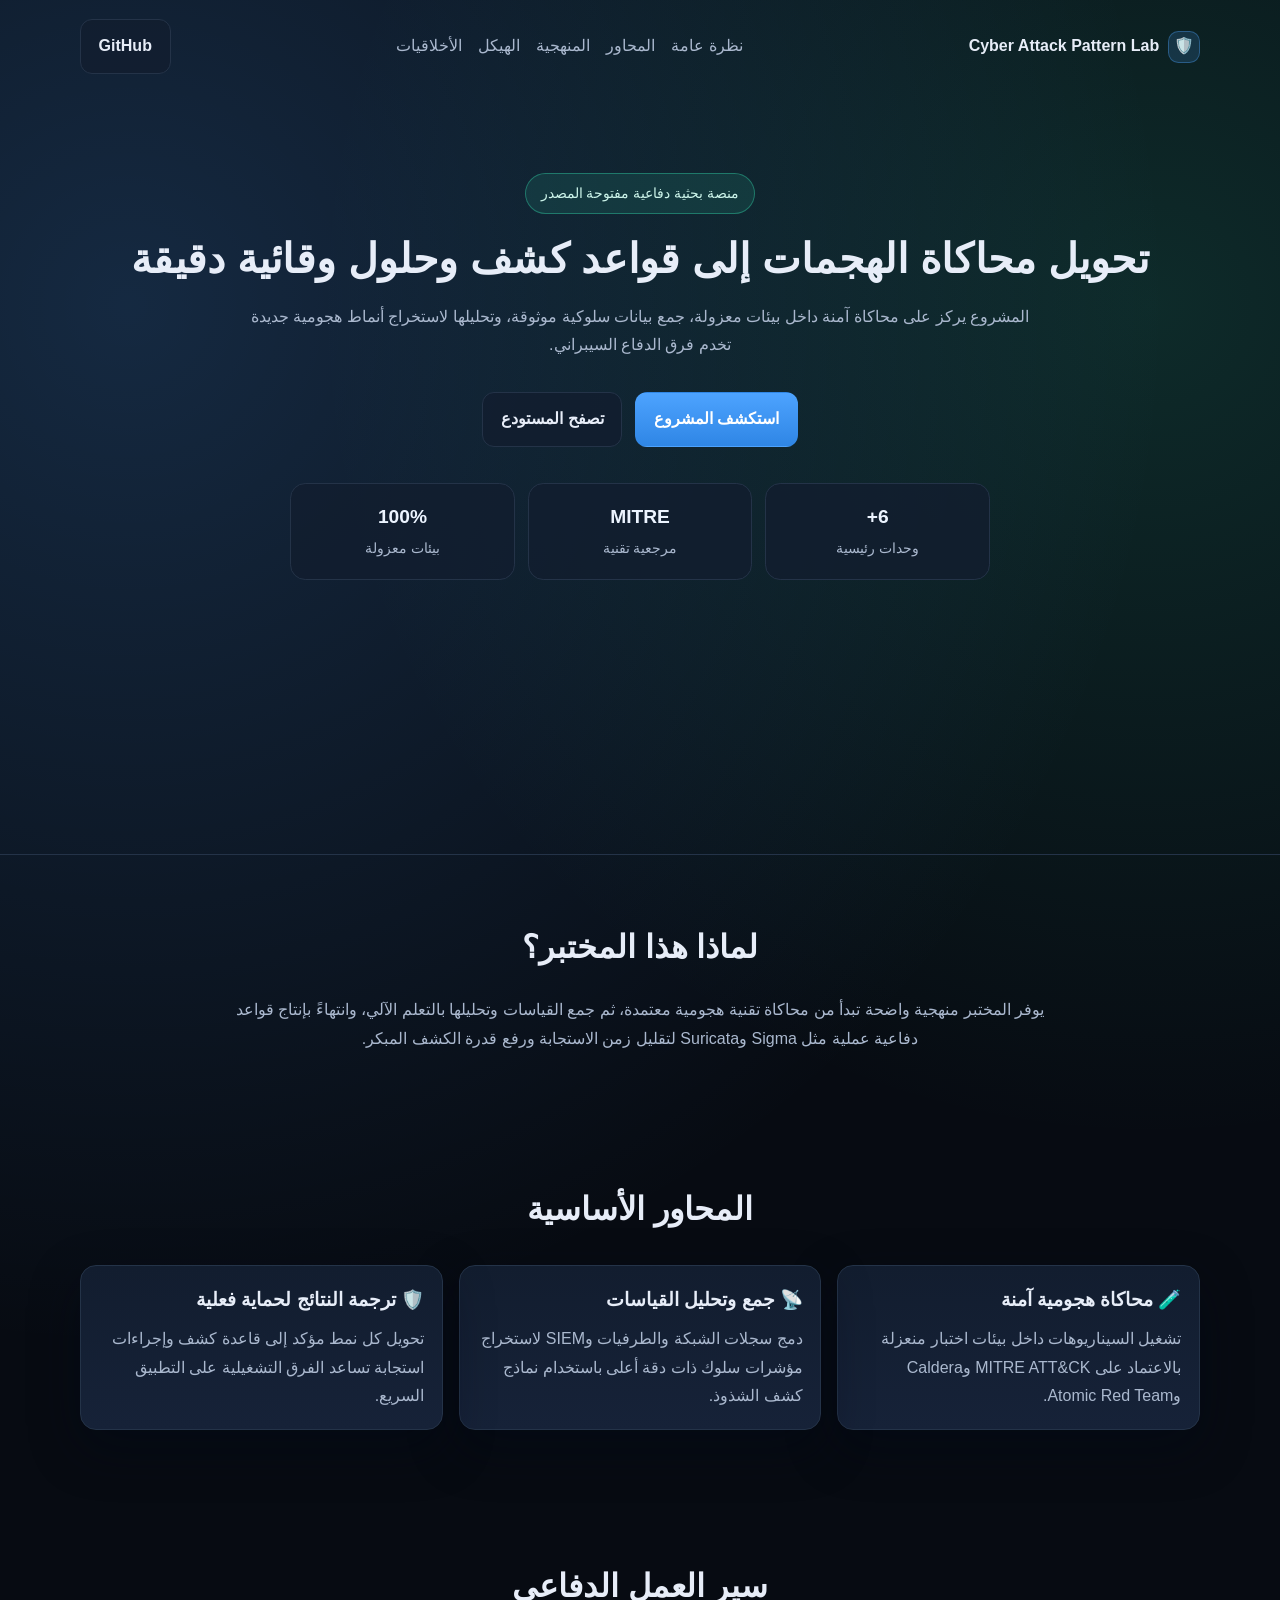
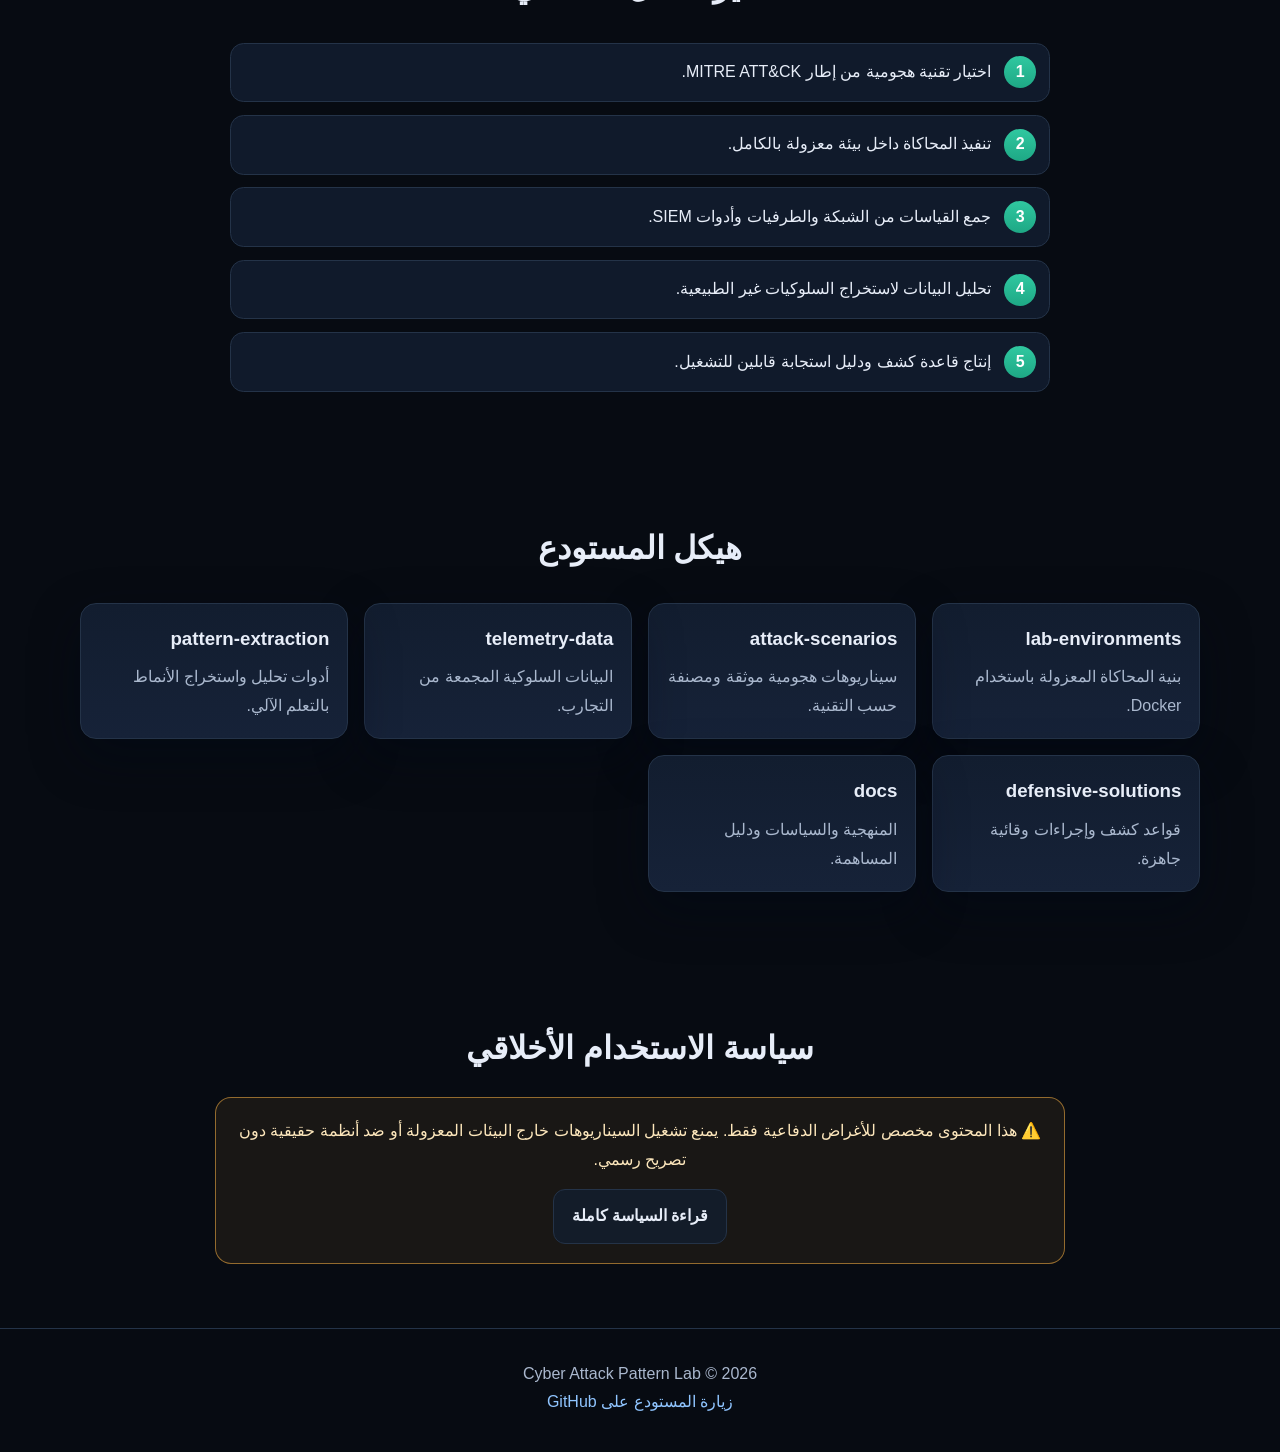
==== index.html @ daf92510 "Implement redesigned homepage and 404 handling" ====
<!DOCTYPE html>
<html lang="ar" dir="rtl">
<head>
  <meta charset="UTF-8">
  <meta name="viewport" content="width=device-width, initial-scale=1.0">
  <title>Cyber Attack Pattern Lab</title>
  <meta http-equiv="refresh" content="0; url=./site/">
  <script>window.location.replace('./site/');</script>
</head>
<body>
  <p>يتم تحويلك إلى الموقع... <a href="./site/">اضغط هنا إذا لم يتم التحويل</a></p>
</body>
</html>
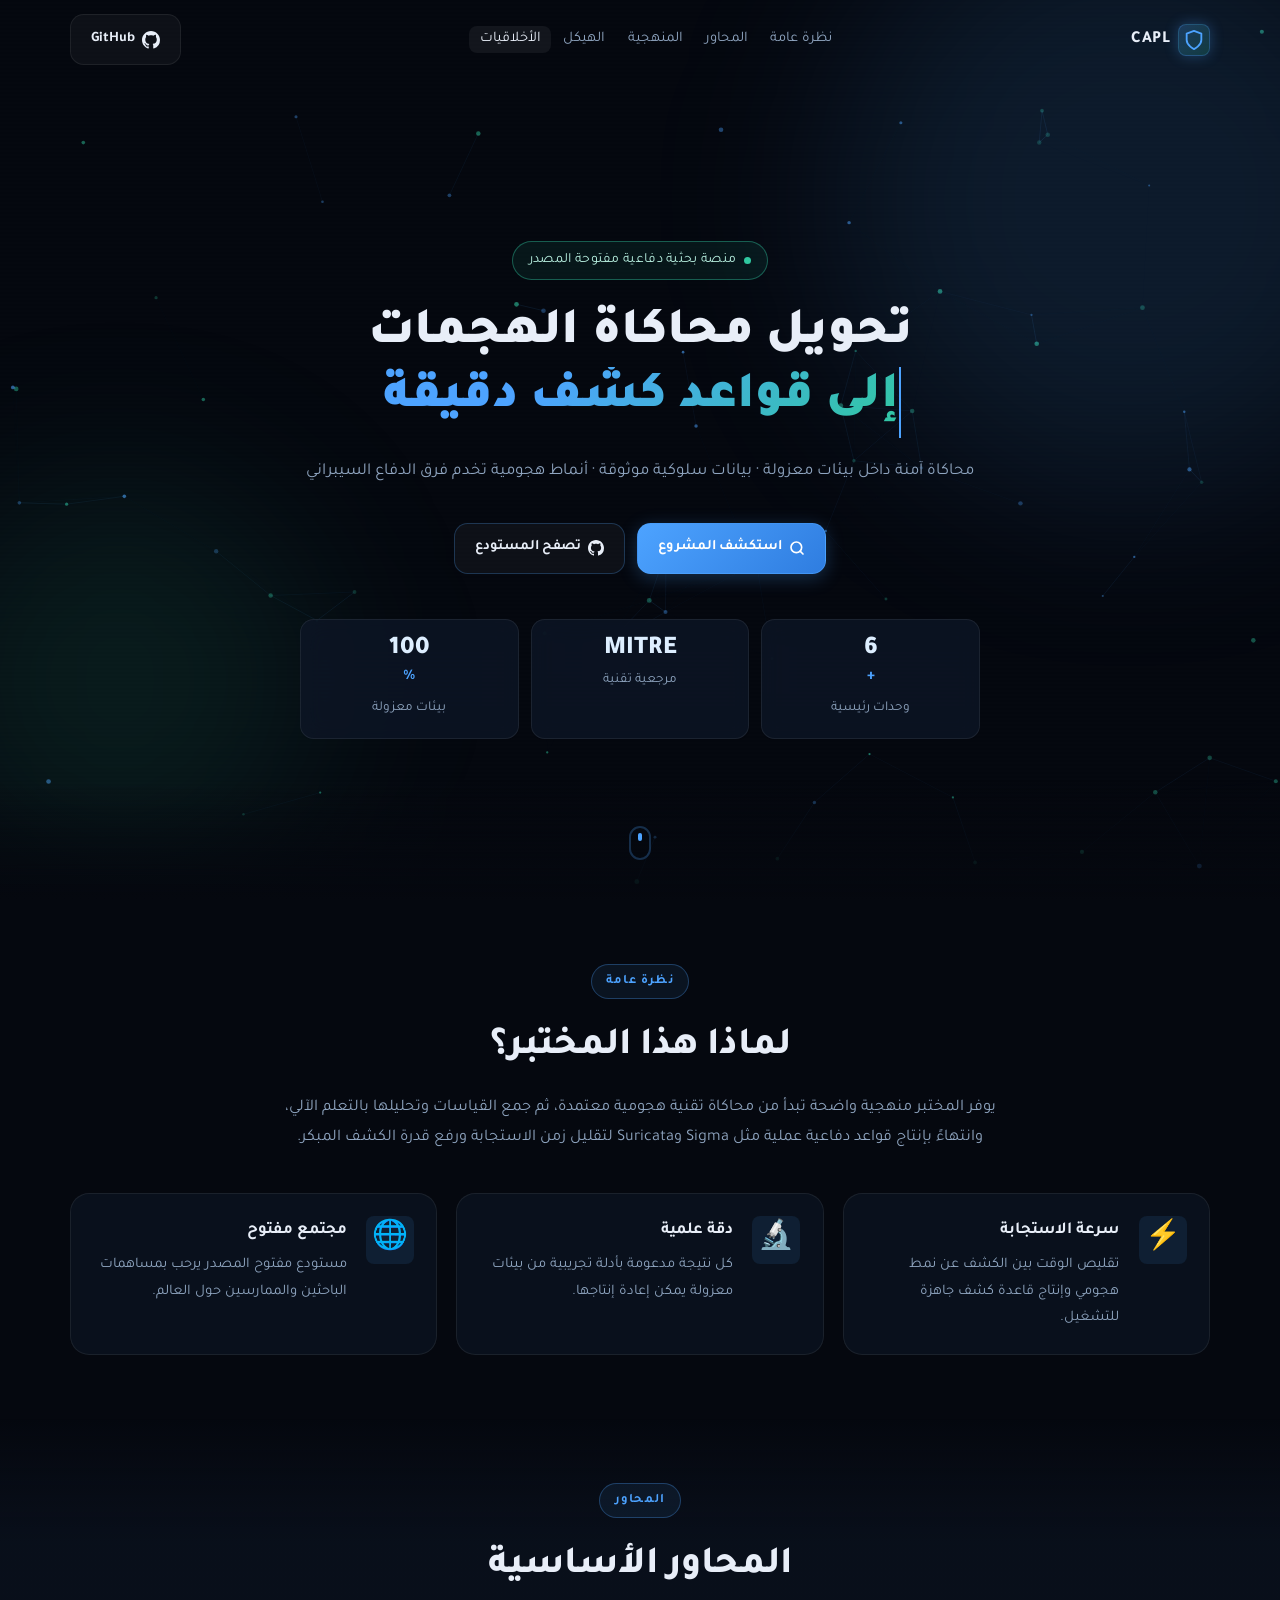
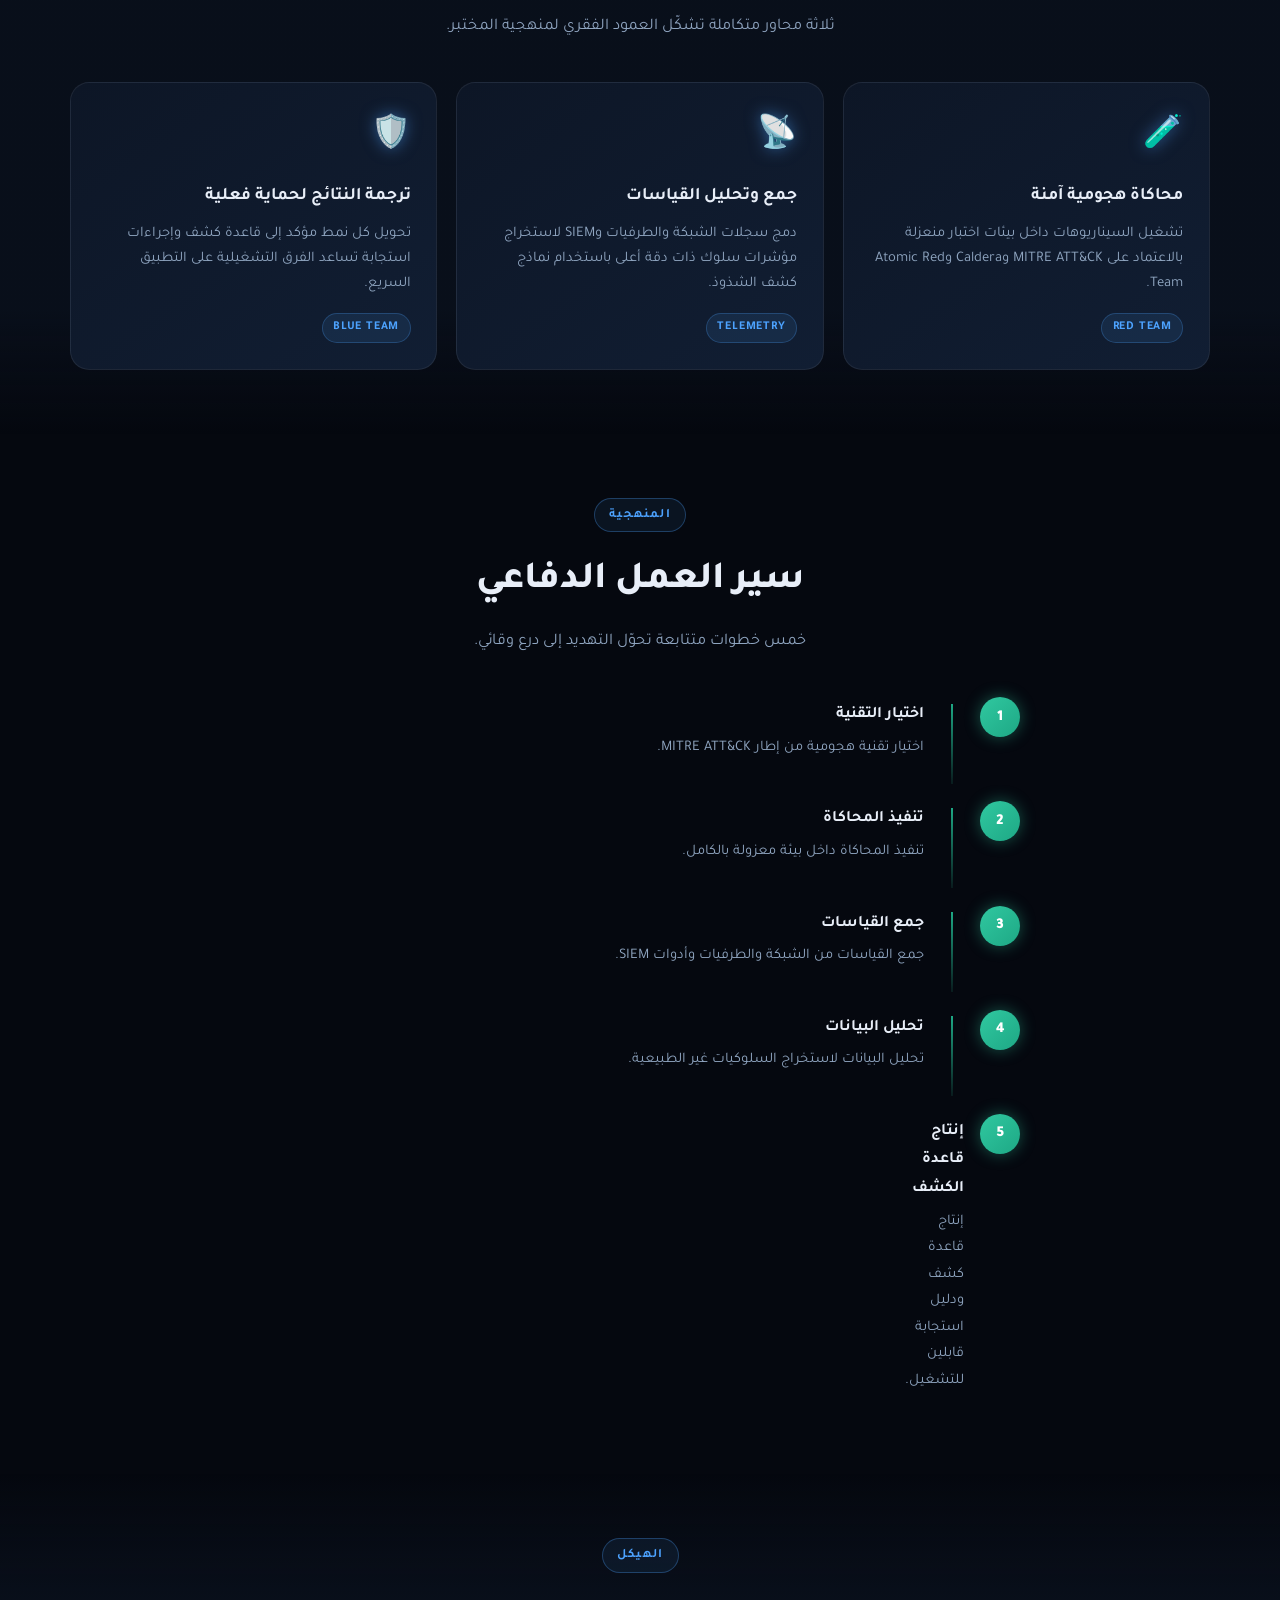
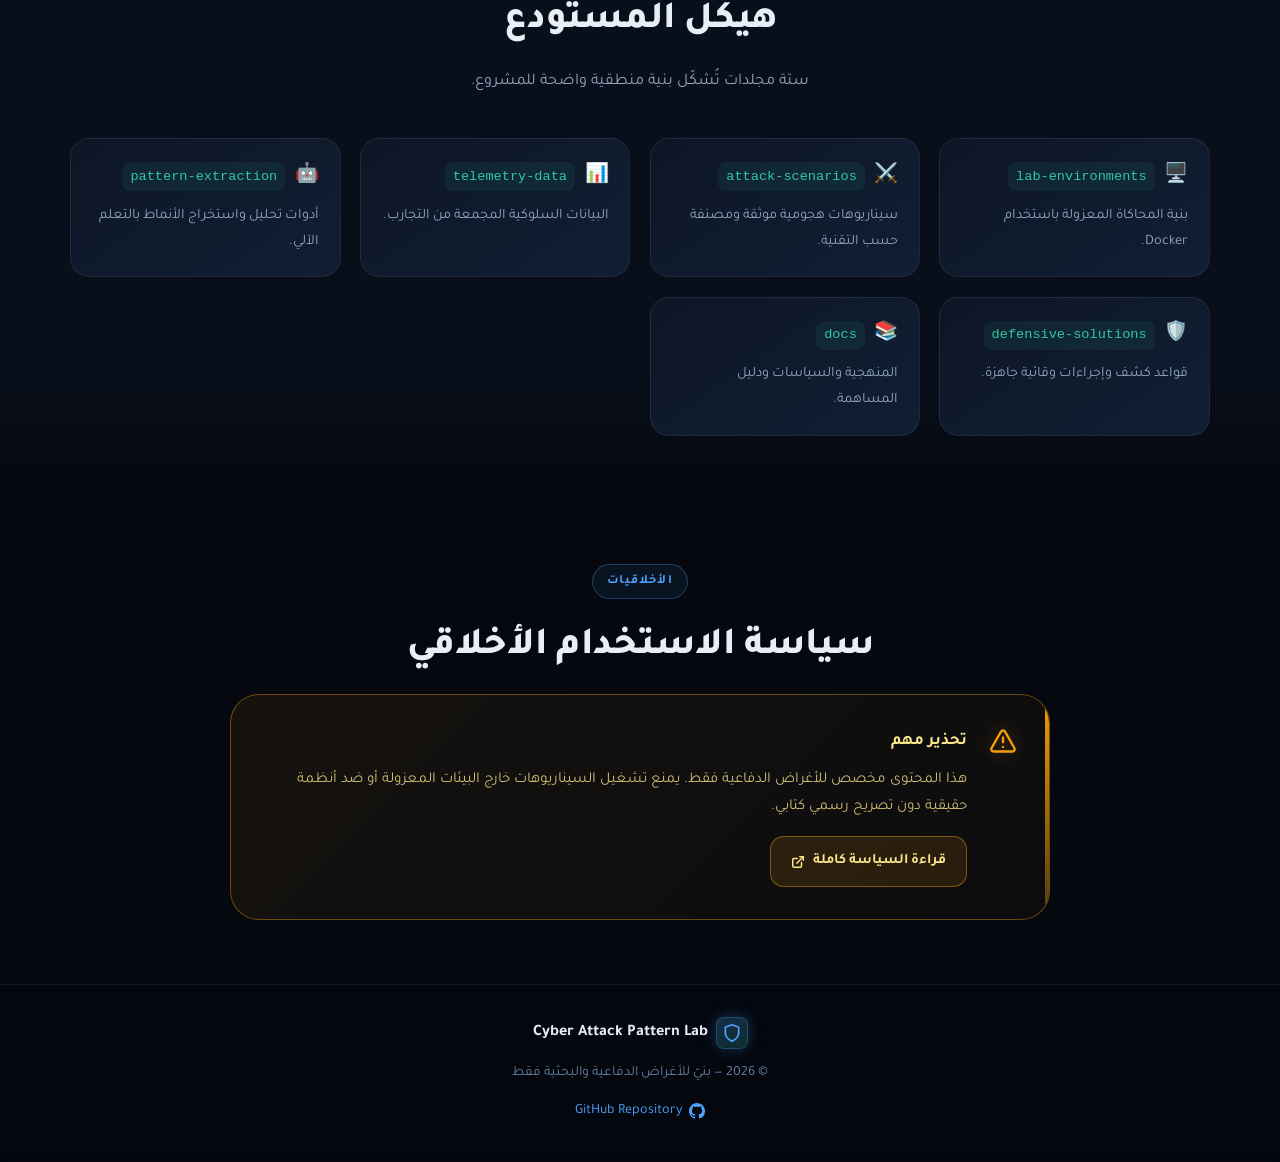
==== commit 163b6db6: "feat: creative landing page redesign with particles, animations, and glassmorphism" ====
--- a/index.html
+++ b/index.html
@@ -3,11 +3,506 @@
 <head>
   <meta charset="UTF-8">
   <meta name="viewport" content="width=device-width, initial-scale=1.0">
-  <title>Cyber Attack Pattern Lab</title>
-  <meta http-equiv="refresh" content="0; url=./site/">
-  <script>window.location.replace('./site/');</script>
+  <meta name="description" content="Cyber Attack Pattern Lab: منصة بحثية دفاعية لمحاكاة الهجمات السيبرانية واستخراج أنماط وقائية قابلة للتطبيق.">
+  <title>Cyber Attack Pattern Lab | مختبر أنماط الهجمات السيبرانية</title>
+  <link rel="preconnect" href="https://fonts.googleapis.com">
+  <link rel="preconnect" href="https://fonts.gstatic.com" crossorigin>
+  <link href="https://fonts.googleapis.com/css2?family=Tajawal:wght@300;400;500;700;900&display=swap" rel="stylesheet">
+  <link rel="stylesheet" href="style.css">
 </head>
 <body>
-  <p>يتم تحويلك إلى الموقع... <a href="./site/">اضغط هنا إذا لم يتم التحويل</a></p>
+
+  <!-- ===== Particle canvas ===== -->
+  <canvas id="particle-canvas" aria-hidden="true"></canvas>
+
+  <!-- ===== Scan line overlay ===== -->
+  <div class="scan-line" aria-hidden="true"></div>
+
+  <!-- ===== NAV ===== -->
+  <header id="top">
+    <nav class="navbar" role="navigation" aria-label="القائمة الرئيسية">
+      <div class="container nav-inner">
+        <a class="brand" href="#top" aria-label="العودة إلى الأعلى">
+          <span class="brand-icon" aria-hidden="true">
+            <svg width="22" height="22" viewBox="0 0 24 24" fill="none" stroke="currentColor" stroke-width="2" stroke-linecap="round" stroke-linejoin="round"><path d="M12 22s8-4 8-10V5l-8-3-8 3v7c0 6 8 10 8 10z"/></svg>
+          </span>
+          <span class="brand-text">CAPL</span>
+        </a>
+
+        <button class="nav-toggle" id="nav-toggle" aria-expanded="false" aria-controls="nav-menu" aria-label="فتح القائمة">
+          <span></span><span></span><span></span>
+        </button>
+
+        <ul class="nav-links" id="nav-menu" role="list">
+          <li><a href="#about">نظرة عامة</a></li>
+          <li><a href="#pillars">المحاور</a></li>
+          <li><a href="#workflow">المنهجية</a></li>
+          <li><a href="#structure">الهيكل</a></li>
+          <li><a href="#ethics">الأخلاقيات</a></li>
+        </ul>
+
+        <a href="https://github.com/mwthrc23-ui/cyber-attack-pattern-lab.github.io"
+           target="_blank" rel="noreferrer" class="btn btn-ghost nav-github">
+          <svg width="18" height="18" viewBox="0 0 24 24" fill="currentColor" aria-hidden="true"><path d="M12 0C5.37 0 0 5.37 0 12c0 5.31 3.435 9.795 8.205 11.385.6.105.825-.255.825-.57 0-.285-.015-1.23-.015-2.235-3.015.555-3.795-.735-4.035-1.41-.135-.345-.72-1.41-1.23-1.695-.42-.225-1.02-.78-.015-.795.945-.015 1.62.87 1.845 1.23 1.08 1.815 2.805 1.305 3.495.99.105-.78.42-1.305.765-1.605-2.67-.3-5.46-1.335-5.46-5.925 0-1.305.465-2.385 1.23-3.225-.12-.3-.54-1.53.12-3.18 0 0 1.005-.315 3.3 1.23.96-.27 1.98-.405 3-.405s2.04.135 3 .405c2.295-1.56 3.3-1.23 3.3-1.23.66 1.65.24 2.88.12 3.18.765.84 1.23 1.905 1.23 3.225 0 4.605-2.805 5.625-5.475 5.925.435.375.81 1.095.81 2.22 0 1.605-.015 2.895-.015 3.3 0 .315.225.69.825.57A12.02 12.02 0 0 0 24 12c0-6.63-5.37-12-12-12z"/></svg>
+          <span>GitHub</span>
+        </a>
+      </div>
+    </nav>
+  </header>
+
+  <!-- ===== HERO ===== -->
+  <section class="hero" aria-labelledby="hero-title">
+    <div class="hero-glow hero-glow--blue" aria-hidden="true"></div>
+    <div class="hero-glow hero-glow--green" aria-hidden="true"></div>
+
+    <div class="container hero-content">
+      <div class="kicker-wrap">
+        <span class="kicker-dot" aria-hidden="true"></span>
+        <span class="kicker">منصة بحثية دفاعية مفتوحة المصدر</span>
+      </div>
+
+      <h1 id="hero-title">
+        <span class="title-line">تحويل محاكاة الهجمات</span>
+        <span class="title-line title-line--accent" id="typed-line" aria-live="polite">إلى قواعد كشف دقيقة</span>
+      </h1>
+
+      <p class="lead">
+        محاكاة آمنة داخل بيئات معزولة · بيانات سلوكية موثوقة · أنماط هجومية تخدم فرق الدفاع السيبراني
+      </p>
+
+      <div class="hero-actions">
+        <a href="#about" class="btn btn-primary">
+          <svg width="16" height="16" viewBox="0 0 24 24" fill="none" stroke="currentColor" stroke-width="2.5" stroke-linecap="round" stroke-linejoin="round" aria-hidden="true"><circle cx="11" cy="11" r="8"/><path d="m21 21-4.35-4.35"/></svg>
+          استكشف المشروع
+        </a>
+        <a href="https://github.com/mwthrc23-ui/cyber-attack-pattern-lab.github.io"
+           target="_blank" rel="noreferrer" class="btn btn-outline">
+          <svg width="16" height="16" viewBox="0 0 24 24" fill="currentColor" aria-hidden="true"><path d="M12 0C5.37 0 0 5.37 0 12c0 5.31 3.435 9.795 8.205 11.385.6.105.825-.255.825-.57 0-.285-.015-1.23-.015-2.235-3.015.555-3.795-.735-4.035-1.41-.135-.345-.72-1.41-1.23-1.695-.42-.225-1.02-.78-.015-.795.945-.015 1.62.87 1.845 1.23 1.08 1.815 2.805 1.305 3.495.99.105-.78.42-1.305.765-1.605-2.67-.3-5.46-1.335-5.46-5.925 0-1.305.465-2.385 1.23-3.225-.12-.3-.54-1.53.12-3.18 0 0 1.005-.315 3.3 1.23.96-.27 1.98-.405 3-.405s2.04.135 3 .405c2.295-1.56 3.3-1.23 3.3-1.23.66 1.65.24 2.88.12 3.18.765.84 1.23 1.905 1.23 3.225 0 4.605-2.805 5.625-5.475 5.925.435.375.81 1.095.81 2.22 0 1.605-.015 2.895-.015 3.3 0 .315.225.69.825.57A12.02 12.02 0 0 0 24 12c0-6.63-5.37-12-12-12z"/></svg>
+          تصفح المستودع
+        </a>
+      </div>
+
+      <ul class="hero-metrics" aria-label="إحصاءات المشروع" role="list">
+        <li class="metric-card">
+          <span class="metric-value" data-target="6">0</span>
+          <span class="metric-plus">+</span>
+          <span class="metric-label">وحدات رئيسية</span>
+        </li>
+        <li class="metric-card">
+          <span class="metric-value metric-text">MITRE</span>
+          <span class="metric-label">مرجعية تقنية</span>
+        </li>
+        <li class="metric-card">
+          <span class="metric-value" data-target="100">0</span>
+          <span class="metric-plus">%</span>
+          <span class="metric-label">بيئات معزولة</span>
+        </li>
+      </ul>
+    </div>
+
+    <div class="hero-scroll-indicator" aria-hidden="true">
+      <span></span>
+    </div>
+  </section>
+
+  <!-- ===== MAIN CONTENT ===== -->
+  <main>
+
+    <!-- About -->
+    <section class="section reveal" id="about" aria-labelledby="about-title">
+      <div class="container section-inner">
+        <div class="section-badge">نظرة عامة</div>
+        <h2 id="about-title">لماذا هذا المختبر؟</h2>
+        <p class="section-desc">
+          يوفر المختبر منهجية واضحة تبدأ من محاكاة تقنية هجومية معتمدة، ثم جمع القياسات وتحليلها بالتعلم الآلي،
+          وانتهاءً بإنتاج قواعد دفاعية عملية مثل Sigma وSuricata لتقليل زمن الاستجابة ورفع قدرة الكشف المبكر.
+        </p>
+
+        <div class="about-features">
+          <div class="feature-item reveal-child">
+            <div class="feature-icon" aria-hidden="true">⚡</div>
+            <div>
+              <h3>سرعة الاستجابة</h3>
+              <p>تقليص الوقت بين الكشف عن نمط هجومي وإنتاج قاعدة كشف جاهزة للتشغيل.</p>
+            </div>
+          </div>
+          <div class="feature-item reveal-child">
+            <div class="feature-icon" aria-hidden="true">🔬</div>
+            <div>
+              <h3>دقة علمية</h3>
+              <p>كل نتيجة مدعومة بأدلة تجريبية من بيئات معزولة يمكن إعادة إنتاجها.</p>
+            </div>
+          </div>
+          <div class="feature-item reveal-child">
+            <div class="feature-icon" aria-hidden="true">🌐</div>
+            <div>
+              <h3>مجتمع مفتوح</h3>
+              <p>مستودع مفتوح المصدر يرحب بمساهمات الباحثين والممارسين حول العالم.</p>
+            </div>
+          </div>
+        </div>
+      </div>
+    </section>
+
+    <!-- Pillars -->
+    <section class="section section--alt reveal" id="pillars" aria-labelledby="pillars-title">
+      <div class="container section-inner">
+        <div class="section-badge">المحاور</div>
+        <h2 id="pillars-title">المحاور الأساسية</h2>
+        <p class="section-desc">ثلاثة محاور متكاملة تشكّل العمود الفقري لمنهجية المختبر.</p>
+        <div class="cards-grid">
+          <article class="card reveal-child" tabindex="0">
+            <div class="card-glow" aria-hidden="true"></div>
+            <div class="card-icon" aria-hidden="true">🧪</div>
+            <h3>محاكاة هجومية آمنة</h3>
+            <p>تشغيل السيناريوهات داخل بيئات اختبار منعزلة بالاعتماد على MITRE ATT&amp;CK وCaldera وAtomic Red Team.</p>
+            <div class="card-tag">Red Team</div>
+          </article>
+          <article class="card reveal-child" tabindex="0">
+            <div class="card-glow" aria-hidden="true"></div>
+            <div class="card-icon" aria-hidden="true">📡</div>
+            <h3>جمع وتحليل القياسات</h3>
+            <p>دمج سجلات الشبكة والطرفيات وSIEM لاستخراج مؤشرات سلوك ذات دقة أعلى باستخدام نماذج كشف الشذوذ.</p>
+            <div class="card-tag">Telemetry</div>
+          </article>
+          <article class="card reveal-child" tabindex="0">
+            <div class="card-glow" aria-hidden="true"></div>
+            <div class="card-icon" aria-hidden="true">🛡️</div>
+            <h3>ترجمة النتائج لحماية فعلية</h3>
+            <p>تحويل كل نمط مؤكد إلى قاعدة كشف وإجراءات استجابة تساعد الفرق التشغيلية على التطبيق السريع.</p>
+            <div class="card-tag">Blue Team</div>
+          </article>
+        </div>
+      </div>
+    </section>
+
+    <!-- Workflow -->
+    <section class="section reveal" id="workflow" aria-labelledby="workflow-title">
+      <div class="container section-inner">
+        <div class="section-badge">المنهجية</div>
+        <h2 id="workflow-title">سير العمل الدفاعي</h2>
+        <p class="section-desc">خمس خطوات متتابعة تحوّل التهديد إلى درع وقائي.</p>
+        <ol class="timeline" role="list">
+          <li class="timeline-item reveal-child">
+            <div class="timeline-step" aria-label="الخطوة 1">1</div>
+            <div class="timeline-connector" aria-hidden="true"></div>
+            <div class="timeline-body">
+              <h3>اختيار التقنية</h3>
+              <p>اختيار تقنية هجومية من إطار MITRE ATT&amp;CK.</p>
+            </div>
+          </li>
+          <li class="timeline-item reveal-child">
+            <div class="timeline-step" aria-label="الخطوة 2">2</div>
+            <div class="timeline-connector" aria-hidden="true"></div>
+            <div class="timeline-body">
+              <h3>تنفيذ المحاكاة</h3>
+              <p>تنفيذ المحاكاة داخل بيئة معزولة بالكامل.</p>
+            </div>
+          </li>
+          <li class="timeline-item reveal-child">
+            <div class="timeline-step" aria-label="الخطوة 3">3</div>
+            <div class="timeline-connector" aria-hidden="true"></div>
+            <div class="timeline-body">
+              <h3>جمع القياسات</h3>
+              <p>جمع القياسات من الشبكة والطرفيات وأدوات SIEM.</p>
+            </div>
+          </li>
+          <li class="timeline-item reveal-child">
+            <div class="timeline-step" aria-label="الخطوة 4">4</div>
+            <div class="timeline-connector" aria-hidden="true"></div>
+            <div class="timeline-body">
+              <h3>تحليل البيانات</h3>
+              <p>تحليل البيانات لاستخراج السلوكيات غير الطبيعية.</p>
+            </div>
+          </li>
+          <li class="timeline-item reveal-child">
+            <div class="timeline-step" aria-label="الخطوة 5">5</div>
+            <div class="timeline-body">
+              <h3>إنتاج قاعدة الكشف</h3>
+              <p>إنتاج قاعدة كشف ودليل استجابة قابلين للتشغيل.</p>
+            </div>
+          </li>
+        </ol>
+      </div>
+    </section>
+
+    <!-- Structure -->
+    <section class="section section--alt reveal" id="structure" aria-labelledby="structure-title">
+      <div class="container section-inner">
+        <div class="section-badge">الهيكل</div>
+        <h2 id="structure-title">هيكل المستودع</h2>
+        <p class="section-desc">ستة مجلدات تُشكّل بنية منطقية واضحة للمشروع.</p>
+        <div class="structure-grid">
+          <article class="panel reveal-child" tabindex="0">
+            <div class="panel-header">
+              <span class="panel-icon" aria-hidden="true">🖥️</span>
+              <code>lab-environments</code>
+            </div>
+            <p>بنية المحاكاة المعزولة باستخدام Docker.</p>
+          </article>
+          <article class="panel reveal-child" tabindex="0">
+            <div class="panel-header">
+              <span class="panel-icon" aria-hidden="true">⚔️</span>
+              <code>attack-scenarios</code>
+            </div>
+            <p>سيناريوهات هجومية موثقة ومصنفة حسب التقنية.</p>
+          </article>
+          <article class="panel reveal-child" tabindex="0">
+            <div class="panel-header">
+              <span class="panel-icon" aria-hidden="true">📊</span>
+              <code>telemetry-data</code>
+            </div>
+            <p>البيانات السلوكية المجمعة من التجارب.</p>
+          </article>
+          <article class="panel reveal-child" tabindex="0">
+            <div class="panel-header">
+              <span class="panel-icon" aria-hidden="true">🤖</span>
+              <code>pattern-extraction</code>
+            </div>
+            <p>أدوات تحليل واستخراج الأنماط بالتعلم الآلي.</p>
+          </article>
+          <article class="panel reveal-child" tabindex="0">
+            <div class="panel-header">
+              <span class="panel-icon" aria-hidden="true">🛡️</span>
+              <code>defensive-solutions</code>
+            </div>
+            <p>قواعد كشف وإجراءات وقائية جاهزة.</p>
+          </article>
+          <article class="panel reveal-child" tabindex="0">
+            <div class="panel-header">
+              <span class="panel-icon" aria-hidden="true">📚</span>
+              <code>docs</code>
+            </div>
+            <p>المنهجية والسياسات ودليل المساهمة.</p>
+          </article>
+        </div>
+      </div>
+    </section>
+
+    <!-- Ethics -->
+    <section class="section reveal" id="ethics" aria-labelledby="ethics-title">
+      <div class="container section-inner">
+        <div class="section-badge">الأخلاقيات</div>
+        <h2 id="ethics-title">سياسة الاستخدام الأخلاقي</h2>
+        <div class="alert-box">
+          <div class="alert-icon" aria-hidden="true">
+            <svg width="28" height="28" viewBox="0 0 24 24" fill="none" stroke="currentColor" stroke-width="2" stroke-linecap="round" stroke-linejoin="round"><path d="m21.73 18-8-14a2 2 0 0 0-3.48 0l-8 14A2 2 0 0 0 4 21h16a2 2 0 0 0 1.73-3Z"/><path d="M12 9v4"/><path d="M12 17h.01"/></svg>
+          </div>
+          <div class="alert-content">
+            <h3>تحذير مهم</h3>
+            <p>
+              هذا المحتوى مخصص للأغراض الدفاعية فقط. يمنع تشغيل السيناريوهات خارج البيئات المعزولة
+              أو ضد أنظمة حقيقية دون تصريح رسمي كتابي.
+            </p>
+            <a href="https://github.com/mwthrc23-ui/cyber-attack-pattern-lab.github.io/blob/main/ETHICS_POLICY.md"
+               target="_blank" rel="noreferrer" class="btn btn-warn">
+              قراءة السياسة كاملة
+              <svg width="14" height="14" viewBox="0 0 24 24" fill="none" stroke="currentColor" stroke-width="2.5" stroke-linecap="round" stroke-linejoin="round" aria-hidden="true"><path d="M18 13v6a2 2 0 0 1-2 2H5a2 2 0 0 1-2-2V8a2 2 0 0 1 2-2h6"/><polyline points="15 3 21 3 21 9"/><line x1="10" y1="14" x2="21" y2="3"/></svg>
+            </a>
+          </div>
+        </div>
+      </div>
+    </section>
+
+  </main>
+
+  <!-- ===== FOOTER ===== -->
+  <footer class="footer">
+    <div class="container footer-inner">
+      <div class="footer-brand">
+        <span class="brand-icon" aria-hidden="true">
+          <svg width="20" height="20" viewBox="0 0 24 24" fill="none" stroke="currentColor" stroke-width="2" stroke-linecap="round" stroke-linejoin="round"><path d="M12 22s8-4 8-10V5l-8-3-8 3v7c0 6 8 10 8 10z"/></svg>
+        </span>
+        <span>Cyber Attack Pattern Lab</span>
+      </div>
+      <p class="footer-copy">© 2026 — بنيّ للأغراض الدفاعية والبحثية فقط</p>
+      <a href="https://github.com/mwthrc23-ui/cyber-attack-pattern-lab.github.io"
+         target="_blank" rel="noreferrer" class="footer-link">
+        <svg width="16" height="16" viewBox="0 0 24 24" fill="currentColor" aria-hidden="true"><path d="M12 0C5.37 0 0 5.37 0 12c0 5.31 3.435 9.795 8.205 11.385.6.105.825-.255.825-.57 0-.285-.015-1.23-.015-2.235-3.015.555-3.795-.735-4.035-1.41-.135-.345-.72-1.41-1.23-1.695-.42-.225-1.02-.78-.015-.795.945-.015 1.62.87 1.845 1.23 1.08 1.815 2.805 1.305 3.495.99.105-.78.42-1.305.765-1.605-2.67-.3-5.46-1.335-5.46-5.925 0-1.305.465-2.385 1.23-3.225-.12-.3-.54-1.53.12-3.18 0 0 1.005-.315 3.3 1.23.96-.27 1.98-.405 3-.405s2.04.135 3 .405c2.295-1.56 3.3-1.23 3.3-1.23.66 1.65.24 2.88.12 3.18.765.84 1.23 1.905 1.23 3.225 0 4.605-2.805 5.625-5.475 5.925.435.375.81 1.095.81 2.22 0 1.605-.015 2.895-.015 3.3 0 .315.225.69.825.57A12.02 12.02 0 0 0 24 12c0-6.63-5.37-12-12-12z"/></svg>
+        GitHub Repository
+      </a>
+    </div>
+  </footer>
+
+  <script>
+  (() => {
+    'use strict';
+
+    /* ── Particle canvas ── */
+    const canvas = document.getElementById('particle-canvas');
+    const ctx = canvas.getContext('2d');
+    let particles = [];
+    const PARTICLE_COUNT = 70;
+
+    function resize() {
+      canvas.width = window.innerWidth;
+      canvas.height = window.innerHeight;
+    }
+
+    function randomBetween(a, b) { return a + Math.random() * (b - a); }
+
+    function createParticle() {
+      return {
+        x: Math.random() * canvas.width,
+        y: Math.random() * canvas.height,
+        vx: randomBetween(-0.25, 0.25),
+        vy: randomBetween(-0.25, 0.25),
+        r: randomBetween(1, 2.5),
+        alpha: randomBetween(0.2, 0.6),
+        color: Math.random() > 0.5 ? '77,163,255' : '48,200,160'
+      };
+    }
+
+    function initParticles() {
+      particles = Array.from({ length: PARTICLE_COUNT }, createParticle);
+    }
+
+    function drawParticle(p) {
+      ctx.beginPath();
+      ctx.arc(p.x, p.y, p.r, 0, Math.PI * 2);
+      ctx.fillStyle = `rgba(${p.color},${p.alpha})`;
+      ctx.fill();
+    }
+
+    function drawConnections() {
+      const MAX_DIST = 130;
+      for (let i = 0; i < particles.length; i++) {
+        for (let j = i + 1; j < particles.length; j++) {
+          const dx = particles[i].x - particles[j].x;
+          const dy = particles[i].y - particles[j].y;
+          const dist = Math.sqrt(dx * dx + dy * dy);
+          if (dist < MAX_DIST) {
+            const opacity = (1 - dist / MAX_DIST) * 0.18;
+            ctx.beginPath();
+            ctx.moveTo(particles[i].x, particles[i].y);
+            ctx.lineTo(particles[j].x, particles[j].y);
+            ctx.strokeStyle = `rgba(77,163,255,${opacity})`;
+            ctx.lineWidth = 0.7;
+            ctx.stroke();
+          }
+        }
+      }
+    }
+
+    function animateParticles() {
+      ctx.clearRect(0, 0, canvas.width, canvas.height);
+      particles.forEach(p => {
+        p.x += p.vx;
+        p.y += p.vy;
+        if (p.x < 0 || p.x > canvas.width) p.vx *= -1;
+        if (p.y < 0 || p.y > canvas.height) p.vy *= -1;
+        drawParticle(p);
+      });
+      drawConnections();
+      requestAnimationFrame(animateParticles);
+    }
+
+    window.addEventListener('resize', () => { resize(); });
+    resize();
+    initParticles();
+    animateParticles();
+
+    /* ── Typing effect ── */
+    const phrases = [
+      'إلى قواعد كشف دقيقة',
+      'إلى درع دفاعي فعّال',
+      'إلى أنماط قابلة للتطبيق',
+      'إلى Sigma & Suricata Rules'
+    ];
+    let phraseIdx = 0, charIdx = 0, deleting = false;
+    const typedEl = document.getElementById('typed-line');
+
+    function typeLoop() {
+      if (!typedEl) return;
+      const phrase = phrases[phraseIdx];
+      if (!deleting) {
+        typedEl.textContent = phrase.slice(0, charIdx + 1);
+        charIdx++;
+        if (charIdx === phrase.length) {
+          deleting = true;
+          setTimeout(typeLoop, 2200);
+          return;
+        }
+      } else {
+        typedEl.textContent = phrase.slice(0, charIdx - 1);
+        charIdx--;
+        if (charIdx === 0) {
+          deleting = false;
+          phraseIdx = (phraseIdx + 1) % phrases.length;
+        }
+      }
+      setTimeout(typeLoop, deleting ? 45 : 80);
+    }
+    setTimeout(typeLoop, 1000);
+
+    /* ── Counter animation ── */
+    function animateCounter(el) {
+      const target = +el.dataset.target;
+      const duration = 1600;
+      const start = performance.now();
+      function step(now) {
+        const elapsed = now - start;
+        const progress = Math.min(elapsed / duration, 1);
+        const ease = 1 - Math.pow(1 - progress, 3);
+        el.textContent = Math.round(ease * target);
+        if (progress < 1) requestAnimationFrame(step);
+      }
+      requestAnimationFrame(step);
+    }
+
+    /* ── Intersection Observer (reveal + counters) ── */
+    const revealObserver = new IntersectionObserver((entries) => {
+      entries.forEach(entry => {
+        if (entry.isIntersecting) {
+          entry.target.classList.add('in-view');
+          const counters = entry.target.querySelectorAll('[data-target]');
+          counters.forEach(animateCounter);
+          revealObserver.unobserve(entry.target);
+        }
+      });
+    }, { threshold: 0.12 });
+
+    document.querySelectorAll('.reveal, .reveal-child').forEach(el => revealObserver.observe(el));
+
+    /* Trigger hero metrics immediately */
+    document.querySelectorAll('.hero-metrics [data-target]').forEach(animateCounter);
+
+    /* ── Mobile nav toggle ── */
+    const toggle = document.getElementById('nav-toggle');
+    const menu = document.getElementById('nav-menu');
+    if (toggle && menu) {
+      toggle.addEventListener('click', () => {
+        const open = menu.classList.toggle('open');
+        toggle.setAttribute('aria-expanded', open);
+      });
+      menu.querySelectorAll('a').forEach(a => {
+        a.addEventListener('click', () => {
+          menu.classList.remove('open');
+          toggle.setAttribute('aria-expanded', 'false');
+        });
+      });
+    }
+
+    /* ── Active nav link on scroll ── */
+    const sections = document.querySelectorAll('section[id], header[id]');
+    const navLinks = document.querySelectorAll('.nav-links a');
+    const scrollSpy = new IntersectionObserver((entries) => {
+      entries.forEach(entry => {
+        if (entry.isIntersecting) {
+          navLinks.forEach(a => a.classList.remove('active'));
+          const link = document.querySelector(`.nav-links a[href="#${entry.target.id}"]`);
+          if (link) link.classList.add('active');
+        }
+      });
+    }, { rootMargin: '-40% 0px -55% 0px' });
+    sections.forEach(s => scrollSpy.observe(s));
+
+    /* ── Navbar sticky style ── */
+    const navbar = document.querySelector('.navbar');
+    window.addEventListener('scroll', () => {
+      navbar.classList.toggle('scrolled', window.scrollY > 40);
+    }, { passive: true });
+  })();
+  </script>
 </body>
 </html>
--- a/style.css
+++ b/style.css
@@ -0,0 +1,918 @@
+/* ============================================================
+   Cyber Attack Pattern Lab — Creative Design System
+   ============================================================ */
+
+/* ── Custom Properties ── */
+:root {
+  /* Palette */
+  --bg:            #05080f;
+  --bg-mid:        #080d18;
+  --surface:       #0d1626;
+  --surface-soft:  #111e33;
+  --surface-hover: #162540;
+  --text:          #e8eef8;
+  --muted:         #8fa5c0;
+  --muted-2:       #6580a0;
+
+  /* Brand colours */
+  --blue:          #4da3ff;
+  --blue-dim:      #2f7de0;
+  --blue-glow:     rgba(77,163,255,.18);
+  --green:         #30c8a0;
+  --green-dim:     #1ea885;
+  --green-glow:    rgba(48,200,160,.15);
+  --warn:          #f59e0b;
+  --warn-glow:     rgba(245,158,11,.12);
+
+  /* Borders & shadows */
+  --border:        rgba(255,255,255,.07);
+  --border-strong: rgba(77,163,255,.25);
+  --shadow-sm:     0 2px 12px rgba(0,0,0,.35);
+  --shadow:        0 12px 40px rgba(0,0,0,.55);
+  --shadow-glow:   0 0 40px rgba(77,163,255,.12);
+
+  /* Radius & spacing */
+  --radius-sm:  .5rem;
+  --radius:     .85rem;
+  --radius-lg:  1.2rem;
+  --radius-xl:  1.8rem;
+  --space-xs:   .4rem;
+  --space-sm:   .8rem;
+  --space:      1.2rem;
+  --space-lg:   2rem;
+  --space-xl:   4rem;
+
+  /* Typography */
+  --font-sans: "Tajawal", "Segoe UI", Tahoma, Arial, sans-serif;
+
+  /* Animation */
+  --ease: cubic-bezier(.4,0,.2,1);
+  --ease-out: cubic-bezier(0,.6,.4,1);
+}
+
+/* ── Reset & Base ── */
+*, *::before, *::after { box-sizing: border-box; margin: 0; padding: 0; }
+
+html {
+  scroll-behavior: smooth;
+  -webkit-font-smoothing: antialiased;
+}
+
+body {
+  font-family: var(--font-sans);
+  background: var(--bg);
+  color: var(--text);
+  line-height: 1.8;
+  overflow-x: hidden;
+}
+
+a { color: inherit; text-decoration: none; }
+img, svg { display: block; }
+
+/* ── Particle canvas ── */
+#particle-canvas {
+  position: fixed;
+  inset: 0;
+  z-index: 0;
+  pointer-events: none;
+}
+
+/* ── Scan line overlay ── */
+.scan-line {
+  position: fixed;
+  inset: 0;
+  z-index: 1;
+  pointer-events: none;
+  background: repeating-linear-gradient(
+    0deg,
+    transparent,
+    transparent 2px,
+    rgba(0,0,0,.04) 2px,
+    rgba(0,0,0,.04) 4px
+  );
+}
+
+/* ── Layout ── */
+.container {
+  width: min(1140px, 94%);
+  margin-inline: auto;
+}
+
+/* ── Navbar ── */
+.navbar {
+  position: fixed;
+  top: 0;
+  inset-inline: 0;
+  z-index: 100;
+  padding: .9rem 0;
+  transition: background .3s var(--ease), border-color .3s var(--ease), backdrop-filter .3s;
+}
+
+.navbar.scrolled {
+  background: rgba(5,8,15,.82);
+  backdrop-filter: blur(18px) saturate(1.4);
+  border-bottom: 1px solid var(--border);
+}
+
+.nav-inner {
+  display: flex;
+  align-items: center;
+  justify-content: space-between;
+  gap: var(--space-sm);
+  flex-wrap: nowrap;
+}
+
+.brand {
+  display: inline-flex;
+  align-items: center;
+  gap: .5rem;
+  font-weight: 800;
+  font-size: 1.05rem;
+  letter-spacing: .5px;
+  white-space: nowrap;
+  flex-shrink: 0;
+}
+
+.brand-icon {
+  width: 2rem;
+  height: 2rem;
+  border-radius: var(--radius-sm);
+  background: linear-gradient(135deg, rgba(77,163,255,.25), rgba(48,200,160,.2));
+  border: 1px solid var(--border-strong);
+  display: grid;
+  place-items: center;
+  color: var(--blue);
+  box-shadow: 0 0 14px rgba(77,163,255,.3);
+}
+
+.nav-links {
+  list-style: none;
+  display: flex;
+  align-items: center;
+  gap: .1rem;
+  flex-wrap: nowrap;
+}
+
+.nav-links a {
+  padding: .4rem .65rem;
+  border-radius: var(--radius-sm);
+  color: var(--muted);
+  font-size: .92rem;
+  transition: color .2s, background .2s;
+  white-space: nowrap;
+}
+
+.nav-links a:hover,
+.nav-links a.active { color: var(--text); background: rgba(255,255,255,.06); }
+
+.nav-github {
+  display: inline-flex;
+  align-items: center;
+  gap: .4rem;
+  flex-shrink: 0;
+}
+
+/* ── Buttons ── */
+.btn {
+  display: inline-flex;
+  align-items: center;
+  gap: .45rem;
+  padding: .72rem 1.25rem;
+  border-radius: var(--radius);
+  font-family: var(--font-sans);
+  font-weight: 700;
+  font-size: .9rem;
+  border: 1px solid transparent;
+  cursor: pointer;
+  transition: transform .2s var(--ease), box-shadow .2s var(--ease), background .2s, border-color .2s;
+  text-decoration: none;
+  white-space: nowrap;
+}
+
+.btn:hover { transform: translateY(-2px); }
+
+.btn-primary {
+  background: linear-gradient(135deg, var(--blue), var(--blue-dim));
+  color: #fff;
+  border-color: rgba(77,163,255,.5);
+  box-shadow: 0 4px 18px rgba(77,163,255,.25);
+}
+.btn-primary:hover { box-shadow: 0 8px 28px rgba(77,163,255,.45); }
+
+.btn-outline {
+  background: rgba(255,255,255,.04);
+  border-color: var(--border-strong);
+  color: var(--text);
+}
+.btn-outline:hover { background: rgba(77,163,255,.1); border-color: var(--blue); }
+
+.btn-ghost {
+  background: rgba(255,255,255,.04);
+  border-color: var(--border);
+  color: var(--text);
+}
+.btn-ghost:hover { border-color: var(--border-strong); }
+
+.btn-warn {
+  background: rgba(245,158,11,.12);
+  border-color: rgba(245,158,11,.45);
+  color: #fde68a;
+}
+.btn-warn:hover { background: rgba(245,158,11,.22); box-shadow: 0 6px 20px rgba(245,158,11,.2); }
+
+/* ── Mobile nav toggle ── */
+.nav-toggle {
+  display: none;
+  flex-direction: column;
+  gap: 5px;
+  background: transparent;
+  border: none;
+  cursor: pointer;
+  padding: .4rem;
+}
+
+.nav-toggle span {
+  display: block;
+  width: 22px;
+  height: 2px;
+  background: var(--text);
+  border-radius: 2px;
+  transition: transform .25s, opacity .25s;
+}
+
+/* ── Hero ── */
+.hero {
+  position: relative;
+  z-index: 2;
+  min-height: 100svh;
+  display: flex;
+  align-items: center;
+  padding-top: 5rem;
+  overflow: hidden;
+}
+
+.hero::after {
+  content: '';
+  position: absolute;
+  bottom: 0;
+  left: 0;
+  right: 0;
+  height: 120px;
+  background: linear-gradient(to bottom, transparent, var(--bg));
+  pointer-events: none;
+}
+
+.hero-glow {
+  position: absolute;
+  border-radius: 50%;
+  filter: blur(90px);
+  pointer-events: none;
+}
+
+.hero-glow--blue {
+  width: 600px;
+  height: 600px;
+  top: -100px;
+  right: -150px;
+  background: rgba(77,163,255,.12);
+  animation: glowPulse 6s ease-in-out infinite;
+}
+
+.hero-glow--green {
+  width: 400px;
+  height: 400px;
+  bottom: 20px;
+  left: -80px;
+  background: rgba(48,200,160,.1);
+  animation: glowPulse 8s ease-in-out infinite reverse;
+}
+
+@keyframes glowPulse {
+  0%, 100% { opacity: .7; transform: scale(1); }
+  50%       { opacity: 1;  transform: scale(1.1); }
+}
+
+.hero-content {
+  position: relative;
+  z-index: 3;
+  text-align: center;
+  padding: var(--space-xl) 0;
+  width: 100%;
+}
+
+/* Kicker */
+.kicker-wrap {
+  display: inline-flex;
+  align-items: center;
+  gap: .5rem;
+  padding: .38rem 1rem;
+  border-radius: 999px;
+  border: 1px solid rgba(48,200,160,.4);
+  background: rgba(48,200,160,.08);
+  margin-bottom: 1.4rem;
+}
+
+.kicker-dot {
+  width: 7px;
+  height: 7px;
+  border-radius: 50%;
+  background: var(--green);
+  animation: blinkDot 1.6s ease-in-out infinite;
+}
+
+@keyframes blinkDot {
+  0%, 100% { opacity: 1; }
+  50%       { opacity: .3; }
+}
+
+.kicker {
+  color: #b8f0e0;
+  font-size: .88rem;
+  letter-spacing: .3px;
+}
+
+/* Hero title */
+h1 {
+  font-size: clamp(1.9rem, 4vw, 3.4rem);
+  font-weight: 900;
+  line-height: 1.25;
+  letter-spacing: -.2px;
+  margin-bottom: 1.2rem;
+}
+
+.title-line { display: block; }
+
+.title-line--accent {
+  background: linear-gradient(135deg, var(--blue) 30%, var(--green));
+  -webkit-background-clip: text;
+  -webkit-text-fill-color: transparent;
+  background-clip: text;
+  min-height: 1.4em;
+  display: inline-block;
+  border-right: 2px solid var(--blue);
+  padding-inline-end: 4px;
+  animation: cursorBlink .9s step-end infinite;
+}
+
+@keyframes cursorBlink {
+  0%, 100% { border-color: var(--blue); }
+  50%       { border-color: transparent; }
+}
+
+.lead {
+  color: var(--muted);
+  font-size: 1.05rem;
+  max-width: 720px;
+  margin: 0 auto 2.2rem;
+}
+
+.hero-actions {
+  display: flex;
+  justify-content: center;
+  flex-wrap: wrap;
+  gap: .75rem;
+  margin-bottom: 2.8rem;
+}
+
+/* Metrics */
+.hero-metrics {
+  list-style: none;
+  display: grid;
+  grid-template-columns: repeat(3, minmax(130px, 1fr));
+  gap: .75rem;
+  width: min(680px, 100%);
+  margin: 0 auto;
+}
+
+.metric-card {
+  padding: 1.1rem;
+  border: 1px solid var(--border);
+  border-radius: var(--radius);
+  background: rgba(13,22,38,.8);
+  backdrop-filter: blur(12px);
+  transition: border-color .25s, transform .25s;
+  position: relative;
+  overflow: hidden;
+}
+
+.metric-card::before {
+  content: '';
+  position: absolute;
+  top: 0;
+  left: 0;
+  right: 0;
+  height: 2px;
+  background: linear-gradient(90deg, var(--blue), var(--green));
+  opacity: 0;
+  transition: opacity .3s;
+}
+
+.metric-card:hover { border-color: var(--border-strong); transform: translateY(-2px); }
+.metric-card:hover::before { opacity: 1; }
+
+.metric-value {
+  display: block;
+  font-size: 1.6rem;
+  font-weight: 900;
+  color: #ddeeff;
+  line-height: 1;
+}
+
+.metric-plus {
+  color: var(--blue);
+  font-weight: 700;
+}
+
+.metric-label {
+  display: block;
+  color: var(--muted);
+  font-size: .85rem;
+  margin-top: .3rem;
+}
+
+/* Scroll indicator */
+.hero-scroll-indicator {
+  position: absolute;
+  bottom: 2.5rem;
+  left: 50%;
+  transform: translateX(-50%);
+  z-index: 4;
+}
+
+.hero-scroll-indicator span {
+  display: block;
+  width: 22px;
+  height: 34px;
+  border: 2px solid var(--border-strong);
+  border-radius: 11px;
+  position: relative;
+}
+
+.hero-scroll-indicator span::after {
+  content: '';
+  position: absolute;
+  top: 5px;
+  left: 50%;
+  transform: translateX(-50%);
+  width: 4px;
+  height: 8px;
+  background: var(--blue);
+  border-radius: 2px;
+  animation: scrollBounce 2s ease-in-out infinite;
+}
+
+@keyframes scrollBounce {
+  0%, 100% { transform: translateX(-50%) translateY(0); opacity: 1; }
+  80%       { transform: translateX(-50%) translateY(10px); opacity: 0; }
+}
+
+/* ── Sections ── */
+.section {
+  position: relative;
+  z-index: 2;
+  padding: var(--space-xl) 0;
+}
+
+.section--alt {
+  background: linear-gradient(180deg, transparent, rgba(13,22,38,.5) 20%, rgba(13,22,38,.5) 80%, transparent);
+}
+
+.section-inner {
+  display: flex;
+  flex-direction: column;
+  align-items: center;
+  text-align: center;
+}
+
+.section-badge {
+  display: inline-block;
+  padding: .3rem .9rem;
+  border-radius: 999px;
+  font-size: .8rem;
+  font-weight: 700;
+  letter-spacing: 1.2px;
+  text-transform: uppercase;
+  color: var(--blue);
+  border: 1px solid rgba(77,163,255,.3);
+  background: rgba(77,163,255,.08);
+  margin-bottom: .9rem;
+}
+
+.section h2 {
+  font-size: clamp(1.5rem, 3vw, 2.4rem);
+  font-weight: 800;
+  margin-bottom: .75rem;
+}
+
+.section-desc {
+  color: var(--muted);
+  max-width: 740px;
+  font-size: 1.02rem;
+  margin-bottom: 2.5rem;
+}
+
+/* ── About features ── */
+.about-features {
+  display: grid;
+  grid-template-columns: repeat(auto-fit, minmax(260px, 1fr));
+  gap: var(--space);
+  width: 100%;
+  text-align: start;
+}
+
+.feature-item {
+  display: flex;
+  align-items: flex-start;
+  gap: var(--space);
+  padding: 1.4rem;
+  border: 1px solid var(--border);
+  border-radius: var(--radius-lg);
+  background: rgba(13,22,38,.6);
+  transition: border-color .25s, background .25s, transform .25s;
+}
+
+.feature-item:hover {
+  border-color: rgba(77,163,255,.3);
+  background: rgba(13,22,38,.9);
+  transform: translateY(-3px);
+}
+
+.feature-icon {
+  font-size: 1.8rem;
+  line-height: 1;
+  flex-shrink: 0;
+  width: 3rem;
+  height: 3rem;
+  display: grid;
+  place-items: center;
+  background: rgba(77,163,255,.1);
+  border-radius: var(--radius-sm);
+}
+
+.feature-item h3 { font-size: 1.05rem; margin-bottom: .35rem; }
+.feature-item p  { color: var(--muted); font-size: .92rem; }
+
+/* ── Pillar cards ── */
+.cards-grid {
+  display: grid;
+  grid-template-columns: repeat(auto-fit, minmax(240px, 1fr));
+  gap: var(--space);
+  width: 100%;
+  text-align: start;
+}
+
+.card {
+  position: relative;
+  overflow: hidden;
+  padding: 1.6rem;
+  border: 1px solid var(--border);
+  border-radius: var(--radius-lg);
+  background: linear-gradient(145deg, var(--surface), var(--surface-soft));
+  transition: border-color .3s, transform .3s, box-shadow .3s;
+  cursor: default;
+}
+
+.card:hover {
+  border-color: rgba(77,163,255,.35);
+  transform: translateY(-5px);
+  box-shadow: var(--shadow-glow), var(--shadow);
+}
+
+.card:hover .card-glow { opacity: 1; }
+
+.card-glow {
+  position: absolute;
+  inset: 0;
+  background: radial-gradient(circle at top right, rgba(77,163,255,.12), transparent 60%);
+  opacity: 0;
+  transition: opacity .4s;
+  pointer-events: none;
+}
+
+.card-icon {
+  font-size: 2rem;
+  margin-bottom: .9rem;
+  display: inline-block;
+  filter: drop-shadow(0 0 8px rgba(77,163,255,.5));
+}
+
+.card h3 { font-size: 1.1rem; margin-bottom: .6rem; }
+.card p  { color: var(--muted); font-size: .92rem; line-height: 1.7; }
+
+.card-tag {
+  display: inline-block;
+  margin-top: 1rem;
+  padding: .2rem .65rem;
+  border-radius: 999px;
+  font-size: .75rem;
+  font-weight: 700;
+  letter-spacing: .8px;
+  text-transform: uppercase;
+  background: rgba(77,163,255,.1);
+  border: 1px solid rgba(77,163,255,.25);
+  color: var(--blue);
+}
+
+/* ── Timeline ── */
+.timeline {
+  list-style: none;
+  width: 100%;
+  max-width: 760px;
+  display: grid;
+  gap: 0;
+}
+
+.timeline-item {
+  display: grid;
+  grid-template-columns: 2.5rem 1.5rem 1fr;
+  align-items: start;
+  gap: 1rem;
+  padding-bottom: 1.5rem;
+  text-align: start;
+}
+
+.timeline-item:last-child { padding-bottom: 0; }
+.timeline-item:last-child .timeline-connector { display: none; }
+
+.timeline-step {
+  width: 2.5rem;
+  height: 2.5rem;
+  border-radius: 50%;
+  background: linear-gradient(135deg, var(--green), var(--green-dim));
+  display: grid;
+  place-items: center;
+  font-weight: 900;
+  color: white;
+  font-size: .95rem;
+  box-shadow: 0 0 16px rgba(48,200,160,.4);
+  flex-shrink: 0;
+  position: relative;
+  z-index: 1;
+}
+
+.timeline-connector {
+  width: 2px;
+  height: 100%;
+  background: linear-gradient(to bottom, var(--green-dim), rgba(48,200,160,.1));
+  margin: 0 auto;
+  margin-top: .4rem;
+}
+
+.timeline-body {
+  padding-top: .25rem;
+  padding-bottom: 1rem;
+}
+
+.timeline-body h3 { font-size: 1rem; margin-bottom: .3rem; color: var(--text); }
+.timeline-body p  { color: var(--muted); font-size: .92rem; }
+
+/* ── Structure panels ── */
+.structure-grid {
+  display: grid;
+  grid-template-columns: repeat(auto-fit, minmax(220px, 1fr));
+  gap: var(--space);
+  width: 100%;
+  text-align: start;
+}
+
+.panel {
+  padding: 1.3rem;
+  border: 1px solid var(--border);
+  border-radius: var(--radius-lg);
+  background: linear-gradient(145deg, var(--surface), var(--surface-soft));
+  transition: border-color .25s, transform .25s;
+}
+
+.panel:hover {
+  border-color: rgba(48,200,160,.35);
+  transform: translateY(-3px);
+}
+
+.panel-header {
+  display: flex;
+  align-items: center;
+  gap: .6rem;
+  margin-bottom: .6rem;
+}
+
+.panel-icon { font-size: 1.2rem; }
+
+.panel-header code {
+  font-family: "SFMono-Regular", Consolas, monospace;
+  font-size: .85rem;
+  color: var(--green);
+  background: rgba(48,200,160,.08);
+  padding: .15rem .5rem;
+  border-radius: var(--radius-sm);
+}
+
+.panel p { color: var(--muted); font-size: .9rem; }
+
+/* ── Alert box ── */
+.alert-box {
+  max-width: 820px;
+  width: 100%;
+  border: 1px solid rgba(245,158,11,.4);
+  border-radius: var(--radius-xl);
+  background: linear-gradient(135deg, rgba(245,158,11,.07), rgba(245,158,11,.03));
+  padding: 2rem;
+  display: flex;
+  align-items: flex-start;
+  gap: 1.4rem;
+  text-align: start;
+  position: relative;
+  overflow: hidden;
+}
+
+.alert-box::before {
+  content: '';
+  position: absolute;
+  inset-inline-start: 0;
+  top: 0;
+  bottom: 0;
+  width: 4px;
+  background: linear-gradient(to bottom, var(--warn), rgba(245,158,11,.3));
+  border-radius: var(--radius-sm) 0 0 var(--radius-sm);
+}
+
+.alert-icon {
+  color: var(--warn);
+  flex-shrink: 0;
+  filter: drop-shadow(0 0 10px rgba(245,158,11,.4));
+}
+
+.alert-content h3 {
+  font-size: 1.05rem;
+  color: #fde68a;
+  margin-bottom: .5rem;
+}
+
+.alert-content p {
+  color: rgba(253,230,138,.8);
+  font-size: .95rem;
+  margin-bottom: 1rem;
+}
+
+/* ── Footer ── */
+.footer {
+  position: relative;
+  z-index: 2;
+  border-top: 1px solid var(--border);
+  padding: 2rem 0 2.4rem;
+  background: rgba(5,8,15,.6);
+  backdrop-filter: blur(8px);
+}
+
+.footer-inner {
+  display: flex;
+  flex-direction: column;
+  align-items: center;
+  gap: .75rem;
+  text-align: center;
+}
+
+.footer-brand {
+  display: inline-flex;
+  align-items: center;
+  gap: .5rem;
+  font-weight: 700;
+  color: var(--text);
+}
+
+.footer-brand .brand-icon { color: var(--blue); }
+
+.footer-copy { color: var(--muted-2); font-size: .88rem; }
+
+.footer-link {
+  display: inline-flex;
+  align-items: center;
+  gap: .4rem;
+  color: var(--blue);
+  font-size: .88rem;
+  transition: opacity .2s;
+}
+
+.footer-link:hover { opacity: .8; }
+
+/* ── Scroll reveal ── */
+.reveal {
+  opacity: 0;
+  transform: translateY(28px);
+  transition: opacity .65s var(--ease-out), transform .65s var(--ease-out);
+}
+
+.reveal.in-view { opacity: 1; transform: none; }
+
+.reveal-child {
+  opacity: 0;
+  transform: translateY(20px);
+  transition: opacity .55s var(--ease-out), transform .55s var(--ease-out);
+}
+
+.reveal-child.in-view { opacity: 1; transform: none; }
+
+/* Stagger children */
+.cards-grid .reveal-child:nth-child(1),
+.about-features .reveal-child:nth-child(1),
+.structure-grid .reveal-child:nth-child(1),
+.timeline-item:nth-child(1) { transition-delay: 0s; }
+
+.cards-grid .reveal-child:nth-child(2),
+.about-features .reveal-child:nth-child(2),
+.structure-grid .reveal-child:nth-child(2),
+.timeline-item:nth-child(2) { transition-delay: .1s; }
+
+.cards-grid .reveal-child:nth-child(3),
+.about-features .reveal-child:nth-child(3),
+.structure-grid .reveal-child:nth-child(3),
+.timeline-item:nth-child(3) { transition-delay: .2s; }
+
+.structure-grid .reveal-child:nth-child(4),
+.timeline-item:nth-child(4) { transition-delay: .3s; }
+
+.structure-grid .reveal-child:nth-child(5),
+.timeline-item:nth-child(5) { transition-delay: .4s; }
+
+.structure-grid .reveal-child:nth-child(6) { transition-delay: .5s; }
+
+/* ── 404 page ── */
+.not-found {
+  min-height: 100vh;
+  display: grid;
+  place-items: center;
+  padding: 1.5rem;
+}
+
+.not-found-card {
+  width: min(680px, 100%);
+  border: 1px solid var(--border);
+  border-radius: var(--radius-lg);
+  background: linear-gradient(180deg, var(--surface), var(--surface-soft));
+  box-shadow: var(--shadow);
+  text-align: center;
+  padding: 2.5rem;
+}
+
+.not-found-code {
+  font-size: clamp(2.5rem, 8vw, 5rem);
+  font-weight: 900;
+  line-height: 1;
+  margin-bottom: .8rem;
+  background: linear-gradient(135deg, var(--blue), var(--green));
+  -webkit-background-clip: text;
+  -webkit-text-fill-color: transparent;
+  background-clip: text;
+}
+
+.not-found p {
+  color: var(--muted);
+  margin-bottom: 1.4rem;
+}
+
+/* ── Responsive ── */
+@media (max-width: 760px) {
+  .nav-toggle { display: flex; }
+
+  .nav-links {
+    position: fixed;
+    top: 0;
+    inset-inline: 0;
+    bottom: 0;
+    flex-direction: column;
+    justify-content: center;
+    background: rgba(5,8,15,.97);
+    backdrop-filter: blur(24px);
+    gap: 1.2rem;
+    font-size: 1.2rem;
+    transform: translateX(100%);
+    transition: transform .3s var(--ease);
+    z-index: 200;
+  }
+
+  [dir="rtl"] .nav-links { transform: translateX(-100%); }
+
+  .nav-links.open { transform: translateX(0); }
+
+  .nav-github { display: none; }
+
+  .hero-metrics { grid-template-columns: 1fr 1fr; }
+  .hero-metrics li:last-child { grid-column: 1/-1; }
+
+  .alert-box { flex-direction: column; }
+
+  .timeline-item { grid-template-columns: 2.5rem 1.2rem 1fr; gap: .75rem; }
+}
+
+@media (max-width: 480px) {
+  .hero-actions { flex-direction: column; align-items: center; }
+  .hero-metrics { grid-template-columns: 1fr; }
+  .hero-metrics li:last-child { grid-column: auto; }
+}
+
+@media (prefers-reduced-motion: reduce) {
+  *, *::before, *::after {
+    animation-duration: .01ms !important;
+    transition-duration: .01ms !important;
+  }
+  #particle-canvas { display: none; }
+}
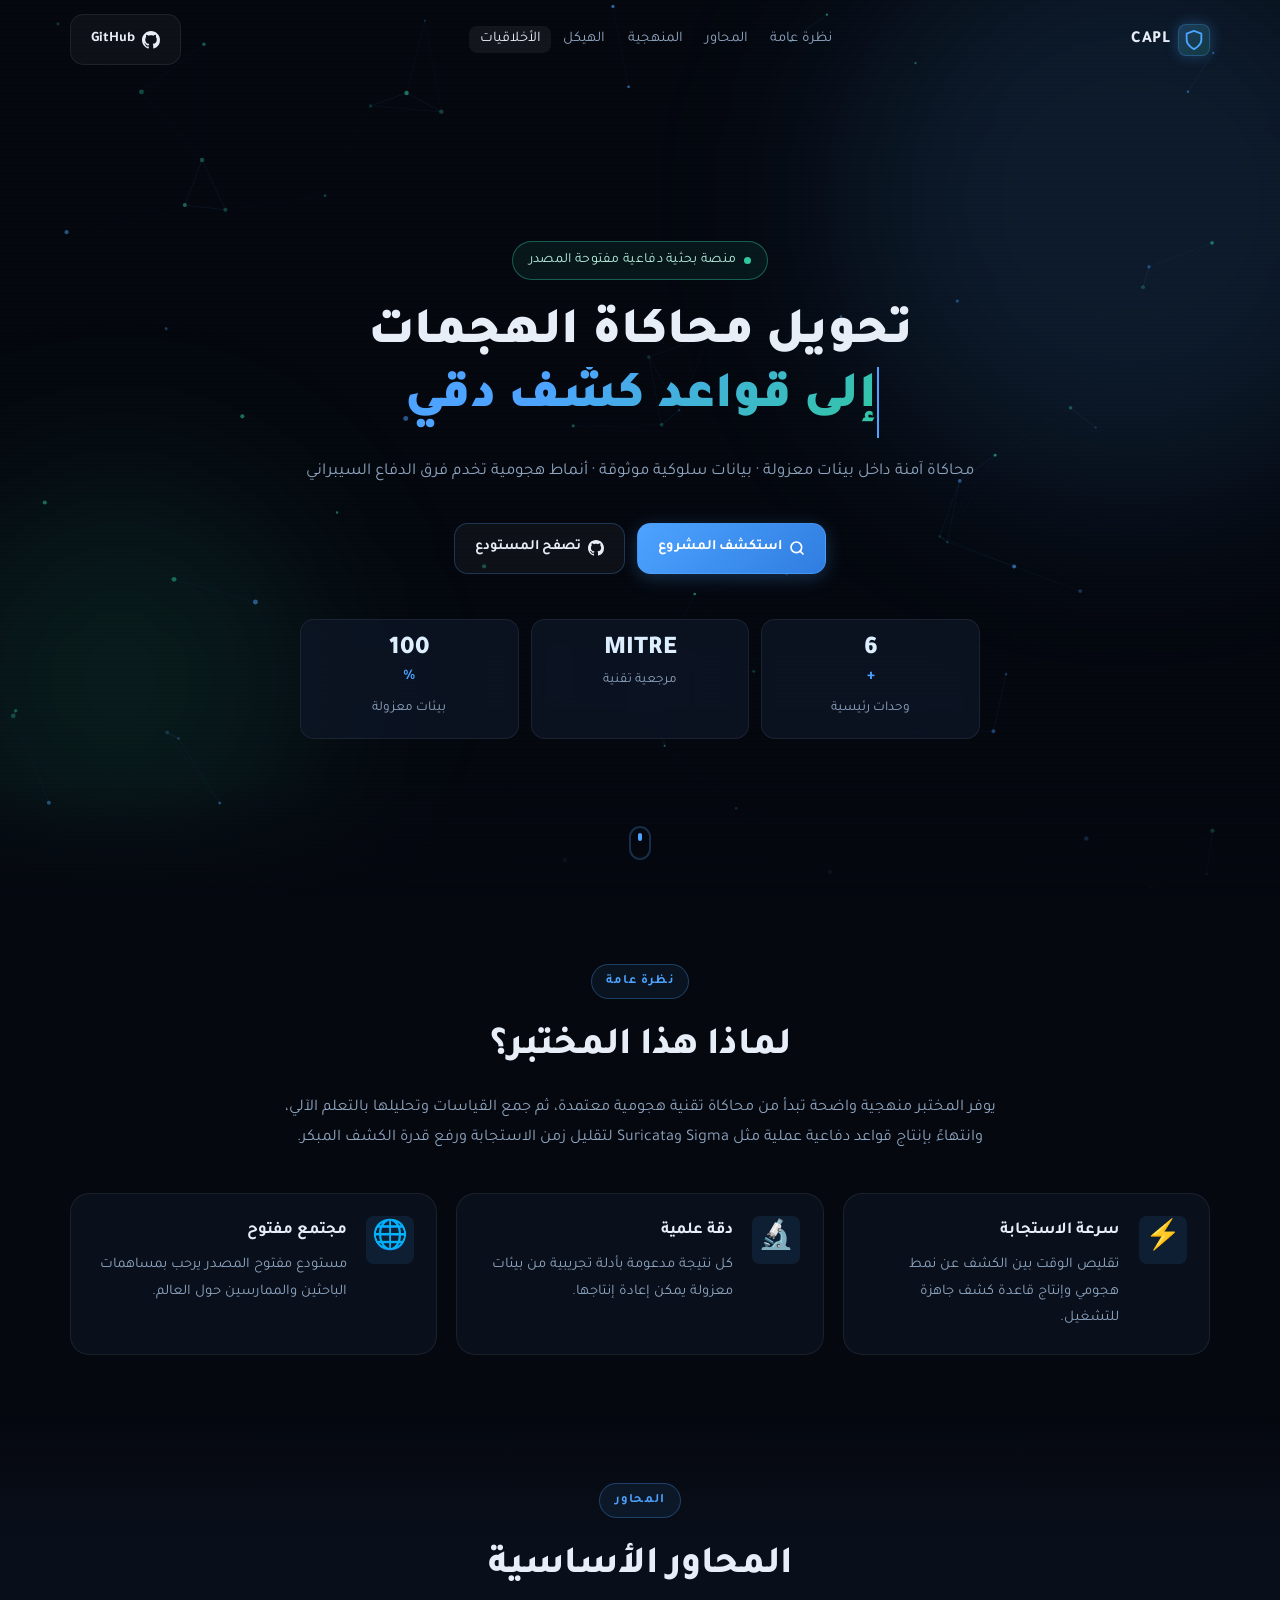
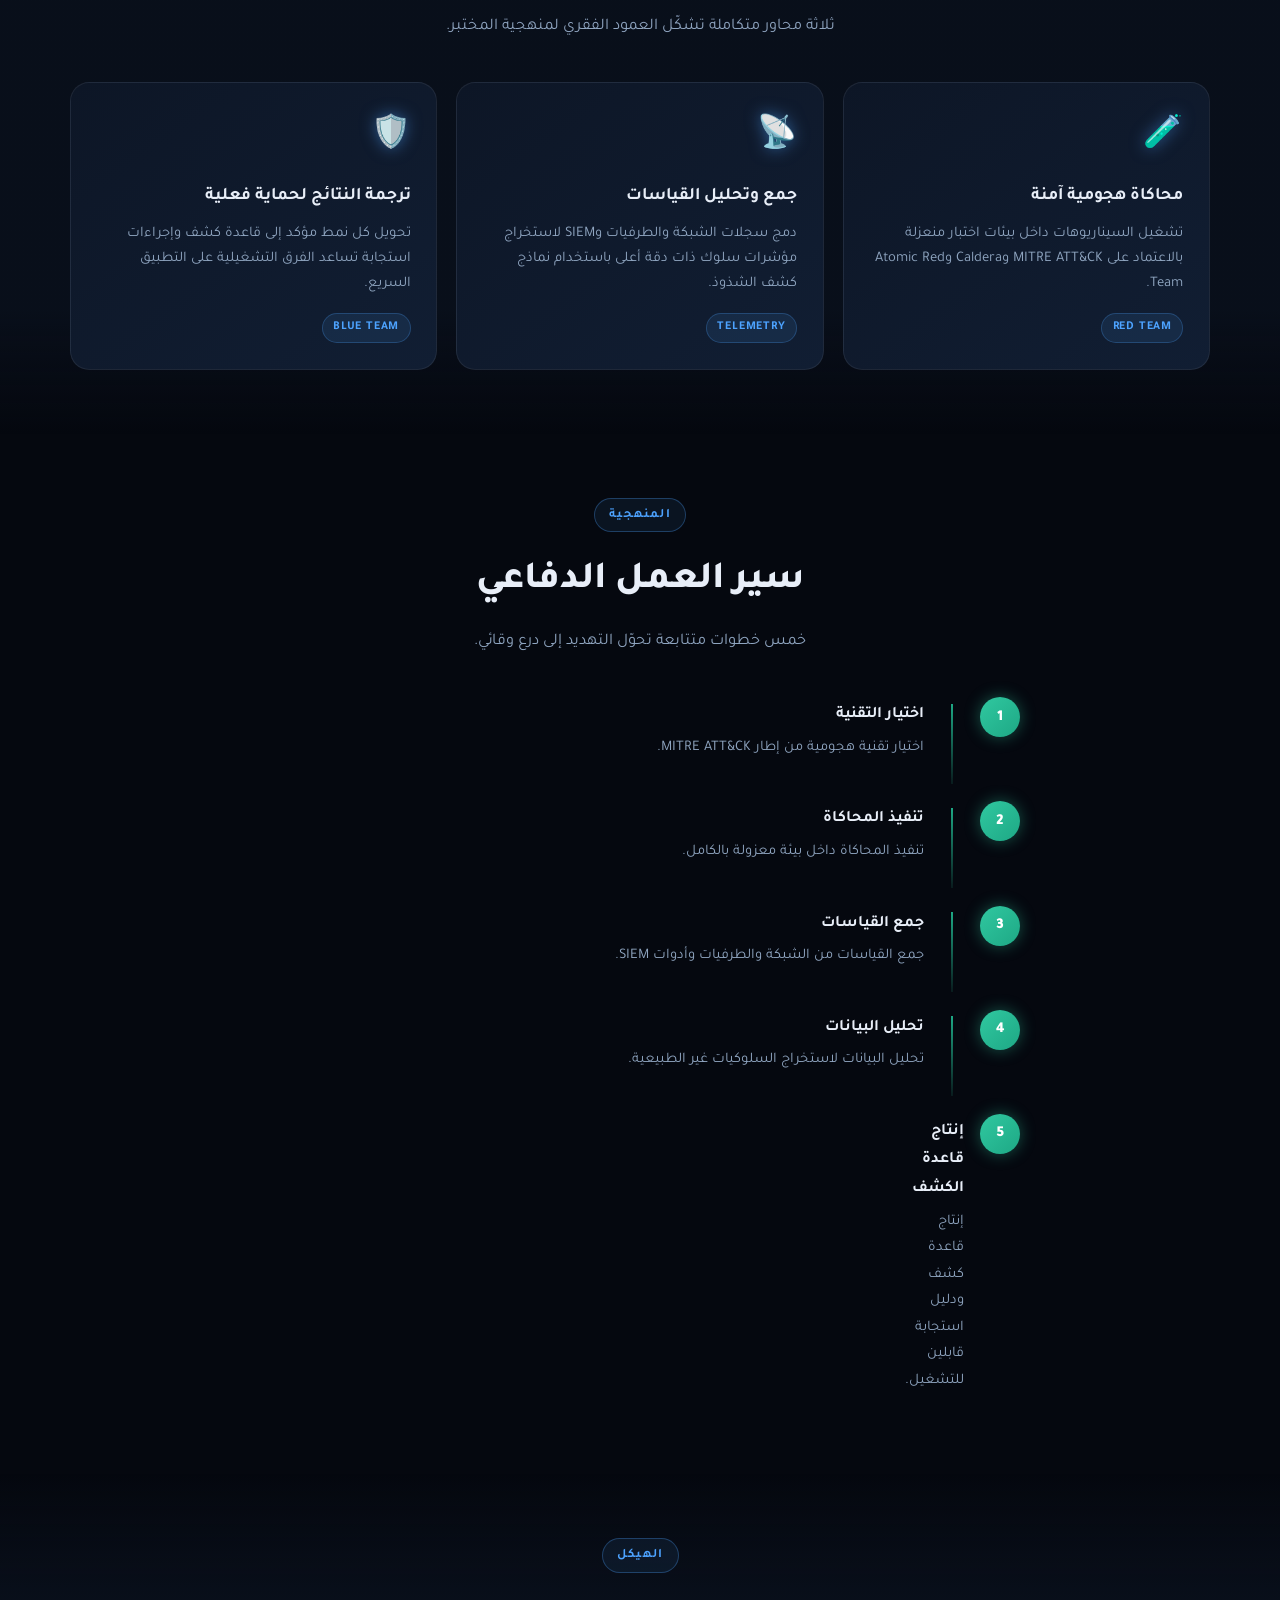
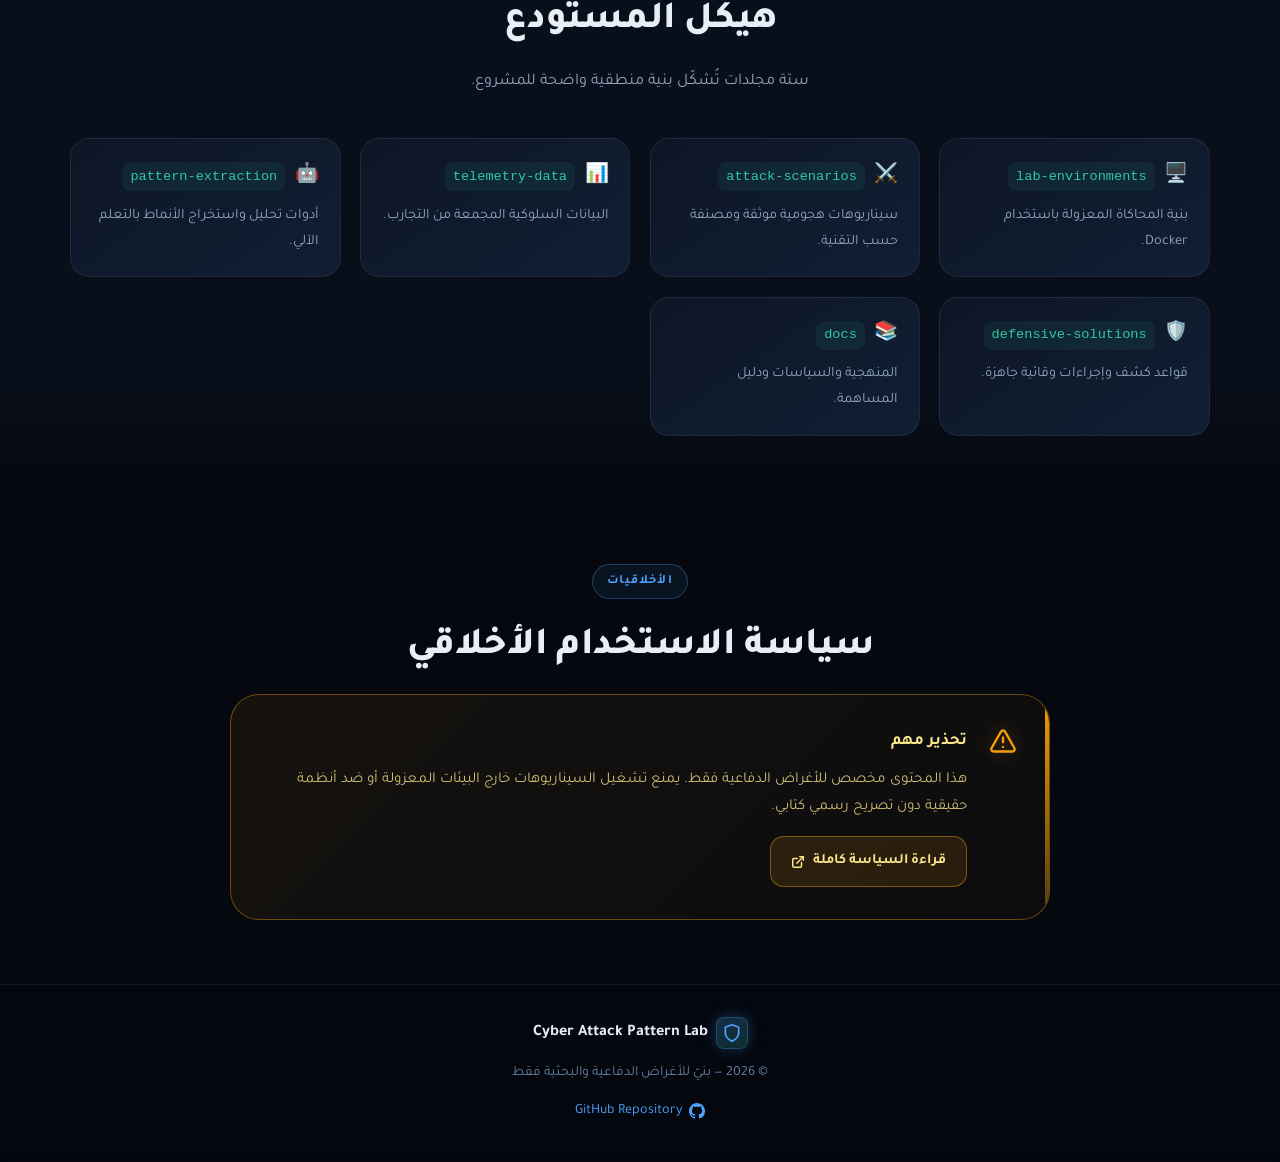
==== commit 673d3310: "fix: address code review feedback - svh fallback, animation duration, named constants, mobile partic" ====
--- a/index.html
+++ b/index.html
@@ -332,7 +332,19 @@
     const canvas = document.getElementById('particle-canvas');
     const ctx = canvas.getContext('2d');
     let particles = [];
-    const PARTICLE_COUNT = 70;
+    const PARTICLE_COUNT = window.innerWidth < 600 ? 30 : 70;
+    const PARTICLE_MAX_DIST = 130;
+
+    /* Typing effect timing */
+    const TYPE_SPEED_MS   = 80;
+    const DELETE_SPEED_MS = 45;
+    const PAUSE_MS        = 2200;
+
+    /* Scroll spy margins */
+    const SCROLL_SPY_MARGIN = '-40% 0px -55% 0px';
+
+    /* Reveal threshold */
+    const REVEAL_THRESHOLD = 0.12;
 
     function resize() {
       canvas.width = window.innerWidth;
@@ -365,14 +377,13 @@
     }
 
     function drawConnections() {
-      const MAX_DIST = 130;
       for (let i = 0; i < particles.length; i++) {
         for (let j = i + 1; j < particles.length; j++) {
           const dx = particles[i].x - particles[j].x;
           const dy = particles[i].y - particles[j].y;
           const dist = Math.sqrt(dx * dx + dy * dy);
-          if (dist < MAX_DIST) {
-            const opacity = (1 - dist / MAX_DIST) * 0.18;
+          if (dist < PARTICLE_MAX_DIST) {
+            const opacity = (1 - dist / PARTICLE_MAX_DIST) * 0.18;
             ctx.beginPath();
             ctx.moveTo(particles[i].x, particles[i].y);
             ctx.lineTo(particles[j].x, particles[j].y);
@@ -420,7 +431,7 @@
         charIdx++;
         if (charIdx === phrase.length) {
           deleting = true;
-          setTimeout(typeLoop, 2200);
+          setTimeout(typeLoop, PAUSE_MS);
           return;
         }
       } else {
@@ -431,7 +442,7 @@
           phraseIdx = (phraseIdx + 1) % phrases.length;
         }
       }
-      setTimeout(typeLoop, deleting ? 45 : 80);
+      setTimeout(typeLoop, deleting ? DELETE_SPEED_MS : TYPE_SPEED_MS);
     }
     setTimeout(typeLoop, 1000);
 
@@ -460,7 +471,7 @@
           revealObserver.unobserve(entry.target);
         }
       });
-    }, { threshold: 0.12 });
+    }, { threshold: REVEAL_THRESHOLD });
 
     document.querySelectorAll('.reveal, .reveal-child').forEach(el => revealObserver.observe(el));
 
@@ -494,7 +505,7 @@
           if (link) link.classList.add('active');
         }
       });
-    }, { rootMargin: '-40% 0px -55% 0px' });
+    }, { rootMargin: SCROLL_SPY_MARGIN });
     sections.forEach(s => scrollSpy.observe(s));
 
     /* ── Navbar sticky style ── */
--- a/style.css
+++ b/style.css
@@ -244,6 +244,7 @@
 .hero {
   position: relative;
   z-index: 2;
+  min-height: 100vh;
   min-height: 100svh;
   display: flex;
   align-items: center;
@@ -911,8 +912,8 @@
 
 @media (prefers-reduced-motion: reduce) {
   *, *::before, *::after {
-    animation-duration: .01ms !important;
-    transition-duration: .01ms !important;
+    animation-duration: 0s !important;
+    transition-duration: 0s !important;
   }
   #particle-canvas { display: none; }
 }
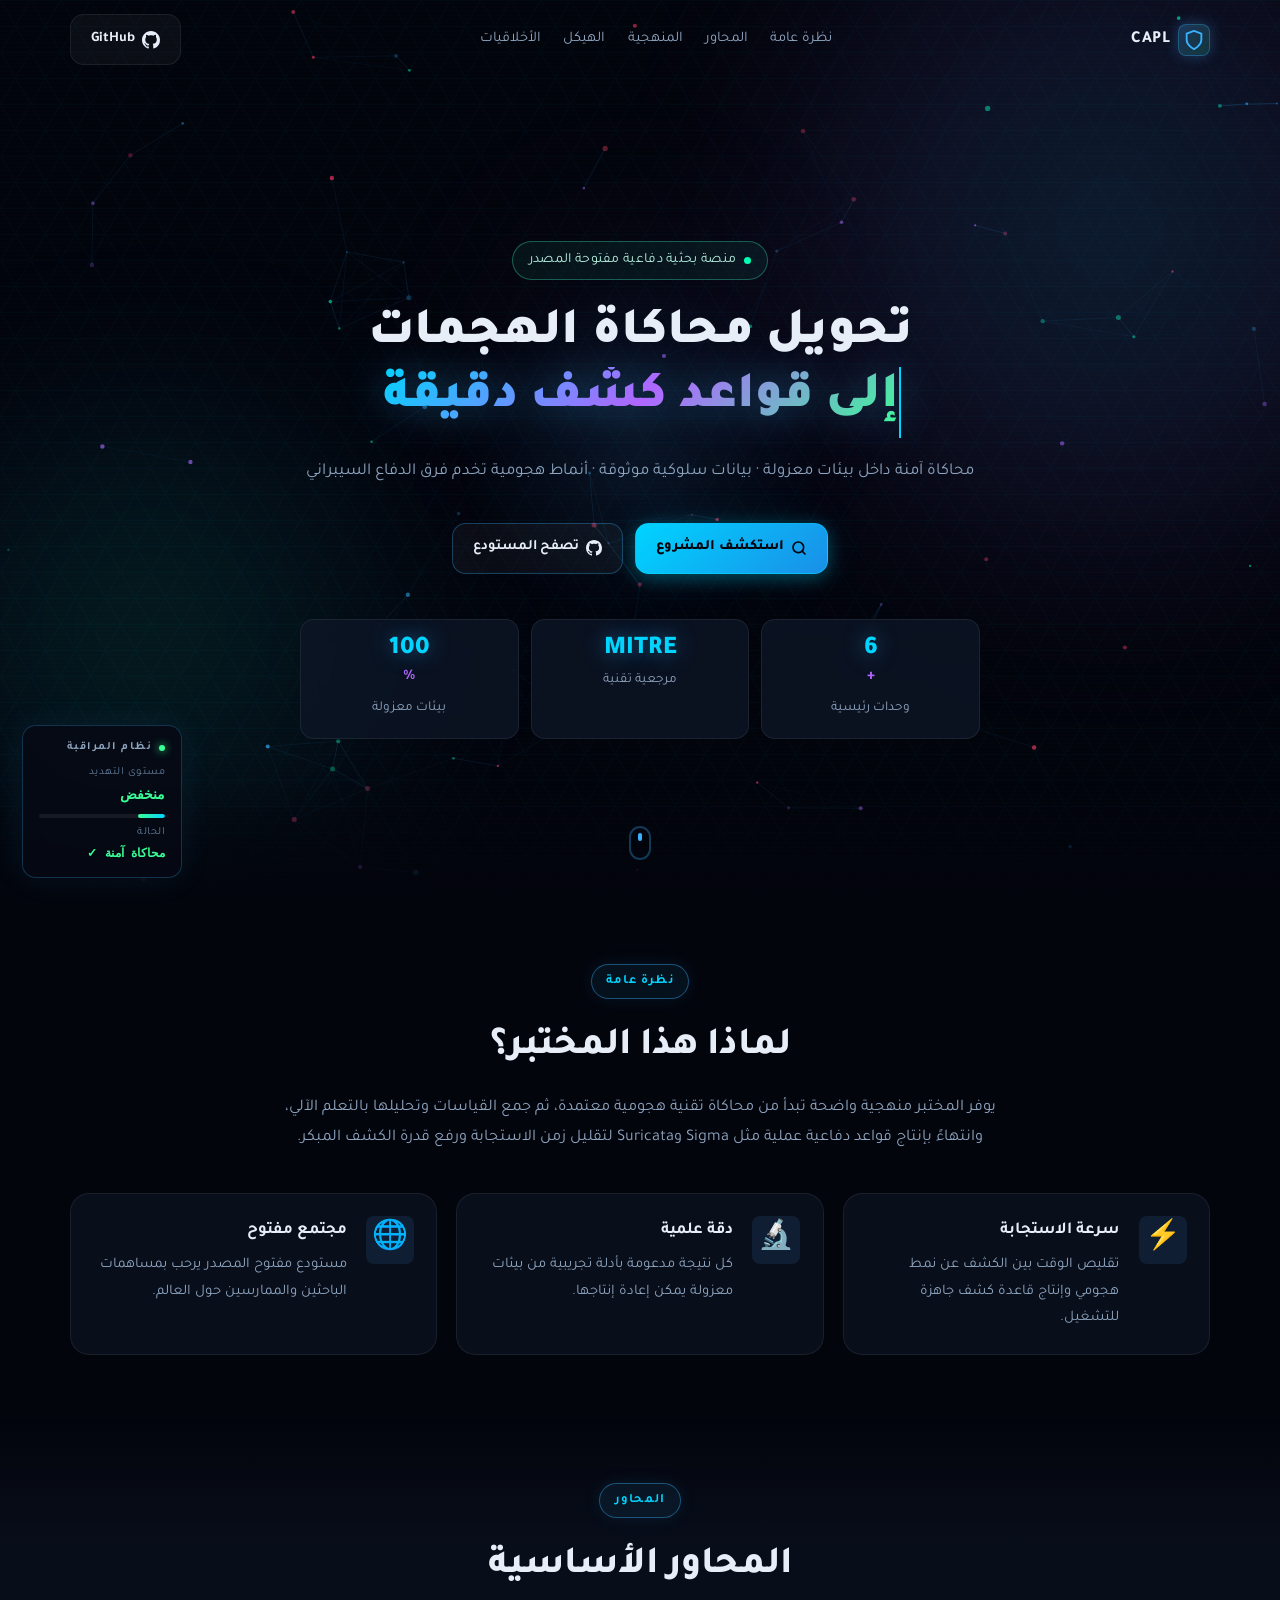
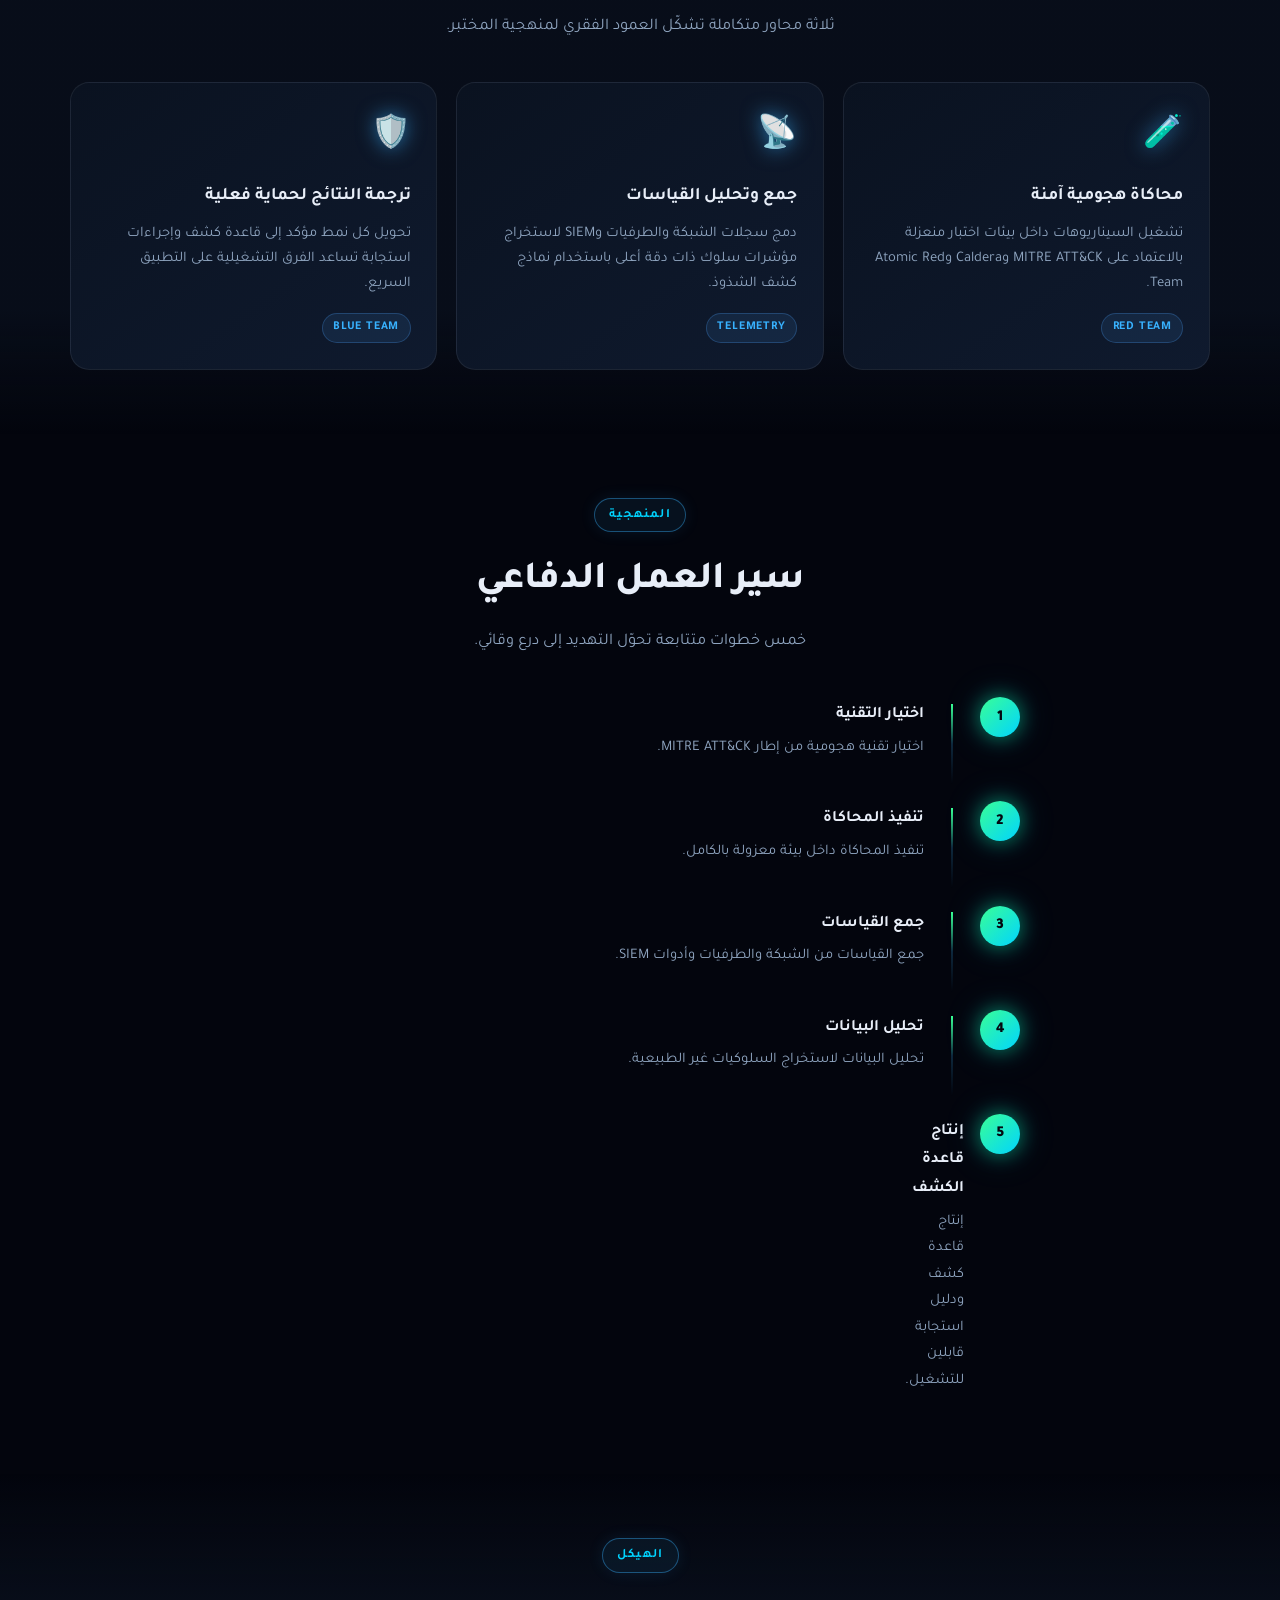
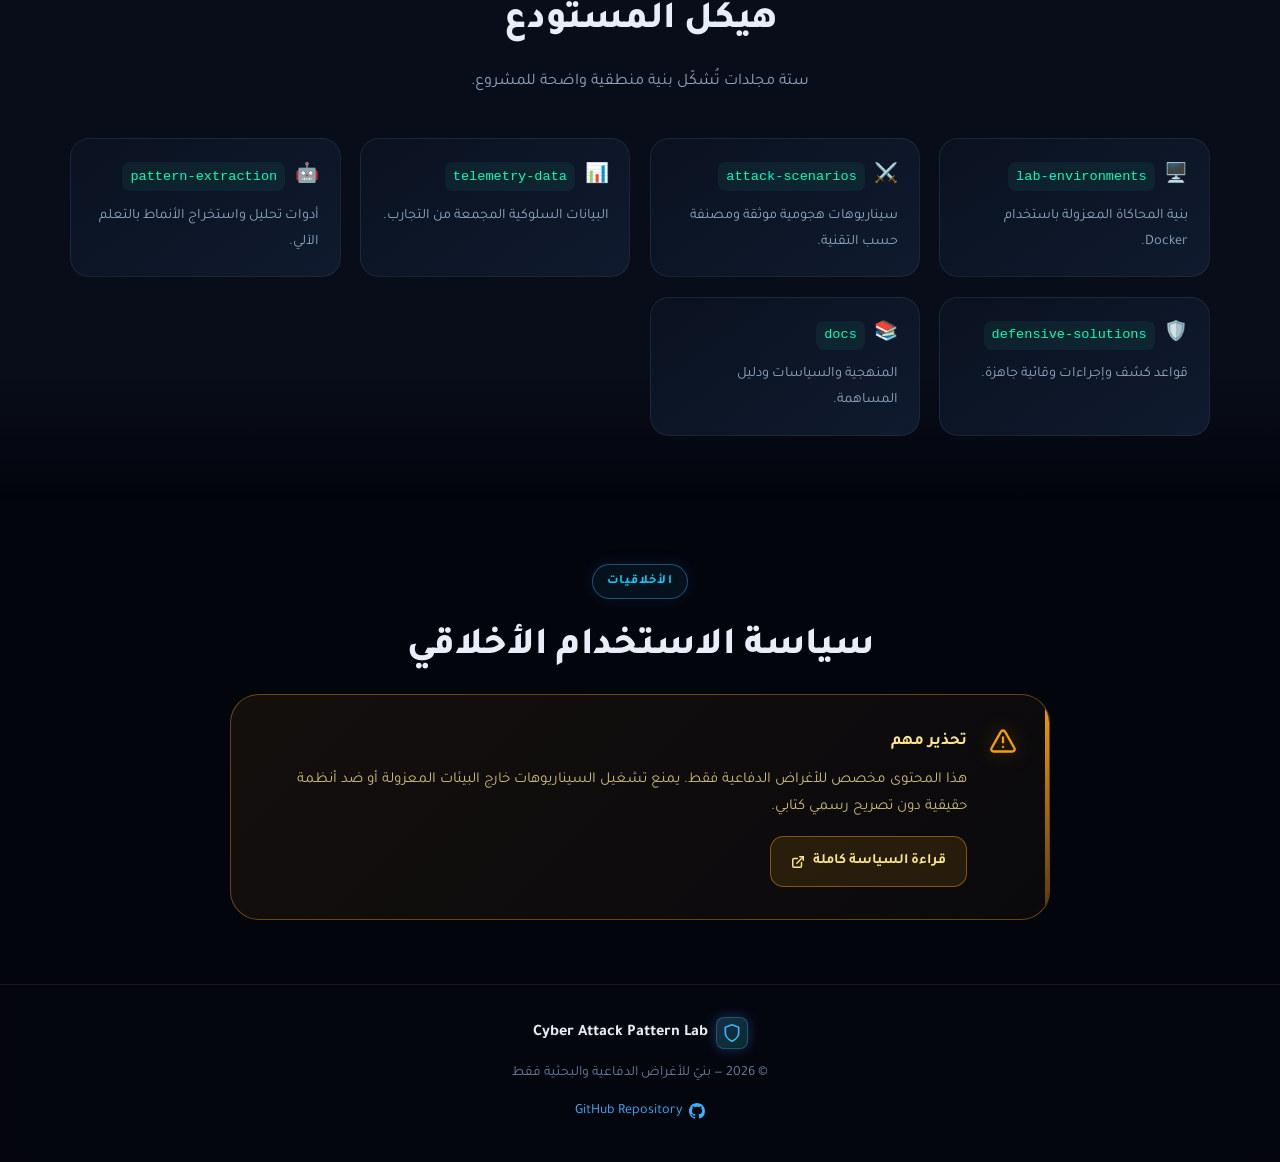
==== commit 5dc40345: "feat: upgrade colors, animations & special effects (matrix rain, 3D tilt, ripple, threat monitor, gl" ====
--- a/index.html
+++ b/index.html
@@ -12,11 +12,42 @@
 </head>
 <body>
 
+  <!-- ===== Progress bar ===== -->
+  <div id="progress-bar" aria-hidden="true"></div>
+
+  <!-- ===== Hex grid ===== -->
+  <div class="hex-grid" aria-hidden="true"></div>
+
+  <!-- ===== Matrix rain canvas ===== -->
+  <canvas id="matrix-canvas" aria-hidden="true"></canvas>
+
   <!-- ===== Particle canvas ===== -->
   <canvas id="particle-canvas" aria-hidden="true"></canvas>
 
+  <!-- ===== Cursor glow ===== -->
+  <div id="cursor-glow" aria-hidden="true"></div>
+
   <!-- ===== Scan line overlay ===== -->
   <div class="scan-line" aria-hidden="true"></div>
+
+  <!-- ===== Threat monitor ===== -->
+  <aside id="threat-monitor" aria-label="مؤشر مستوى التهديد">
+    <div class="monitor-header">
+      <span class="monitor-dot"></span>
+      <span>نظام المراقبة</span>
+    </div>
+    <div>
+      <div class="monitor-label">مستوى التهديد</div>
+      <div class="monitor-value low" id="threat-level-text">منخفض</div>
+    </div>
+    <div class="monitor-bar-track">
+      <div class="monitor-bar-fill" id="threat-bar" style="width:22%"></div>
+    </div>
+    <div>
+      <div class="monitor-label">الحالة</div>
+      <div class="monitor-value" style="color:var(--green-neon);font-size:.78rem;">محاكاة آمنة ✓</div>
+    </div>
+  </aside>
 
   <!-- ===== NAV ===== -->
   <header id="top">
@@ -54,6 +85,7 @@
   <section class="hero" aria-labelledby="hero-title">
     <div class="hero-glow hero-glow--blue" aria-hidden="true"></div>
     <div class="hero-glow hero-glow--green" aria-hidden="true"></div>
+    <div class="hero-glow hero-glow--purple" aria-hidden="true"></div>
 
     <div class="container hero-content">
       <div class="kicker-wrap">
@@ -62,7 +94,7 @@
       </div>
 
       <h1 id="hero-title">
-        <span class="title-line">تحويل محاكاة الهجمات</span>
+        <span class="title-line glitch-wrap" data-text="تحويل محاكاة الهجمات">تحويل محاكاة الهجمات</span>
         <span class="title-line title-line--accent" id="typed-line" aria-live="polite">إلى قواعد كشف دقيقة</span>
       </h1>
 
@@ -71,12 +103,12 @@
       </p>
 
       <div class="hero-actions">
-        <a href="#about" class="btn btn-primary">
+        <a href="#about" class="btn btn-primary ripple-container">
           <svg width="16" height="16" viewBox="0 0 24 24" fill="none" stroke="currentColor" stroke-width="2.5" stroke-linecap="round" stroke-linejoin="round" aria-hidden="true"><circle cx="11" cy="11" r="8"/><path d="m21 21-4.35-4.35"/></svg>
           استكشف المشروع
         </a>
         <a href="https://github.com/mwthrc23-ui/cyber-attack-pattern-lab.github.io"
-           target="_blank" rel="noreferrer" class="btn btn-outline">
+           target="_blank" rel="noreferrer" class="btn btn-outline ripple-container">
           <svg width="16" height="16" viewBox="0 0 24 24" fill="currentColor" aria-hidden="true"><path d="M12 0C5.37 0 0 5.37 0 12c0 5.31 3.435 9.795 8.205 11.385.6.105.825-.255.825-.57 0-.285-.015-1.23-.015-2.235-3.015.555-3.795-.735-4.035-1.41-.135-.345-.72-1.41-1.23-1.695-.42-.225-1.02-.78-.015-.795.945-.015 1.62.87 1.845 1.23 1.08 1.815 2.805 1.305 3.495.99.105-.78.42-1.305.765-1.605-2.67-.3-5.46-1.335-5.46-5.925 0-1.305.465-2.385 1.23-3.225-.12-.3-.54-1.53.12-3.18 0 0 1.005-.315 3.3 1.23.96-.27 1.98-.405 3-.405s2.04.135 3 .405c2.295-1.56 3.3-1.23 3.3-1.23.66 1.65.24 2.88.12 3.18.765.84 1.23 1.905 1.23 3.225 0 4.605-2.805 5.625-5.475 5.925.435.375.81 1.095.81 2.22 0 1.605-.015 2.895-.015 3.3 0 .315.225.69.825.57A12.02 12.02 0 0 0 24 12c0-6.63-5.37-12-12-12z"/></svg>
           تصفح المستودع
         </a>
@@ -328,28 +360,24 @@
   (() => {
     'use strict';
 
-    /* ── Particle canvas ── */
-    const canvas = document.getElementById('particle-canvas');
-    const ctx = canvas.getContext('2d');
-    let particles = [];
-    const PARTICLE_COUNT = window.innerWidth < 600 ? 30 : 70;
-    const PARTICLE_MAX_DIST = 130;
-
-    /* Typing effect timing */
+    /* ── Constants ── */
+    const PARTICLE_COUNT  = window.innerWidth < 600 ? 35 : 80;
+    const PARTICLE_MAX_DIST = 140;
     const TYPE_SPEED_MS   = 80;
     const DELETE_SPEED_MS = 45;
     const PAUSE_MS        = 2200;
-
-    /* Scroll spy margins */
     const SCROLL_SPY_MARGIN = '-40% 0px -55% 0px';
-
-    /* Reveal threshold */
-    const REVEAL_THRESHOLD = 0.12;
-
-    function resize() {
-      canvas.width = window.innerWidth;
-      canvas.height = window.innerHeight;
-    }
+    const REVEAL_THRESHOLD  = 0.12;
+
+    /* ═══════════════════════════════════════
+       PARTICLE CANVAS
+    ═══════════════════════════════════════ */
+    const canvas = document.getElementById('particle-canvas');
+    const ctx    = canvas.getContext('2d');
+    let particles = [];
+    const COLORS = ['56,178,255', '0,255,179', '176,102,255', '255,56,100'];
+
+    function resize() { canvas.width = window.innerWidth; canvas.height = window.innerHeight; }
 
     function randomBetween(a, b) { return a + Math.random() * (b - a); }
 
@@ -357,17 +385,15 @@
       return {
         x: Math.random() * canvas.width,
         y: Math.random() * canvas.height,
-        vx: randomBetween(-0.25, 0.25),
-        vy: randomBetween(-0.25, 0.25),
-        r: randomBetween(1, 2.5),
-        alpha: randomBetween(0.2, 0.6),
-        color: Math.random() > 0.5 ? '77,163,255' : '48,200,160'
+        vx: randomBetween(-0.3, 0.3),
+        vy: randomBetween(-0.3, 0.3),
+        r: randomBetween(1, 2.8),
+        alpha: randomBetween(0.2, 0.65),
+        color: COLORS[Math.floor(Math.random() * COLORS.length)]
       };
     }
 
-    function initParticles() {
-      particles = Array.from({ length: PARTICLE_COUNT }, createParticle);
-    }
+    function initParticles() { particles = Array.from({ length: PARTICLE_COUNT }, createParticle); }
 
     function drawParticle(p) {
       ctx.beginPath();
@@ -383,11 +409,11 @@
           const dy = particles[i].y - particles[j].y;
           const dist = Math.sqrt(dx * dx + dy * dy);
           if (dist < PARTICLE_MAX_DIST) {
-            const opacity = (1 - dist / PARTICLE_MAX_DIST) * 0.18;
+            const opacity = (1 - dist / PARTICLE_MAX_DIST) * 0.22;
             ctx.beginPath();
             ctx.moveTo(particles[i].x, particles[i].y);
             ctx.lineTo(particles[j].x, particles[j].y);
-            ctx.strokeStyle = `rgba(77,163,255,${opacity})`;
+            ctx.strokeStyle = `rgba(56,178,255,${opacity})`;
             ctx.lineWidth = 0.7;
             ctx.stroke();
           }
@@ -398,9 +424,8 @@
     function animateParticles() {
       ctx.clearRect(0, 0, canvas.width, canvas.height);
       particles.forEach(p => {
-        p.x += p.vx;
-        p.y += p.vy;
-        if (p.x < 0 || p.x > canvas.width) p.vx *= -1;
+        p.x += p.vx; p.y += p.vy;
+        if (p.x < 0 || p.x > canvas.width)  p.vx *= -1;
         if (p.y < 0 || p.y > canvas.height) p.vy *= -1;
         drawParticle(p);
       });
@@ -408,17 +433,138 @@
       requestAnimationFrame(animateParticles);
     }
 
-    window.addEventListener('resize', () => { resize(); });
-    resize();
-    initParticles();
-    animateParticles();
-
-    /* ── Typing effect ── */
+    window.addEventListener('resize', resize);
+    resize(); initParticles(); animateParticles();
+
+    /* ═══════════════════════════════════════
+       MATRIX RAIN
+    ═══════════════════════════════════════ */
+    const mCanvas = document.getElementById('matrix-canvas');
+    const mCtx    = mCanvas.getContext('2d');
+    const CHARS   = 'ABCDEFGHIJKLMNOPQRSTUVWXYZ0123456789@#$%&!?<>{}[]01';
+    const FONT_SZ = 13;
+    let drops = [];
+
+    function resizeMatrix() {
+      mCanvas.width  = window.innerWidth;
+      mCanvas.height = window.innerHeight;
+      const cols = Math.floor(mCanvas.width / FONT_SZ);
+      drops = Array.from({ length: cols }, () => Math.random() * -50);
+    }
+
+    function drawMatrix() {
+      mCtx.fillStyle = 'rgba(3,5,13,.06)';
+      mCtx.fillRect(0, 0, mCanvas.width, mCanvas.height);
+      mCtx.font = FONT_SZ + 'px monospace';
+      drops.forEach((y, i) => {
+        const char = CHARS[Math.floor(Math.random() * CHARS.length)];
+        const hue  = Math.random() > 0.92 ? '255,255,255' : '0,255,179';
+        mCtx.fillStyle = `rgba(${hue},0.85)`;
+        mCtx.fillText(char, i * FONT_SZ, y * FONT_SZ);
+        if (y * FONT_SZ > mCanvas.height && Math.random() > 0.975) drops[i] = 0;
+        drops[i] += 0.5;
+      });
+    }
+
+    resizeMatrix();
+    window.addEventListener('resize', resizeMatrix);
+    setInterval(drawMatrix, 55);
+
+    /* ═══════════════════════════════════════
+       CURSOR GLOW
+    ═══════════════════════════════════════ */
+    const cursorGlow = document.getElementById('cursor-glow');
+    let cx = window.innerWidth / 2, cy = window.innerHeight / 2;
+    let gcx = cx, gcy = cy;
+
+    document.addEventListener('mousemove', e => { cx = e.clientX; cy = e.clientY; });
+
+    function animateCursor() {
+      gcx += (cx - gcx) * 0.08;
+      gcy += (cy - gcy) * 0.08;
+      cursorGlow.style.left = gcx + 'px';
+      cursorGlow.style.top  = gcy + 'px';
+      requestAnimationFrame(animateCursor);
+    }
+    animateCursor();
+
+    /* ═══════════════════════════════════════
+       RIPPLE ON BUTTONS
+    ═══════════════════════════════════════ */
+    document.querySelectorAll('.ripple-container').forEach(btn => {
+      btn.addEventListener('click', e => {
+        const rect   = btn.getBoundingClientRect();
+        const size   = Math.max(rect.width, rect.height);
+        const x      = e.clientX - rect.left - size / 2;
+        const y      = e.clientY - rect.top  - size / 2;
+        const wave   = document.createElement('span');
+        wave.className = 'ripple-wave';
+        wave.style.cssText = `width:${size}px;height:${size}px;left:${x}px;top:${y}px`;
+        btn.appendChild(wave);
+        setTimeout(() => wave.remove(), 600);
+      });
+    });
+
+    /* ═══════════════════════════════════════
+       PROGRESS BAR
+    ═══════════════════════════════════════ */
+    const progressBar = document.getElementById('progress-bar');
+    function updateProgress() {
+      const scrollTop    = document.documentElement.scrollTop;
+      const scrollHeight = document.documentElement.scrollHeight - window.innerHeight;
+      const pct          = scrollHeight > 0 ? (scrollTop / scrollHeight) * 100 : 0;
+      progressBar.style.width = pct + '%';
+    }
+    window.addEventListener('scroll', updateProgress, { passive: true });
+
+    /* ═══════════════════════════════════════
+       THREAT MONITOR
+    ═══════════════════════════════════════ */
+    const threatText = document.getElementById('threat-level-text');
+    const threatBar  = document.getElementById('threat-bar');
+    const THREAT_STATES = [
+      { label: 'منخفض',  cls: 'low',  pct: 22,  bar: 'linear-gradient(90deg,#00ffb3,#38b2ff)' },
+      { label: 'متوسط', cls: 'med',  pct: 55,  bar: 'linear-gradient(90deg,#f59e0b,#ff8c00)' },
+      { label: 'مرتفع', cls: 'high', pct: 85,  bar: 'linear-gradient(90deg,#ff3864,#b066ff)' },
+      { label: 'منخفض',  cls: 'low',  pct: 18,  bar: 'linear-gradient(90deg,#00ffb3,#38b2ff)' },
+    ];
+    let tIdx = 0;
+    function cycleThreat() {
+      const s = THREAT_STATES[tIdx % THREAT_STATES.length];
+      threatText.textContent = s.label;
+      threatText.className   = 'monitor-value ' + s.cls;
+      threatBar.style.width  = s.pct + '%';
+      threatBar.style.background = s.bar;
+      tIdx++;
+    }
+    setInterval(cycleThreat, 4500);
+
+    /* ═══════════════════════════════════════
+       3D CARD TILT
+    ═══════════════════════════════════════ */
+    document.querySelectorAll('.card, .panel, .feature-item').forEach(card => {
+      card.addEventListener('mousemove', e => {
+        const rect = card.getBoundingClientRect();
+        const x    = (e.clientX - rect.left) / rect.width  - 0.5;
+        const y    = (e.clientY - rect.top)  / rect.height - 0.5;
+        card.style.transform = `perspective(600px) rotateY(${x * 8}deg) rotateX(${-y * 8}deg) translateY(-5px)`;
+      });
+      card.addEventListener('mouseleave', () => {
+        card.style.transform = '';
+        card.style.transition = 'transform .4s var(--ease-out)';
+        setTimeout(() => { card.style.transition = ''; }, 400);
+      });
+    });
+
+    /* ═══════════════════════════════════════
+       TYPING EFFECT
+    ═══════════════════════════════════════ */
     const phrases = [
       'إلى قواعد كشف دقيقة',
       'إلى درع دفاعي فعّال',
       'إلى أنماط قابلة للتطبيق',
-      'إلى Sigma & Suricata Rules'
+      'إلى Sigma & Suricata Rules',
+      'إلى معرفة تصنع الفارق'
     ];
     let phraseIdx = 0, charIdx = 0, deleting = false;
     const typedEl = document.getElementById('typed-line');
@@ -429,27 +575,22 @@
       if (!deleting) {
         typedEl.textContent = phrase.slice(0, charIdx + 1);
         charIdx++;
-        if (charIdx === phrase.length) {
-          deleting = true;
-          setTimeout(typeLoop, PAUSE_MS);
-          return;
-        }
+        if (charIdx === phrase.length) { deleting = true; setTimeout(typeLoop, PAUSE_MS); return; }
       } else {
         typedEl.textContent = phrase.slice(0, charIdx - 1);
         charIdx--;
-        if (charIdx === 0) {
-          deleting = false;
-          phraseIdx = (phraseIdx + 1) % phrases.length;
-        }
+        if (charIdx === 0) { deleting = false; phraseIdx = (phraseIdx + 1) % phrases.length; }
       }
       setTimeout(typeLoop, deleting ? DELETE_SPEED_MS : TYPE_SPEED_MS);
     }
     setTimeout(typeLoop, 1000);
 
-    /* ── Counter animation ── */
+    /* ═══════════════════════════════════════
+       COUNTER ANIMATION
+    ═══════════════════════════════════════ */
     function animateCounter(el) {
       const target = +el.dataset.target;
-      const duration = 1600;
+      const duration = 1800;
       const start = performance.now();
       function step(now) {
         const elapsed = now - start;
@@ -461,40 +602,40 @@
       requestAnimationFrame(step);
     }
 
-    /* ── Intersection Observer (reveal + counters) ── */
+    /* ═══════════════════════════════════════
+       INTERSECTION OBSERVER (reveal + counters)
+    ═══════════════════════════════════════ */
     const revealObserver = new IntersectionObserver((entries) => {
       entries.forEach(entry => {
         if (entry.isIntersecting) {
           entry.target.classList.add('in-view');
-          const counters = entry.target.querySelectorAll('[data-target]');
-          counters.forEach(animateCounter);
+          entry.target.querySelectorAll('[data-target]').forEach(animateCounter);
           revealObserver.unobserve(entry.target);
         }
       });
     }, { threshold: REVEAL_THRESHOLD });
 
     document.querySelectorAll('.reveal, .reveal-child').forEach(el => revealObserver.observe(el));
-
-    /* Trigger hero metrics immediately */
     document.querySelectorAll('.hero-metrics [data-target]').forEach(animateCounter);
 
-    /* ── Mobile nav toggle ── */
+    /* ═══════════════════════════════════════
+       MOBILE NAV
+    ═══════════════════════════════════════ */
     const toggle = document.getElementById('nav-toggle');
-    const menu = document.getElementById('nav-menu');
+    const menu   = document.getElementById('nav-menu');
     if (toggle && menu) {
       toggle.addEventListener('click', () => {
         const open = menu.classList.toggle('open');
         toggle.setAttribute('aria-expanded', open);
       });
       menu.querySelectorAll('a').forEach(a => {
-        a.addEventListener('click', () => {
-          menu.classList.remove('open');
-          toggle.setAttribute('aria-expanded', 'false');
-        });
-      });
-    }
-
-    /* ── Active nav link on scroll ── */
+        a.addEventListener('click', () => { menu.classList.remove('open'); toggle.setAttribute('aria-expanded', 'false'); });
+      });
+    }
+
+    /* ═══════════════════════════════════════
+       SCROLL SPY + NAVBAR
+    ═══════════════════════════════════════ */
     const sections = document.querySelectorAll('section[id], header[id]');
     const navLinks = document.querySelectorAll('.nav-links a');
     const scrollSpy = new IntersectionObserver((entries) => {
@@ -508,11 +649,9 @@
     }, { rootMargin: SCROLL_SPY_MARGIN });
     sections.forEach(s => scrollSpy.observe(s));
 
-    /* ── Navbar sticky style ── */
     const navbar = document.querySelector('.navbar');
-    window.addEventListener('scroll', () => {
-      navbar.classList.toggle('scrolled', window.scrollY > 40);
-    }, { passive: true });
+    window.addEventListener('scroll', () => { navbar.classList.toggle('scrolled', window.scrollY > 40); }, { passive: true });
+
   })();
   </script>
 </body>
--- a/style.css
+++ b/style.css
@@ -1,35 +1,46 @@
 /* ============================================================
-   Cyber Attack Pattern Lab — Creative Design System
+   Cyber Attack Pattern Lab — Enhanced Design System v2
    ============================================================ */
 
 /* ── Custom Properties ── */
 :root {
   /* Palette */
-  --bg:            #05080f;
-  --bg-mid:        #080d18;
-  --surface:       #0d1626;
-  --surface-soft:  #111e33;
-  --surface-hover: #162540;
+  --bg:            #03050d;
+  --bg-mid:        #060a14;
+  --surface:       #0a1220;
+  --surface-soft:  #0f1a2e;
+  --surface-hover: #132238;
   --text:          #e8eef8;
   --muted:         #8fa5c0;
   --muted-2:       #6580a0;
 
-  /* Brand colours */
-  --blue:          #4da3ff;
-  --blue-dim:      #2f7de0;
-  --blue-glow:     rgba(77,163,255,.18);
-  --green:         #30c8a0;
-  --green-dim:     #1ea885;
-  --green-glow:    rgba(48,200,160,.15);
+  /* Brand colours — neon upgrades */
+  --blue:          #38b2ff;
+  --blue-dim:      #1a8fe8;
+  --blue-neon:     #00d4ff;
+  --blue-glow:     rgba(56,178,255,.22);
+  --green:         #00ffb3;
+  --green-dim:     #00cc90;
+  --green-neon:    #39ff96;
+  --green-glow:    rgba(0,255,179,.18);
   --warn:          #f59e0b;
-  --warn-glow:     rgba(245,158,11,.12);
+  --warn-glow:     rgba(245,158,11,.15);
+
+  /* New accent colours */
+  --purple:        #b066ff;
+  --purple-dim:    #8840e0;
+  --purple-glow:   rgba(176,102,255,.18);
+  --crimson:       #ff3864;
+  --crimson-dim:   #cc1f44;
+  --crimson-glow:  rgba(255,56,100,.15);
 
   /* Borders & shadows */
   --border:        rgba(255,255,255,.07);
-  --border-strong: rgba(77,163,255,.25);
-  --shadow-sm:     0 2px 12px rgba(0,0,0,.35);
-  --shadow:        0 12px 40px rgba(0,0,0,.55);
-  --shadow-glow:   0 0 40px rgba(77,163,255,.12);
+  --border-strong: rgba(56,178,255,.3);
+  --shadow-sm:     0 2px 12px rgba(0,0,0,.4);
+  --shadow:        0 12px 40px rgba(0,0,0,.65);
+  --shadow-glow:   0 0 50px rgba(56,178,255,.16);
+  --shadow-purple: 0 0 40px rgba(176,102,255,.2);
 
   /* Radius & spacing */
   --radius-sm:  .5rem;
@@ -69,6 +80,215 @@
 a { color: inherit; text-decoration: none; }
 img, svg { display: block; }
 
+/* ── Top progress bar ── */
+#progress-bar {
+  position: fixed;
+  top: 0;
+  left: 0;
+  width: 0%;
+  height: 3px;
+  z-index: 9999;
+  background: linear-gradient(90deg, var(--blue-neon), var(--purple), var(--crimson));
+  box-shadow: 0 0 12px var(--blue-neon), 0 0 24px var(--purple);
+  transition: width .12s linear;
+  pointer-events: none;
+}
+
+/* ── Matrix rain canvas ── */
+#matrix-canvas {
+  position: fixed;
+  inset: 0;
+  z-index: 0;
+  pointer-events: none;
+  opacity: .045;
+}
+
+/* ── Cursor glow ── */
+#cursor-glow {
+  position: fixed;
+  width: 380px;
+  height: 380px;
+  border-radius: 50%;
+  background: radial-gradient(circle, rgba(56,178,255,.09) 0%, transparent 70%);
+  pointer-events: none;
+  transform: translate(-50%, -50%);
+  z-index: 1;
+  transition: transform .06s linear;
+  will-change: transform;
+}
+
+/* ── Threat monitor widget ── */
+#threat-monitor {
+  position: fixed;
+  bottom: 1.4rem;
+  left: 1.4rem;
+  z-index: 200;
+  background: rgba(6,10,20,.88);
+  border: 1px solid rgba(56,178,255,.25);
+  border-radius: var(--radius);
+  padding: .7rem 1rem;
+  display: flex;
+  flex-direction: column;
+  gap: .35rem;
+  backdrop-filter: blur(16px);
+  box-shadow: 0 0 30px rgba(56,178,255,.1), var(--shadow-sm);
+  min-width: 160px;
+  animation: monitorFadeIn .8s var(--ease-out) 1.5s both;
+}
+
+@keyframes monitorFadeIn {
+  from { opacity: 0; transform: translateY(12px); }
+  to   { opacity: 1; transform: none; }
+}
+
+.monitor-header {
+  display: flex;
+  align-items: center;
+  gap: .45rem;
+  font-size: .7rem;
+  font-weight: 700;
+  letter-spacing: 1.5px;
+  text-transform: uppercase;
+  color: var(--muted);
+}
+
+.monitor-dot {
+  width: 6px;
+  height: 6px;
+  border-radius: 50%;
+  background: var(--green-neon);
+  box-shadow: 0 0 8px var(--green-neon);
+  animation: blinkDot 1.4s ease-in-out infinite;
+}
+
+.monitor-label {
+  font-size: .68rem;
+  color: var(--muted-2);
+  letter-spacing: .5px;
+}
+
+.monitor-value {
+  font-size: .88rem;
+  font-weight: 800;
+  font-family: "SFMono-Regular", Consolas, monospace;
+}
+
+.monitor-value.low  { color: var(--green-neon); }
+.monitor-value.med  { color: var(--warn); }
+.monitor-value.high { color: var(--crimson); text-shadow: 0 0 12px var(--crimson); }
+
+.monitor-bar-track {
+  width: 100%;
+  height: 4px;
+  background: rgba(255,255,255,.07);
+  border-radius: 2px;
+  overflow: hidden;
+}
+
+.monitor-bar-fill {
+  height: 100%;
+  border-radius: 2px;
+  background: linear-gradient(90deg, var(--green-neon), var(--blue-neon));
+  transition: width 1s var(--ease-out), background 1s;
+  animation: threatPulse 3s ease-in-out infinite;
+}
+
+@keyframes threatPulse {
+  0%, 100% { filter: brightness(1); }
+  50%       { filter: brightness(1.4); }
+}
+
+/* ── Glitch effect ── */
+@keyframes glitch1 {
+  0%, 100% { clip-path: inset(0 0 90% 0); transform: translate(-3px, 0); }
+  20%       { clip-path: inset(20% 0 60% 0); transform: translate(3px, 0); }
+  40%       { clip-path: inset(50% 0 30% 0); transform: translate(-2px, 0); }
+  60%       { clip-path: inset(75% 0 10% 0); transform: translate(2px, 0); }
+  80%       { clip-path: inset(10% 0 80% 0); transform: translate(-1px, 0); }
+}
+
+@keyframes glitch2 {
+  0%, 100% { clip-path: inset(80% 0 0 0); transform: translate(3px, 0); color: var(--crimson); }
+  25%       { clip-path: inset(40% 0 40% 0); transform: translate(-3px, 0); color: var(--green-neon); }
+  50%       { clip-path: inset(10% 0 70% 0); transform: translate(2px, 0); }
+  75%       { clip-path: inset(60% 0 20% 0); transform: translate(-2px, 0); color: var(--blue-neon); }
+}
+
+.glitch-wrap {
+  position: relative;
+  display: inline-block;
+}
+
+.glitch-wrap::before,
+.glitch-wrap::after {
+  content: attr(data-text);
+  position: absolute;
+  inset: 0;
+  background: var(--bg);
+  opacity: 0;
+  pointer-events: none;
+}
+
+.glitch-wrap:hover::before {
+  opacity: 1;
+  background: transparent;
+  background-image: linear-gradient(135deg, var(--blue) 30%, var(--green));
+  -webkit-background-clip: text;
+  -webkit-text-fill-color: transparent;
+  background-clip: text;
+  animation: glitch1 .5s steps(2) 3;
+}
+
+.glitch-wrap:hover::after {
+  opacity: 1;
+  background: transparent;
+  background-image: linear-gradient(135deg, var(--blue) 30%, var(--green));
+  -webkit-background-clip: text;
+  -webkit-text-fill-color: transparent;
+  background-clip: text;
+  animation: glitch2 .5s steps(2) 3;
+}
+
+/* ── Neon border animation on cards ── */
+@keyframes neonBorder {
+  0%   { border-color: rgba(56,178,255,.35); box-shadow: 0 0 12px rgba(56,178,255,.2); }
+  33%  { border-color: rgba(176,102,255,.45); box-shadow: 0 0 16px rgba(176,102,255,.25); }
+  66%  { border-color: rgba(0,255,179,.35); box-shadow: 0 0 12px rgba(0,255,179,.2); }
+  100% { border-color: rgba(56,178,255,.35); box-shadow: 0 0 12px rgba(56,178,255,.2); }
+}
+
+.card:hover { animation: neonBorder 2s linear infinite; }
+
+/* ── Ripple effect ── */
+.ripple-container { position: relative; overflow: hidden; }
+
+.ripple-wave {
+  position: absolute;
+  border-radius: 50%;
+  background: rgba(255,255,255,.2);
+  transform: scale(0);
+  animation: rippleAnim .55s linear;
+  pointer-events: none;
+}
+
+@keyframes rippleAnim {
+  to { transform: scale(4); opacity: 0; }
+}
+
+/* ── Hex grid background ── */
+.hex-grid {
+  position: fixed;
+  inset: 0;
+  z-index: 0;
+  pointer-events: none;
+  opacity: .03;
+  background-image:
+    repeating-linear-gradient(60deg, var(--blue-neon) 0, var(--blue-neon) 1px, transparent 0, transparent 50%),
+    repeating-linear-gradient(120deg, var(--blue-neon) 0, var(--blue-neon) 1px, transparent 0, transparent 50%),
+    repeating-linear-gradient(180deg, var(--blue-neon) 0, var(--blue-neon) 1px, transparent 0, transparent 50%);
+  background-size: 30px 52px;
+}
+
 /* ── Particle canvas ── */
 #particle-canvas {
   position: fixed;
@@ -87,8 +307,8 @@
     0deg,
     transparent,
     transparent 2px,
-    rgba(0,0,0,.04) 2px,
-    rgba(0,0,0,.04) 4px
+    rgba(0,0,0,.03) 2px,
+    rgba(0,0,0,.03) 4px
   );
 }
 
@@ -192,12 +412,13 @@
 .btn:hover { transform: translateY(-2px); }
 
 .btn-primary {
-  background: linear-gradient(135deg, var(--blue), var(--blue-dim));
-  color: #fff;
-  border-color: rgba(77,163,255,.5);
-  box-shadow: 0 4px 18px rgba(77,163,255,.25);
-}
-.btn-primary:hover { box-shadow: 0 8px 28px rgba(77,163,255,.45); }
+  background: linear-gradient(135deg, var(--blue-neon), var(--blue-dim));
+  color: #03050d;
+  border-color: rgba(0,212,255,.5);
+  box-shadow: 0 4px 18px rgba(0,212,255,.3), 0 0 40px rgba(0,212,255,.1);
+  font-weight: 800;
+}
+.btn-primary:hover { box-shadow: 0 8px 32px rgba(0,212,255,.5), 0 0 60px rgba(0,212,255,.15); }
 
 .btn-outline {
   background: rgba(255,255,255,.04);
@@ -271,26 +492,36 @@
 }
 
 .hero-glow--blue {
-  width: 600px;
-  height: 600px;
-  top: -100px;
-  right: -150px;
-  background: rgba(77,163,255,.12);
+  width: 700px;
+  height: 700px;
+  top: -120px;
+  right: -180px;
+  background: radial-gradient(circle, rgba(56,178,255,.16) 0%, rgba(176,102,255,.08) 60%, transparent 80%);
   animation: glowPulse 6s ease-in-out infinite;
 }
 
 .hero-glow--green {
-  width: 400px;
-  height: 400px;
+  width: 500px;
+  height: 500px;
   bottom: 20px;
-  left: -80px;
-  background: rgba(48,200,160,.1);
+  left: -100px;
+  background: radial-gradient(circle, rgba(0,255,179,.12) 0%, rgba(56,178,255,.06) 60%, transparent 80%);
   animation: glowPulse 8s ease-in-out infinite reverse;
+}
+
+.hero-glow--purple {
+  width: 350px;
+  height: 350px;
+  top: 40%;
+  left: 50%;
+  transform: translate(-50%,-50%);
+  background: radial-gradient(circle, rgba(176,102,255,.08) 0%, transparent 70%);
+  animation: glowPulse 10s ease-in-out infinite 2s;
 }
 
 @keyframes glowPulse {
   0%, 100% { opacity: .7; transform: scale(1); }
-  50%       { opacity: 1;  transform: scale(1.1); }
+  50%       { opacity: 1;  transform: scale(1.12); }
 }
 
 .hero-content {
@@ -344,19 +575,20 @@
 .title-line { display: block; }
 
 .title-line--accent {
-  background: linear-gradient(135deg, var(--blue) 30%, var(--green));
+  background: linear-gradient(135deg, var(--blue-neon) 0%, var(--purple) 50%, var(--green-neon) 100%);
   -webkit-background-clip: text;
   -webkit-text-fill-color: transparent;
   background-clip: text;
   min-height: 1.4em;
   display: inline-block;
-  border-right: 2px solid var(--blue);
+  border-right: 2px solid var(--blue-neon);
   padding-inline-end: 4px;
   animation: cursorBlink .9s step-end infinite;
+  filter: drop-shadow(0 0 20px rgba(56,178,255,.4));
 }
 
 @keyframes cursorBlink {
-  0%, 100% { border-color: var(--blue); }
+  0%, 100% { border-color: var(--blue-neon); }
   50%       { border-color: transparent; }
 }
 
@@ -403,7 +635,7 @@
   left: 0;
   right: 0;
   height: 2px;
-  background: linear-gradient(90deg, var(--blue), var(--green));
+  background: linear-gradient(90deg, var(--blue-neon), var(--purple), var(--green-neon));
   opacity: 0;
   transition: opacity .3s;
 }
@@ -415,12 +647,13 @@
   display: block;
   font-size: 1.6rem;
   font-weight: 900;
-  color: #ddeeff;
+  color: var(--blue-neon);
   line-height: 1;
+  text-shadow: 0 0 20px rgba(56,178,255,.5);
 }
 
 .metric-plus {
-  color: var(--blue);
+  color: var(--purple);
   font-weight: 700;
 }
 
@@ -493,10 +726,11 @@
   font-weight: 700;
   letter-spacing: 1.2px;
   text-transform: uppercase;
-  color: var(--blue);
-  border: 1px solid rgba(77,163,255,.3);
-  background: rgba(77,163,255,.08);
+  color: var(--blue-neon);
+  border: 1px solid rgba(56,178,255,.4);
+  background: rgba(56,178,255,.07);
   margin-bottom: .9rem;
+  box-shadow: 0 0 16px rgba(56,178,255,.1);
 }
 
 .section h2 {
@@ -584,7 +818,7 @@
 .card-glow {
   position: absolute;
   inset: 0;
-  background: radial-gradient(circle at top right, rgba(77,163,255,.12), transparent 60%);
+  background: radial-gradient(circle at top right, rgba(56,178,255,.14), rgba(176,102,255,.06) 50%, transparent 70%);
   opacity: 0;
   transition: opacity .4s;
   pointer-events: none;
@@ -594,7 +828,7 @@
   font-size: 2rem;
   margin-bottom: .9rem;
   display: inline-block;
-  filter: drop-shadow(0 0 8px rgba(77,163,255,.5));
+  filter: drop-shadow(0 0 10px rgba(56,178,255,.6));
 }
 
 .card h3 { font-size: 1.1rem; margin-bottom: .6rem; }
@@ -639,13 +873,13 @@
   width: 2.5rem;
   height: 2.5rem;
   border-radius: 50%;
-  background: linear-gradient(135deg, var(--green), var(--green-dim));
+  background: linear-gradient(135deg, var(--green-neon), var(--blue-neon));
   display: grid;
   place-items: center;
   font-weight: 900;
-  color: white;
+  color: #040810;
   font-size: .95rem;
-  box-shadow: 0 0 16px rgba(48,200,160,.4);
+  box-shadow: 0 0 20px rgba(0,255,179,.5), 0 0 40px rgba(56,178,255,.2);
   flex-shrink: 0;
   position: relative;
   z-index: 1;
@@ -654,7 +888,7 @@
 .timeline-connector {
   width: 2px;
   height: 100%;
-  background: linear-gradient(to bottom, var(--green-dim), rgba(48,200,160,.1));
+  background: linear-gradient(to bottom, var(--green-neon), rgba(56,178,255,.2), transparent);
   margin: 0 auto;
   margin-top: .4rem;
 }
@@ -859,7 +1093,7 @@
   font-weight: 900;
   line-height: 1;
   margin-bottom: .8rem;
-  background: linear-gradient(135deg, var(--blue), var(--green));
+  background: linear-gradient(135deg, var(--blue-neon), var(--purple), var(--crimson));
   -webkit-background-clip: text;
   -webkit-text-fill-color: transparent;
   background-clip: text;
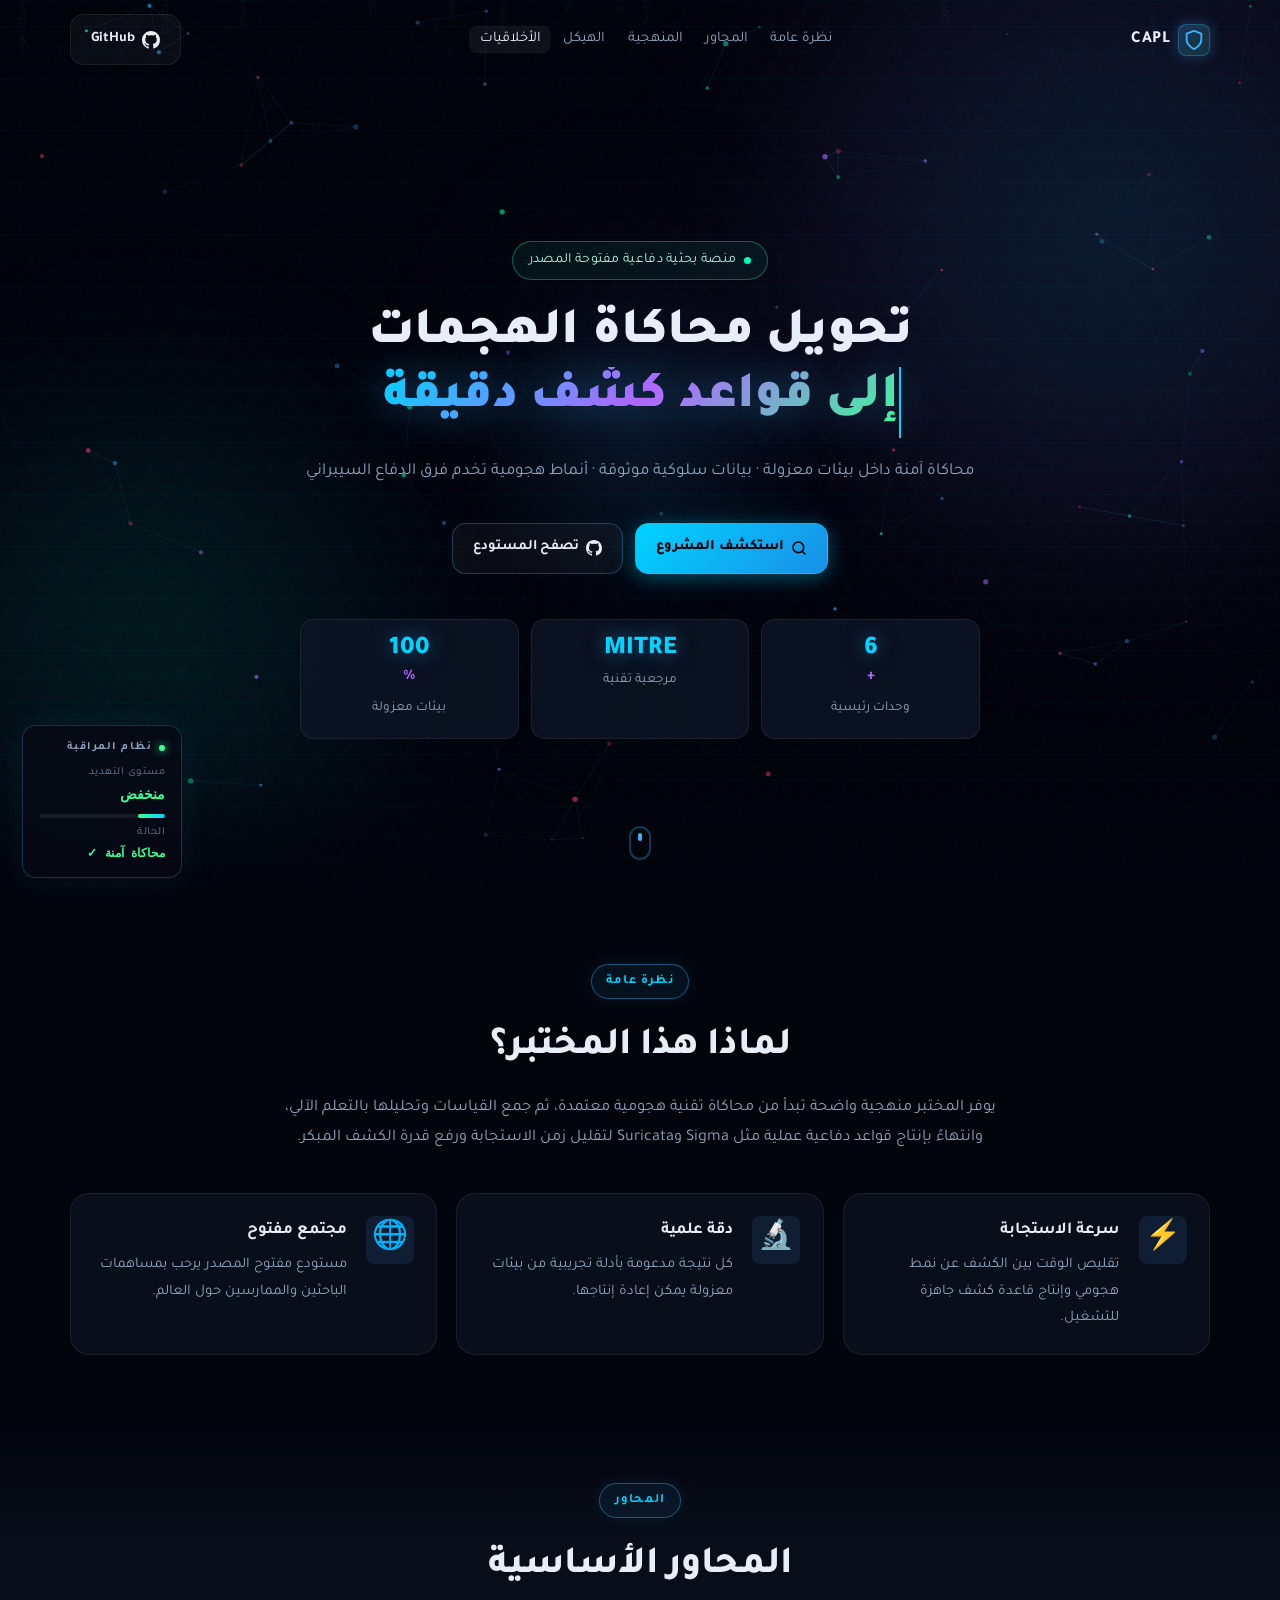
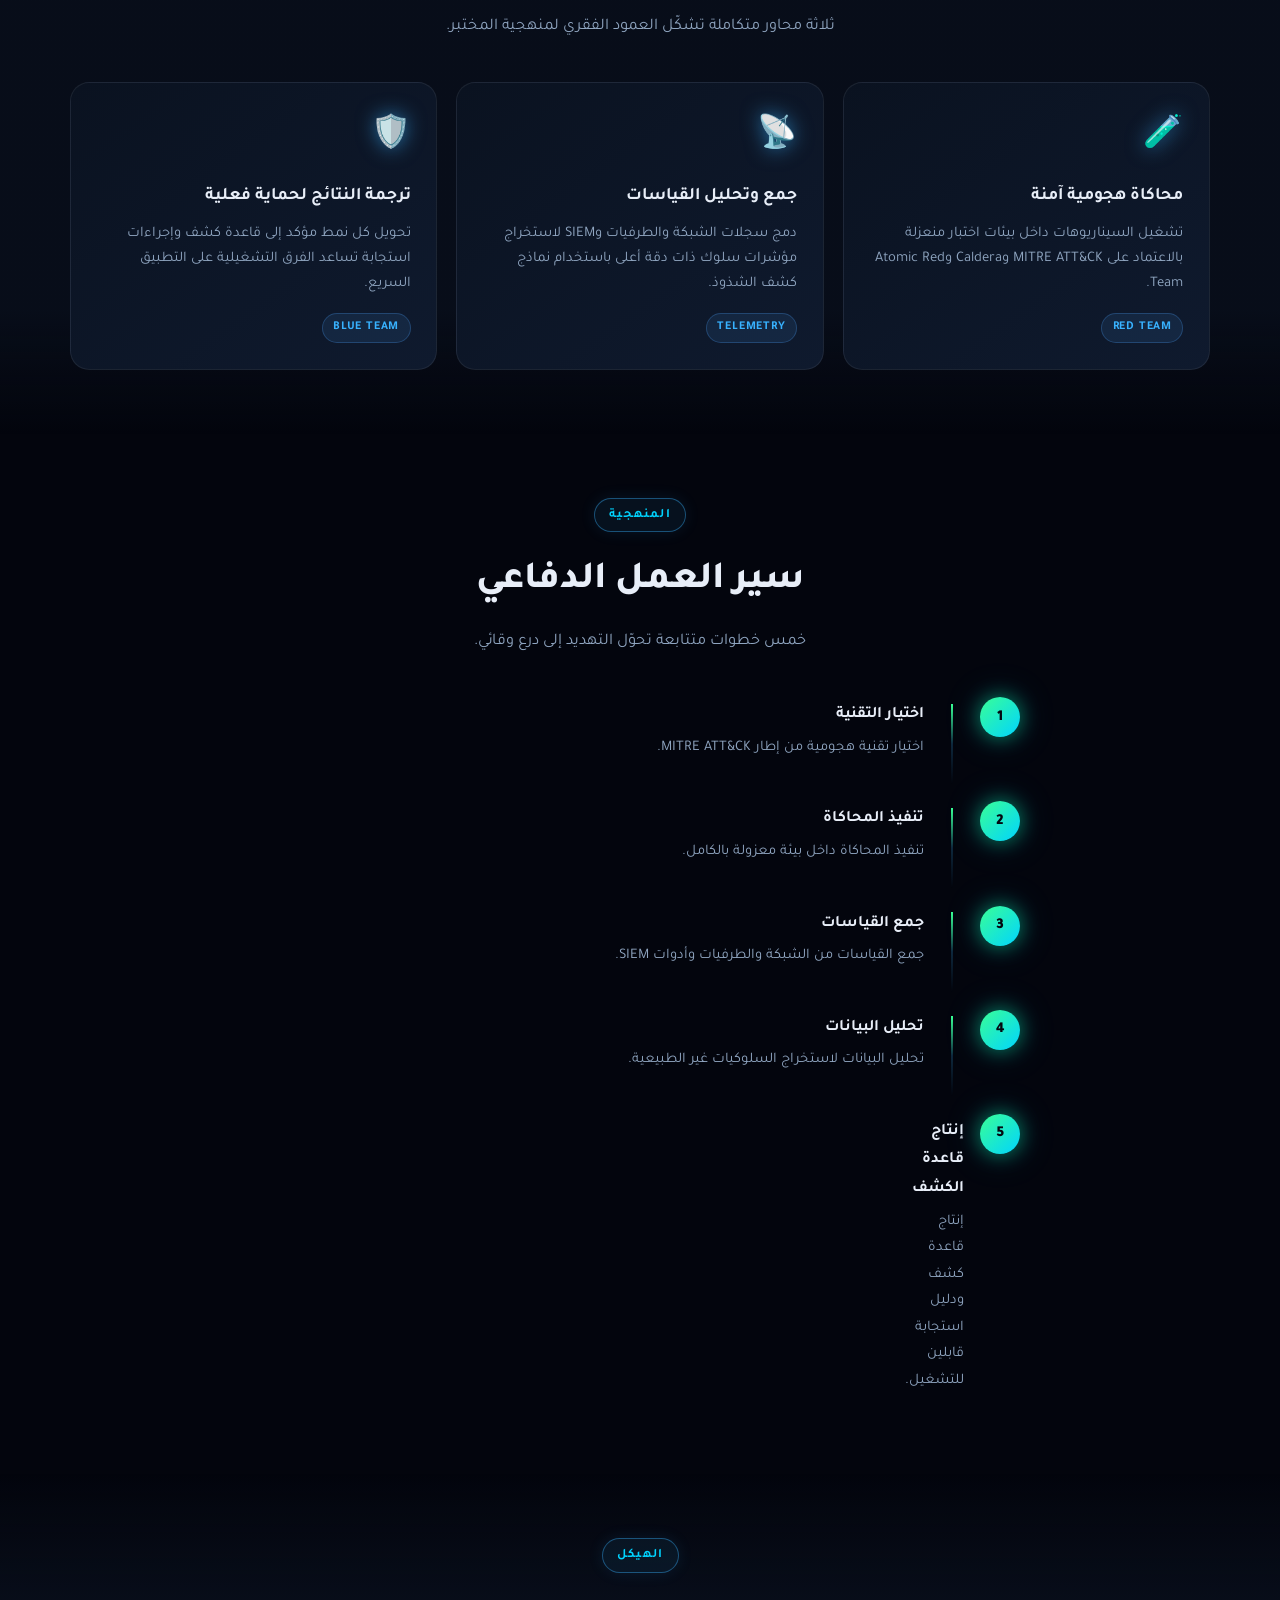
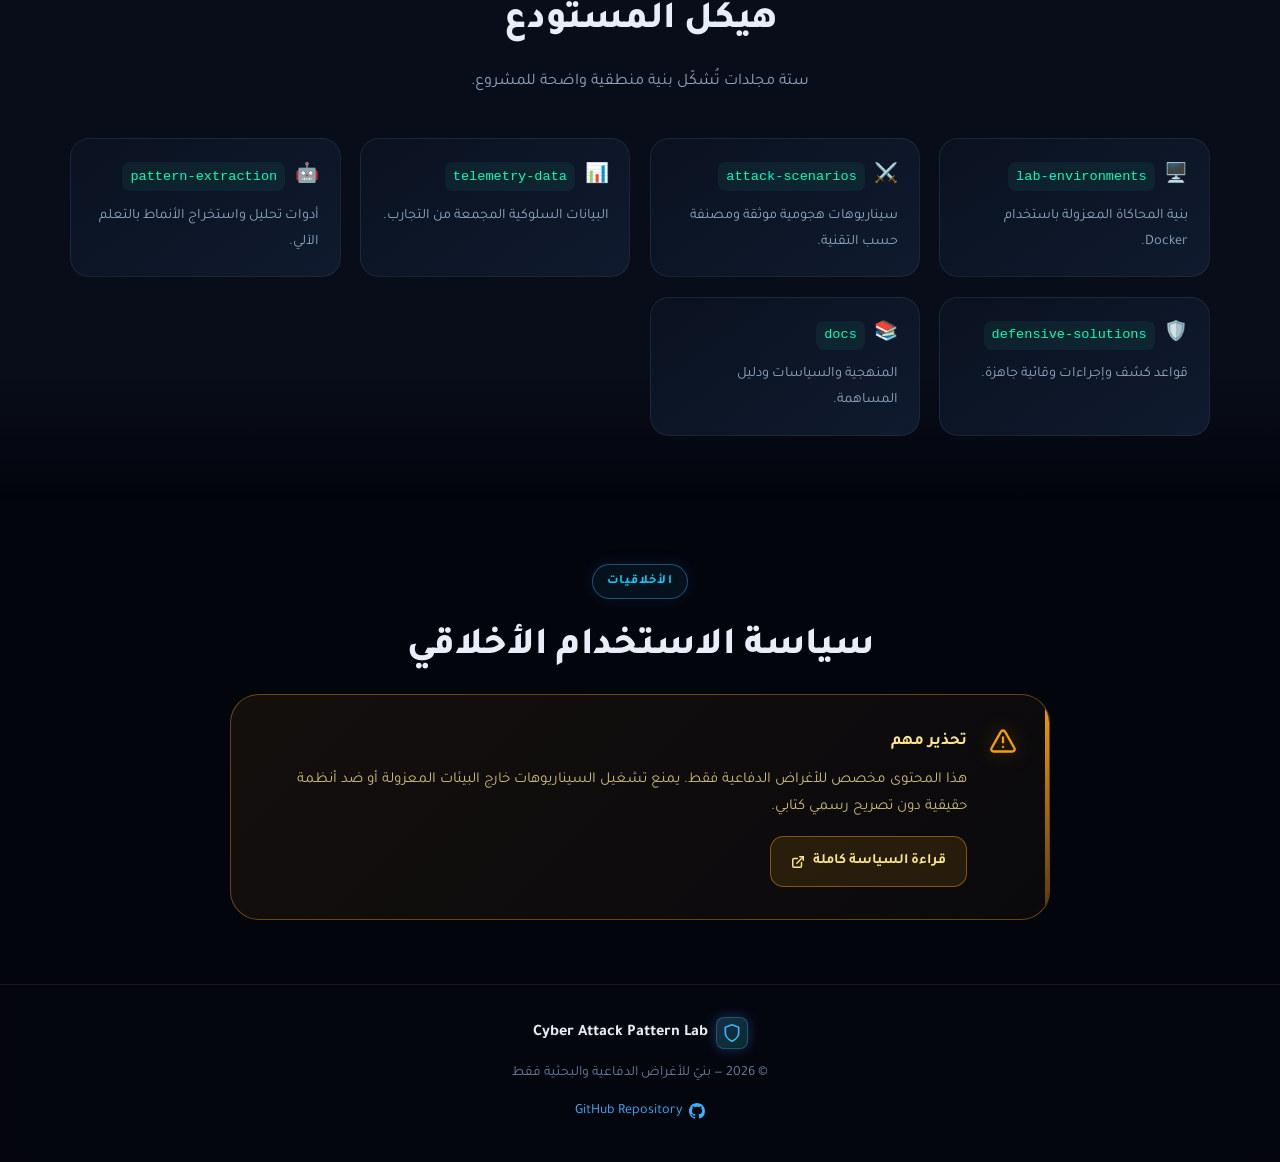
==== commit ff09deb3: "fix: address code review - replace hardcoded colors with CSS vars, fix aria-label" ====
--- a/index.html
+++ b/index.html
@@ -31,7 +31,7 @@
   <div class="scan-line" aria-hidden="true"></div>
 
   <!-- ===== Threat monitor ===== -->
-  <aside id="threat-monitor" aria-label="مؤشر مستوى التهديد">
+  <aside id="threat-monitor" aria-label="نظام المراقبة">
     <div class="monitor-header">
       <span class="monitor-dot"></span>
       <span>نظام المراقبة</span>
--- a/style.css
+++ b/style.css
@@ -33,6 +33,7 @@
   --crimson:       #ff3864;
   --crimson-dim:   #cc1f44;
   --crimson-glow:  rgba(255,56,100,.15);
+  --text-dark:     #040810;
 
   /* Borders & shadows */
   --border:        rgba(255,255,255,.07);
@@ -116,7 +117,6 @@
   transition: transform .06s linear;
   will-change: transform;
 }
-
 /* ── Threat monitor widget ── */
 #threat-monitor {
   position: fixed;
@@ -413,7 +413,7 @@
 
 .btn-primary {
   background: linear-gradient(135deg, var(--blue-neon), var(--blue-dim));
-  color: #03050d;
+  color: var(--bg);
   border-color: rgba(0,212,255,.5);
   box-shadow: 0 4px 18px rgba(0,212,255,.3), 0 0 40px rgba(0,212,255,.1);
   font-weight: 800;
@@ -877,7 +877,7 @@
   display: grid;
   place-items: center;
   font-weight: 900;
-  color: #040810;
+  color: var(--text-dark);
   font-size: .95rem;
   box-shadow: 0 0 20px rgba(0,255,179,.5), 0 0 40px rgba(56,178,255,.2);
   flex-shrink: 0;
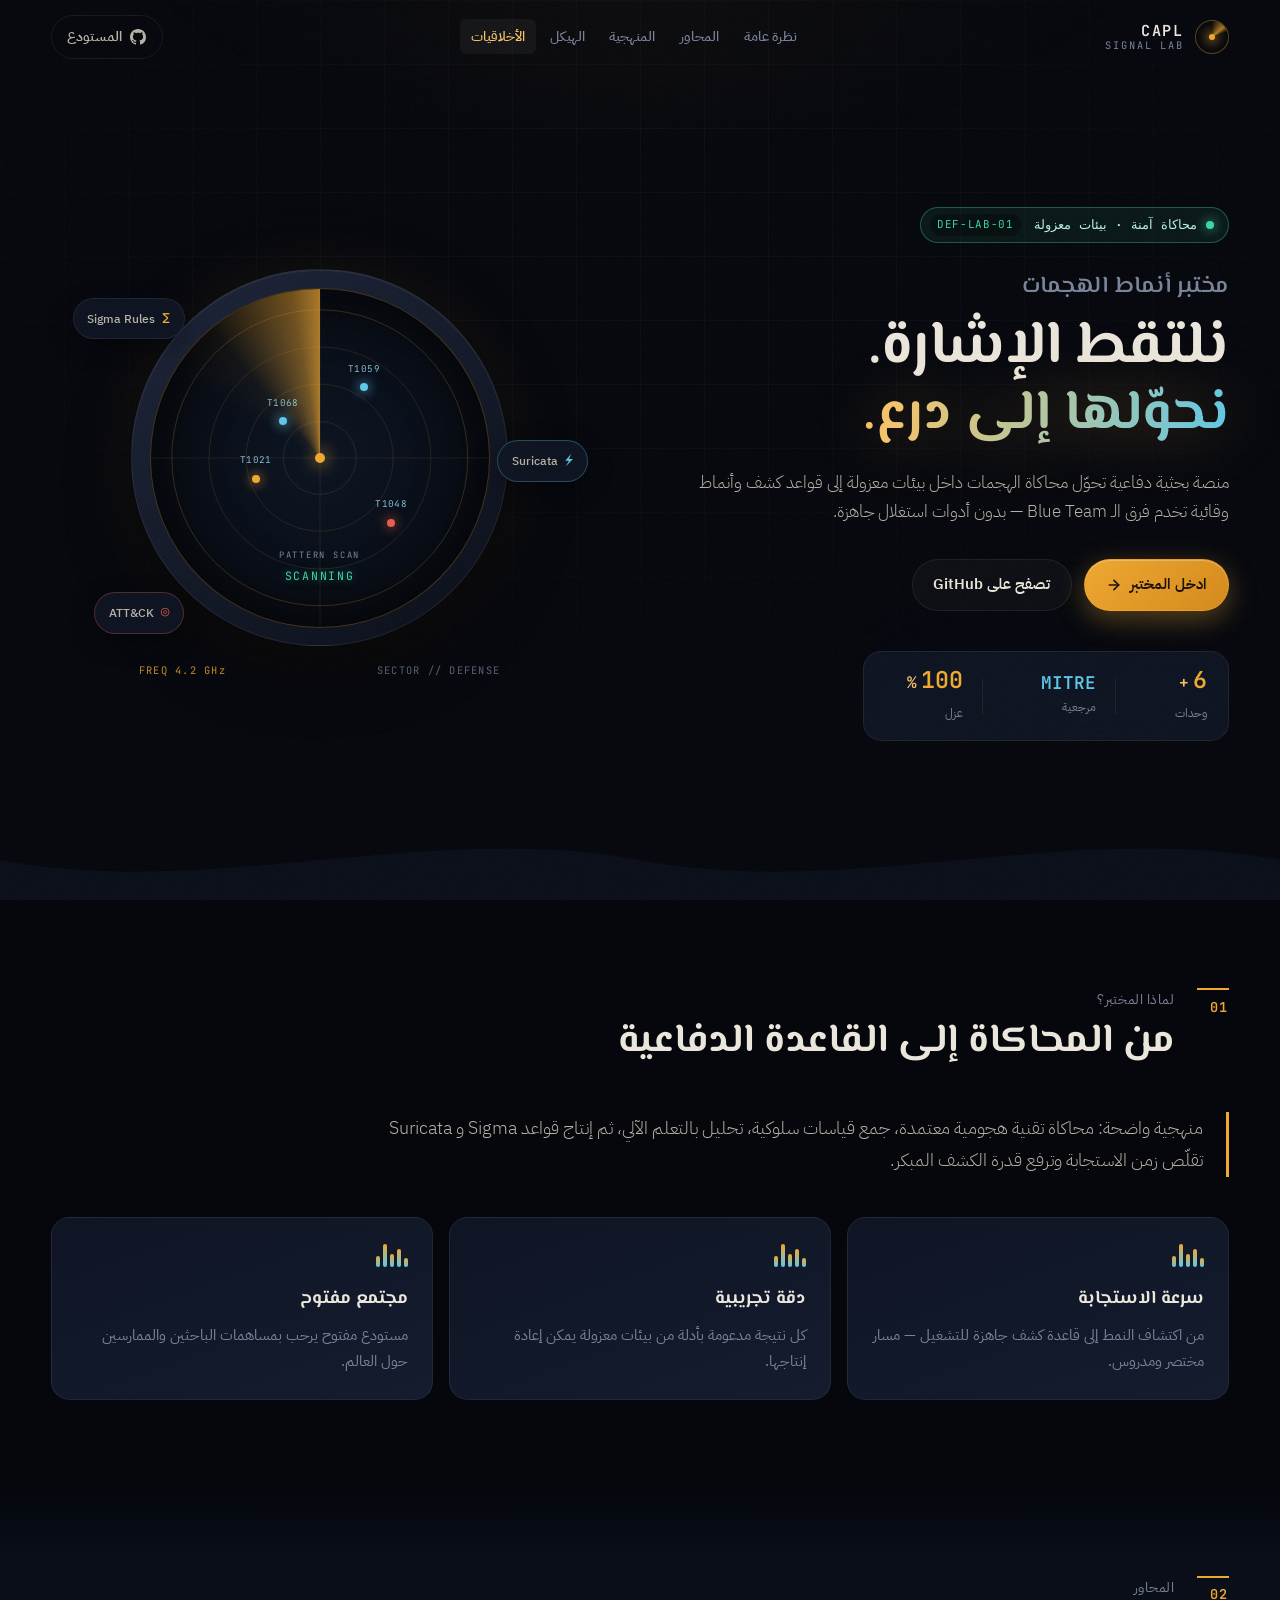
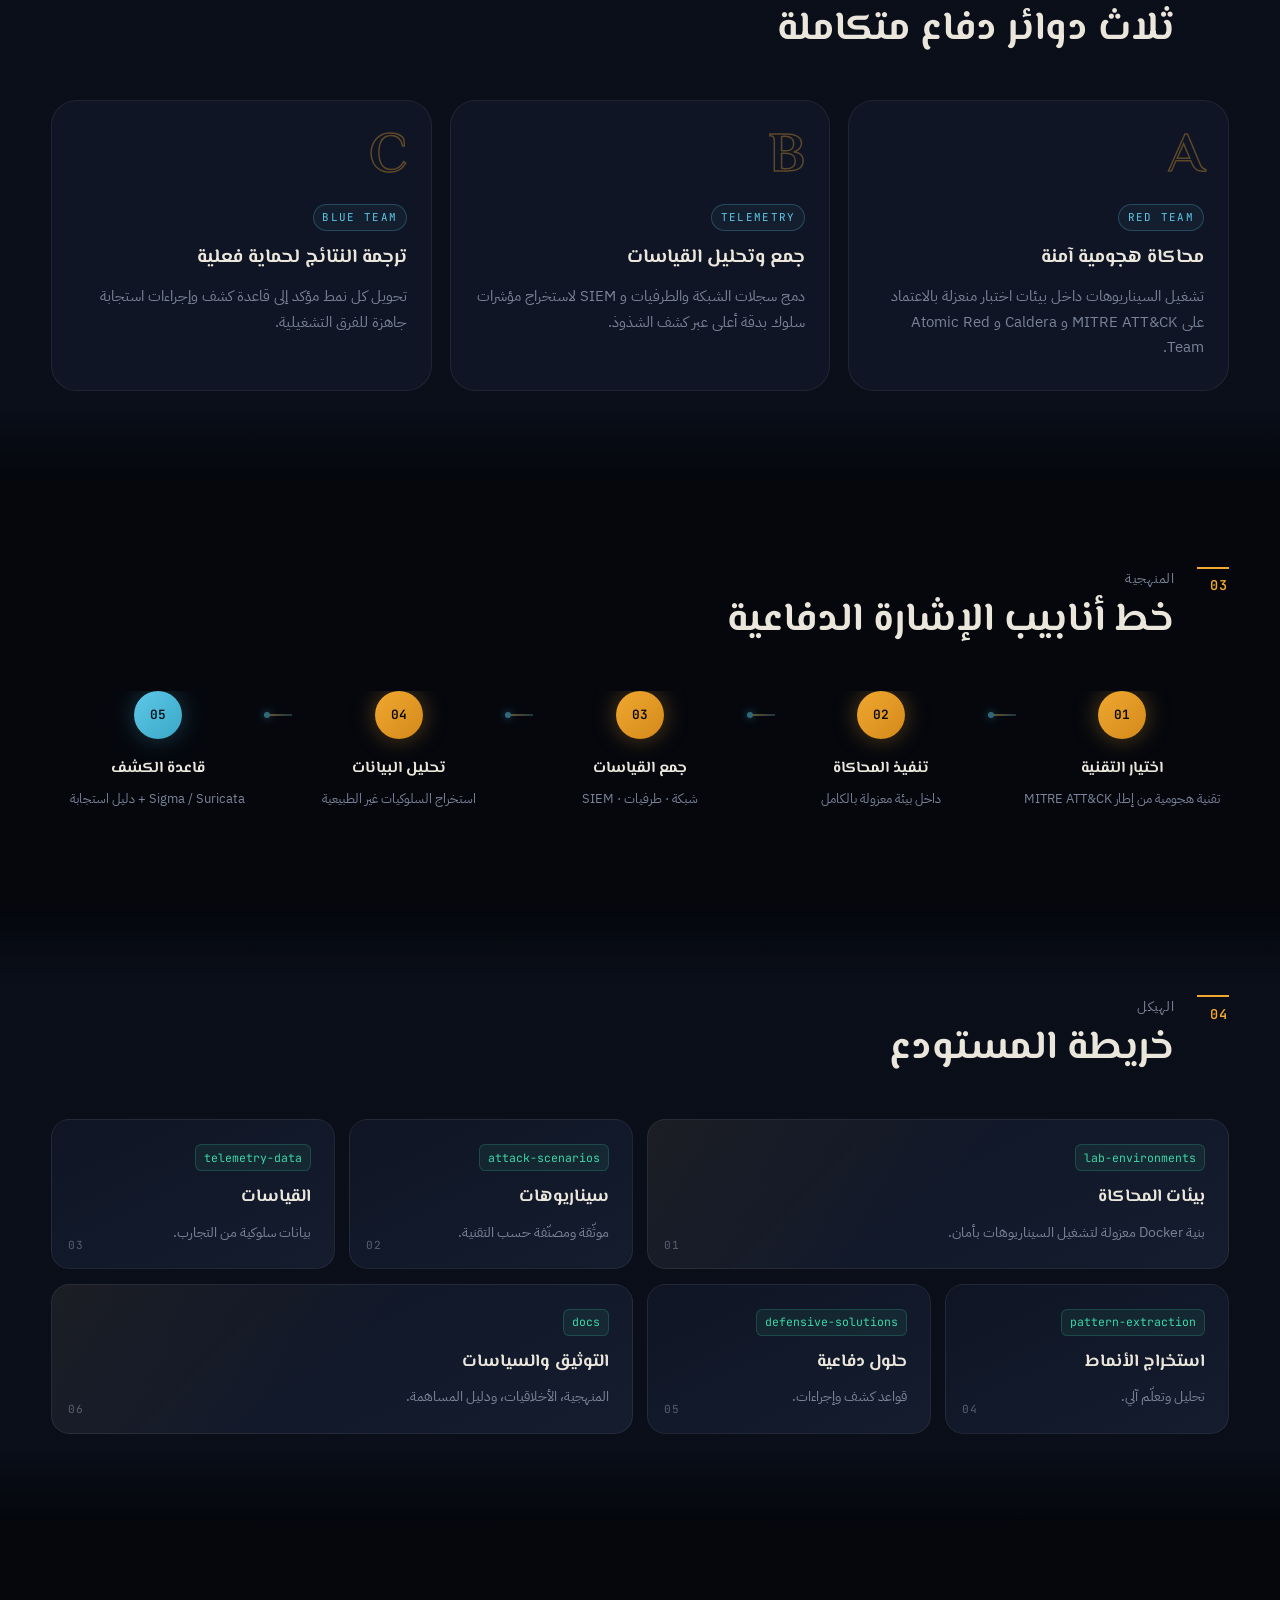
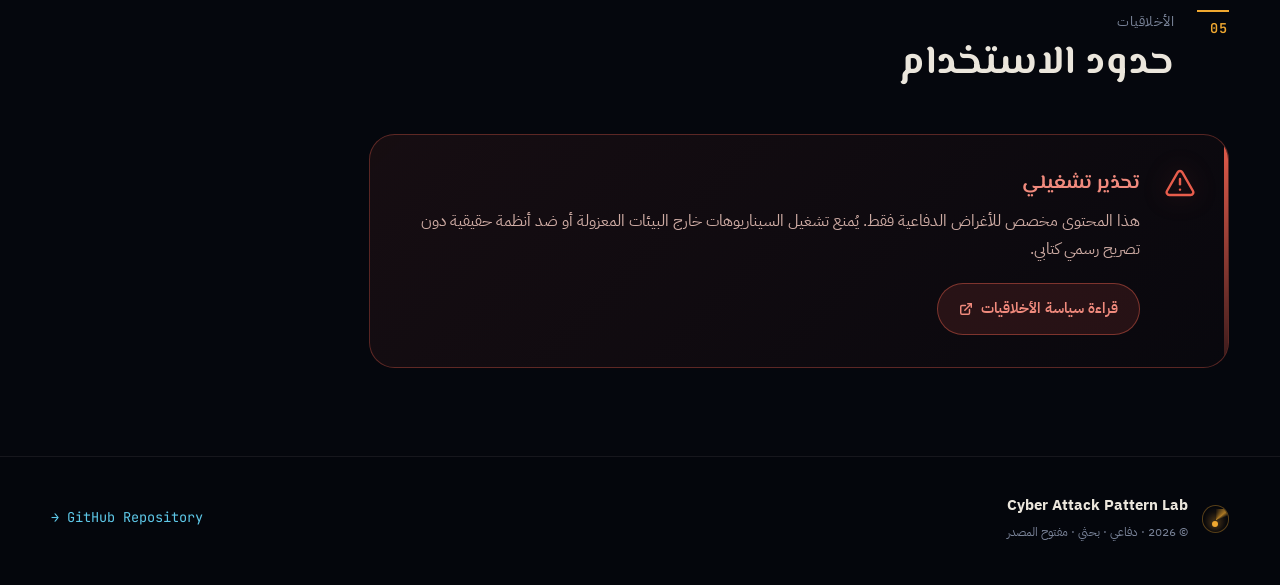
==== commit 1cdf437d: "Redesign site with Signal Lab radar aesthetic. Replace the generic neon cyberpunk theme with a radar" ====
--- a/index.html
+++ b/index.html
@@ -7,57 +7,28 @@
   <title>Cyber Attack Pattern Lab | مختبر أنماط الهجمات السيبرانية</title>
   <link rel="preconnect" href="https://fonts.googleapis.com">
   <link rel="preconnect" href="https://fonts.gstatic.com" crossorigin>
-  <link href="https://fonts.googleapis.com/css2?family=Tajawal:wght@300;400;500;700;900&display=swap" rel="stylesheet">
+  <link href="https://fonts.googleapis.com/css2?family=El+Messiri:wght@500;600;700&family=IBM+Plex+Sans+Arabic:wght@300;400;500;600;700&family=JetBrains+Mono:wght@400;500;600&display=swap" rel="stylesheet">
   <link rel="stylesheet" href="style.css">
 </head>
 <body>
 
-  <!-- ===== Progress bar ===== -->
-  <div id="progress-bar" aria-hidden="true"></div>
-
-  <!-- ===== Hex grid ===== -->
-  <div class="hex-grid" aria-hidden="true"></div>
-
-  <!-- ===== Matrix rain canvas ===== -->
-  <canvas id="matrix-canvas" aria-hidden="true"></canvas>
-
-  <!-- ===== Particle canvas ===== -->
-  <canvas id="particle-canvas" aria-hidden="true"></canvas>
-
-  <!-- ===== Cursor glow ===== -->
-  <div id="cursor-glow" aria-hidden="true"></div>
-
-  <!-- ===== Scan line overlay ===== -->
-  <div class="scan-line" aria-hidden="true"></div>
-
-  <!-- ===== Threat monitor ===== -->
-  <aside id="threat-monitor" aria-label="نظام المراقبة">
-    <div class="monitor-header">
-      <span class="monitor-dot"></span>
-      <span>نظام المراقبة</span>
-    </div>
-    <div>
-      <div class="monitor-label">مستوى التهديد</div>
-      <div class="monitor-value low" id="threat-level-text">منخفض</div>
-    </div>
-    <div class="monitor-bar-track">
-      <div class="monitor-bar-fill" id="threat-bar" style="width:22%"></div>
-    </div>
-    <div>
-      <div class="monitor-label">الحالة</div>
-      <div class="monitor-value" style="color:var(--green-neon);font-size:.78rem;">محاكاة آمنة ✓</div>
-    </div>
-  </aside>
-
-  <!-- ===== NAV ===== -->
+  <div class="noise" aria-hidden="true"></div>
+  <div class="grid-floor" aria-hidden="true"></div>
+  <div id="scroll-progress" aria-hidden="true"></div>
+
+  <!-- NAV -->
   <header id="top">
     <nav class="navbar" role="navigation" aria-label="القائمة الرئيسية">
       <div class="container nav-inner">
-        <a class="brand" href="#top" aria-label="العودة إلى الأعلى">
-          <span class="brand-icon" aria-hidden="true">
-            <svg width="22" height="22" viewBox="0 0 24 24" fill="none" stroke="currentColor" stroke-width="2" stroke-linecap="round" stroke-linejoin="round"><path d="M12 22s8-4 8-10V5l-8-3-8 3v7c0 6 8 10 8 10z"/></svg>
+        <a class="brand" href="#top">
+          <span class="brand-radar" aria-hidden="true">
+            <span class="brand-sweep"></span>
+            <span class="brand-core"></span>
           </span>
-          <span class="brand-text">CAPL</span>
+          <span class="brand-text">
+            <span class="brand-name">CAPL</span>
+            <span class="brand-sub">Signal Lab</span>
+          </span>
         </a>
 
         <button class="nav-toggle" id="nav-toggle" aria-expanded="false" aria-controls="nav-menu" aria-label="فتح القائمة">
@@ -74,261 +45,323 @@
 
         <a href="https://github.com/mwthrc23-ui/cyber-attack-pattern-lab.github.io"
            target="_blank" rel="noreferrer" class="btn btn-ghost nav-github">
-          <svg width="18" height="18" viewBox="0 0 24 24" fill="currentColor" aria-hidden="true"><path d="M12 0C5.37 0 0 5.37 0 12c0 5.31 3.435 9.795 8.205 11.385.6.105.825-.255.825-.57 0-.285-.015-1.23-.015-2.235-3.015.555-3.795-.735-4.035-1.41-.135-.345-.72-1.41-1.23-1.695-.42-.225-1.02-.78-.015-.795.945-.015 1.62.87 1.845 1.23 1.08 1.815 2.805 1.305 3.495.99.105-.78.42-1.305.765-1.605-2.67-.3-5.46-1.335-5.46-5.925 0-1.305.465-2.385 1.23-3.225-.12-.3-.54-1.53.12-3.18 0 0 1.005-.315 3.3 1.23.96-.27 1.98-.405 3-.405s2.04.135 3 .405c2.295-1.56 3.3-1.23 3.3-1.23.66 1.65.24 2.88.12 3.18.765.84 1.23 1.905 1.23 3.225 0 4.605-2.805 5.625-5.475 5.925.435.375.81 1.095.81 2.22 0 1.605-.015 2.895-.015 3.3 0 .315.225.69.825.57A12.02 12.02 0 0 0 24 12c0-6.63-5.37-12-12-12z"/></svg>
-          <span>GitHub</span>
+          <svg width="16" height="16" viewBox="0 0 24 24" fill="currentColor" aria-hidden="true"><path d="M12 0C5.37 0 0 5.37 0 12c0 5.31 3.435 9.795 8.205 11.385.6.105.825-.255.825-.57 0-.285-.015-1.23-.015-2.235-3.015.555-3.795-.735-4.035-1.41-.135-.345-.72-1.41-1.23-1.695-.42-.225-1.02-.78-.015-.795.945-.015 1.62.87 1.845 1.23 1.08 1.815 2.805 1.305 3.495.99.105-.78.42-1.305.765-1.605-2.67-.3-5.46-1.335-5.46-5.925 0-1.305.465-2.385 1.23-3.225-.12-.3-.54-1.53.12-3.18 0 0 1.005-.315 3.3 1.23.96-.27 1.98-.405 3-.405s2.04.135 3 .405c2.295-1.56 3.3-1.23 3.3-1.23.66 1.65.24 2.88.12 3.18.765.84 1.23 1.905 1.23 3.225 0 4.605-2.805 5.625-5.475 5.925.435.375.81 1.095.81 2.22 0 1.605-.015 2.895-.015 3.3 0 .315.225.69.825.57A12.02 12.02 0 0 0 24 12c0-6.63-5.37-12-12-12z"/></svg>
+          المستودع
         </a>
       </div>
     </nav>
   </header>
 
-  <!-- ===== HERO ===== -->
+  <!-- HERO -->
   <section class="hero" aria-labelledby="hero-title">
-    <div class="hero-glow hero-glow--blue" aria-hidden="true"></div>
-    <div class="hero-glow hero-glow--green" aria-hidden="true"></div>
-    <div class="hero-glow hero-glow--purple" aria-hidden="true"></div>
-
-    <div class="container hero-content">
-      <div class="kicker-wrap">
-        <span class="kicker-dot" aria-hidden="true"></span>
-        <span class="kicker">منصة بحثية دفاعية مفتوحة المصدر</span>
-      </div>
-
-      <h1 id="hero-title">
-        <span class="title-line glitch-wrap" data-text="تحويل محاكاة الهجمات">تحويل محاكاة الهجمات</span>
-        <span class="title-line title-line--accent" id="typed-line" aria-live="polite">إلى قواعد كشف دقيقة</span>
-      </h1>
-
-      <p class="lead">
-        محاكاة آمنة داخل بيئات معزولة · بيانات سلوكية موثوقة · أنماط هجومية تخدم فرق الدفاع السيبراني
-      </p>
-
-      <div class="hero-actions">
-        <a href="#about" class="btn btn-primary ripple-container">
-          <svg width="16" height="16" viewBox="0 0 24 24" fill="none" stroke="currentColor" stroke-width="2.5" stroke-linecap="round" stroke-linejoin="round" aria-hidden="true"><circle cx="11" cy="11" r="8"/><path d="m21 21-4.35-4.35"/></svg>
-          استكشف المشروع
-        </a>
-        <a href="https://github.com/mwthrc23-ui/cyber-attack-pattern-lab.github.io"
-           target="_blank" rel="noreferrer" class="btn btn-outline ripple-container">
-          <svg width="16" height="16" viewBox="0 0 24 24" fill="currentColor" aria-hidden="true"><path d="M12 0C5.37 0 0 5.37 0 12c0 5.31 3.435 9.795 8.205 11.385.6.105.825-.255.825-.57 0-.285-.015-1.23-.015-2.235-3.015.555-3.795-.735-4.035-1.41-.135-.345-.72-1.41-1.23-1.695-.42-.225-1.02-.78-.015-.795.945-.015 1.62.87 1.845 1.23 1.08 1.815 2.805 1.305 3.495.99.105-.78.42-1.305.765-1.605-2.67-.3-5.46-1.335-5.46-5.925 0-1.305.465-2.385 1.23-3.225-.12-.3-.54-1.53.12-3.18 0 0 1.005-.315 3.3 1.23.96-.27 1.98-.405 3-.405s2.04.135 3 .405c2.295-1.56 3.3-1.23 3.3-1.23.66 1.65.24 2.88.12 3.18.765.84 1.23 1.905 1.23 3.225 0 4.605-2.805 5.625-5.475 5.925.435.375.81 1.095.81 2.22 0 1.605-.015 2.895-.015 3.3 0 .315.225.69.825.57A12.02 12.02 0 0 0 24 12c0-6.63-5.37-12-12-12z"/></svg>
-          تصفح المستودع
-        </a>
-      </div>
-
-      <ul class="hero-metrics" aria-label="إحصاءات المشروع" role="list">
-        <li class="metric-card">
-          <span class="metric-value" data-target="6">0</span>
-          <span class="metric-plus">+</span>
-          <span class="metric-label">وحدات رئيسية</span>
-        </li>
-        <li class="metric-card">
-          <span class="metric-value metric-text">MITRE</span>
-          <span class="metric-label">مرجعية تقنية</span>
-        </li>
-        <li class="metric-card">
-          <span class="metric-value" data-target="100">0</span>
-          <span class="metric-plus">%</span>
-          <span class="metric-label">بيئات معزولة</span>
-        </li>
-      </ul>
+    <div class="container hero-grid">
+      <div class="hero-copy">
+        <div class="status-chip">
+          <span class="status-pulse" aria-hidden="true"></span>
+          <span>محاكاة آمنة · بيئات معزولة</span>
+          <span class="status-code">DEF-LAB-01</span>
+        </div>
+
+        <h1 id="hero-title">
+          <span class="title-eyebrow">مختبر أنماط الهجمات</span>
+          <span class="title-main">نلتقط الإشارة.</span>
+          <span class="title-accent">نحوّلها إلى درع.</span>
+        </h1>
+
+        <p class="lead">
+          منصة بحثية دفاعية تحوّل محاكاة الهجمات داخل بيئات معزولة إلى قواعد كشف
+          وأنماط وقائية تخدم فرق الـ Blue Team — بدون أدوات استغلال جاهزة.
+        </p>
+
+        <div class="hero-actions">
+          <a href="#about" class="btn btn-primary">
+            <span>ادخل المختبر</span>
+            <svg width="16" height="16" viewBox="0 0 24 24" fill="none" stroke="currentColor" stroke-width="2.5" stroke-linecap="round" stroke-linejoin="round" aria-hidden="true"><path d="M5 12h14"/><path d="m12 5 7 7-7 7"/></svg>
+          </a>
+          <a href="https://github.com/mwthrc23-ui/cyber-attack-pattern-lab.github.io"
+             target="_blank" rel="noreferrer" class="btn btn-outline">تصفح على GitHub</a>
+        </div>
+
+        <div class="hero-stats" aria-label="مؤشرات المشروع">
+          <div class="stat">
+            <span class="stat-value" data-target="6">0</span>
+            <span class="stat-unit">+</span>
+            <span class="stat-label">وحدات</span>
+          </div>
+          <div class="stat-divider" aria-hidden="true"></div>
+          <div class="stat">
+            <span class="stat-value stat-text">MITRE</span>
+            <span class="stat-label">مرجعية</span>
+          </div>
+          <div class="stat-divider" aria-hidden="true"></div>
+          <div class="stat">
+            <span class="stat-value" data-target="100">0</span>
+            <span class="stat-unit">%</span>
+            <span class="stat-label">عزل</span>
+          </div>
+        </div>
+      </div>
+
+      <!-- Signature: Radar scope -->
+      <div class="radar-stage" aria-hidden="true">
+        <div class="radar-frame">
+          <div class="radar-bezel">
+            <div class="radar-screen">
+              <div class="radar-rings">
+                <span></span><span></span><span></span><span></span>
+              </div>
+              <div class="radar-cross"></div>
+              <div class="radar-sweep"></div>
+              <div class="radar-blip blip-1" data-label="T1059"></div>
+              <div class="radar-blip blip-2" data-label="T1021"></div>
+              <div class="radar-blip blip-3" data-label="T1048"></div>
+              <div class="radar-blip blip-4" data-label="T1068"></div>
+              <div class="radar-center"></div>
+              <div class="radar-readout">
+                <span class="readout-label">PATTERN SCAN</span>
+                <span class="readout-value" id="scan-status">ACTIVE</span>
+              </div>
+            </div>
+          </div>
+          <div class="radar-meta">
+            <span>SECTOR // DEFENSE</span>
+            <span class="radar-freq">FREQ 4.2 GHz</span>
+          </div>
+        </div>
+
+        <div class="orbit-card orbit-a">
+          <span class="orbit-icon">Σ</span>
+          <span>Sigma Rules</span>
+        </div>
+        <div class="orbit-card orbit-b">
+          <span class="orbit-icon">⚡</span>
+          <span>Suricata</span>
+        </div>
+        <div class="orbit-card orbit-c">
+          <span class="orbit-icon">◎</span>
+          <span>ATT&amp;CK</span>
+        </div>
+      </div>
     </div>
 
-    <div class="hero-scroll-indicator" aria-hidden="true">
-      <span></span>
+    <div class="hero-wave" aria-hidden="true">
+      <svg viewBox="0 0 1440 80" preserveAspectRatio="none">
+        <path class="wave-path" d="M0,40 C240,80 480,0 720,40 C960,80 1200,0 1440,40 L1440,80 L0,80 Z"/>
+      </svg>
     </div>
   </section>
 
-  <!-- ===== MAIN CONTENT ===== -->
   <main>
 
-    <!-- About -->
-    <section class="section reveal" id="about" aria-labelledby="about-title">
-      <div class="container section-inner">
-        <div class="section-badge">نظرة عامة</div>
-        <h2 id="about-title">لماذا هذا المختبر؟</h2>
-        <p class="section-desc">
-          يوفر المختبر منهجية واضحة تبدأ من محاكاة تقنية هجومية معتمدة، ثم جمع القياسات وتحليلها بالتعلم الآلي،
-          وانتهاءً بإنتاج قواعد دفاعية عملية مثل Sigma وSuricata لتقليل زمن الاستجابة ورفع قدرة الكشف المبكر.
-        </p>
-
-        <div class="about-features">
-          <div class="feature-item reveal-child">
-            <div class="feature-icon" aria-hidden="true">⚡</div>
-            <div>
+    <!-- ABOUT -->
+    <section class="section" id="about" aria-labelledby="about-title">
+      <div class="container">
+        <div class="section-head">
+          <span class="section-index">01</span>
+          <div>
+            <p class="section-kicker">لماذا المختبر؟</p>
+            <h2 id="about-title">من المحاكاة إلى القاعدة الدفاعية</h2>
+          </div>
+        </div>
+
+        <div class="about-layout">
+          <p class="about-lead">
+            منهجية واضحة: محاكاة تقنية هجومية معتمدة، جمع قياسات سلوكية، تحليل بالتعلم الآلي،
+            ثم إنتاج قواعد Sigma و Suricata تقلّص زمن الاستجابة وترفع قدرة الكشف المبكر.
+          </p>
+
+          <div class="signal-cards">
+            <article class="signal-card">
+              <div class="signal-bars" aria-hidden="true">
+                <i></i><i></i><i></i><i></i><i></i>
+              </div>
               <h3>سرعة الاستجابة</h3>
-              <p>تقليص الوقت بين الكشف عن نمط هجومي وإنتاج قاعدة كشف جاهزة للتشغيل.</p>
+              <p>من اكتشاف النمط إلى قاعدة كشف جاهزة للتشغيل — مسار مختصر ومدروس.</p>
+            </article>
+            <article class="signal-card">
+              <div class="signal-bars" aria-hidden="true">
+                <i></i><i></i><i></i><i></i><i></i>
+              </div>
+              <h3>دقة تجريبية</h3>
+              <p>كل نتيجة مدعومة بأدلة من بيئات معزولة يمكن إعادة إنتاجها.</p>
+            </article>
+            <article class="signal-card">
+              <div class="signal-bars" aria-hidden="true">
+                <i></i><i></i><i></i><i></i><i></i>
+              </div>
+              <h3>مجتمع مفتوح</h3>
+              <p>مستودع مفتوح يرحب بمساهمات الباحثين والممارسين حول العالم.</p>
+            </article>
+          </div>
+        </div>
+      </div>
+    </section>
+
+    <!-- PILLARS -->
+    <section class="section section-dim" id="pillars" aria-labelledby="pillars-title">
+      <div class="container">
+        <div class="section-head">
+          <span class="section-index">02</span>
+          <div>
+            <p class="section-kicker">المحاور</p>
+            <h2 id="pillars-title">ثلاث دوائر دفاع متكاملة</h2>
+          </div>
+        </div>
+
+        <div class="pillars-rail">
+          <article class="pillar">
+            <div class="pillar-num">A</div>
+            <div class="pillar-body">
+              <span class="pillar-tag">Red Team</span>
+              <h3>محاكاة هجومية آمنة</h3>
+              <p>تشغيل السيناريوهات داخل بيئات اختبار منعزلة بالاعتماد على MITRE ATT&amp;CK و Caldera و Atomic Red Team.</p>
             </div>
-          </div>
-          <div class="feature-item reveal-child">
-            <div class="feature-icon" aria-hidden="true">🔬</div>
-            <div>
-              <h3>دقة علمية</h3>
-              <p>كل نتيجة مدعومة بأدلة تجريبية من بيئات معزولة يمكن إعادة إنتاجها.</p>
+            <div class="pillar-glow" aria-hidden="true"></div>
+          </article>
+          <article class="pillar">
+            <div class="pillar-num">B</div>
+            <div class="pillar-body">
+              <span class="pillar-tag">Telemetry</span>
+              <h3>جمع وتحليل القياسات</h3>
+              <p>دمج سجلات الشبكة والطرفيات و SIEM لاستخراج مؤشرات سلوك بدقة أعلى عبر كشف الشذوذ.</p>
             </div>
-          </div>
-          <div class="feature-item reveal-child">
-            <div class="feature-icon" aria-hidden="true">🌐</div>
-            <div>
-              <h3>مجتمع مفتوح</h3>
-              <p>مستودع مفتوح المصدر يرحب بمساهمات الباحثين والممارسين حول العالم.</p>
+            <div class="pillar-glow" aria-hidden="true"></div>
+          </article>
+          <article class="pillar">
+            <div class="pillar-num">C</div>
+            <div class="pillar-body">
+              <span class="pillar-tag">Blue Team</span>
+              <h3>ترجمة النتائج لحماية فعلية</h3>
+              <p>تحويل كل نمط مؤكد إلى قاعدة كشف وإجراءات استجابة جاهزة للفرق التشغيلية.</p>
             </div>
-          </div>
+            <div class="pillar-glow" aria-hidden="true"></div>
+          </article>
         </div>
       </div>
     </section>
 
-    <!-- Pillars -->
-    <section class="section section--alt reveal" id="pillars" aria-labelledby="pillars-title">
-      <div class="container section-inner">
-        <div class="section-badge">المحاور</div>
-        <h2 id="pillars-title">المحاور الأساسية</h2>
-        <p class="section-desc">ثلاثة محاور متكاملة تشكّل العمود الفقري لمنهجية المختبر.</p>
-        <div class="cards-grid">
-          <article class="card reveal-child" tabindex="0">
-            <div class="card-glow" aria-hidden="true"></div>
-            <div class="card-icon" aria-hidden="true">🧪</div>
-            <h3>محاكاة هجومية آمنة</h3>
-            <p>تشغيل السيناريوهات داخل بيئات اختبار منعزلة بالاعتماد على MITRE ATT&amp;CK وCaldera وAtomic Red Team.</p>
-            <div class="card-tag">Red Team</div>
-          </article>
-          <article class="card reveal-child" tabindex="0">
-            <div class="card-glow" aria-hidden="true"></div>
-            <div class="card-icon" aria-hidden="true">📡</div>
-            <h3>جمع وتحليل القياسات</h3>
-            <p>دمج سجلات الشبكة والطرفيات وSIEM لاستخراج مؤشرات سلوك ذات دقة أعلى باستخدام نماذج كشف الشذوذ.</p>
-            <div class="card-tag">Telemetry</div>
-          </article>
-          <article class="card reveal-child" tabindex="0">
-            <div class="card-glow" aria-hidden="true"></div>
-            <div class="card-icon" aria-hidden="true">🛡️</div>
-            <h3>ترجمة النتائج لحماية فعلية</h3>
-            <p>تحويل كل نمط مؤكد إلى قاعدة كشف وإجراءات استجابة تساعد الفرق التشغيلية على التطبيق السريع.</p>
-            <div class="card-tag">Blue Team</div>
-          </article>
+    <!-- WORKFLOW -->
+    <section class="section" id="workflow" aria-labelledby="workflow-title">
+      <div class="container">
+        <div class="section-head">
+          <span class="section-index">03</span>
+          <div>
+            <p class="section-kicker">المنهجية</p>
+            <h2 id="workflow-title">خط أنابيب الإشارة الدفاعية</h2>
+          </div>
+        </div>
+
+        <div class="pipeline" role="list">
+          <div class="pipe-step" role="listitem">
+            <div class="pipe-node"><span>01</span></div>
+            <h3>اختيار التقنية</h3>
+            <p>تقنية هجومية من إطار MITRE ATT&amp;CK</p>
+          </div>
+          <div class="pipe-link" aria-hidden="true"></div>
+          <div class="pipe-step" role="listitem">
+            <div class="pipe-node"><span>02</span></div>
+            <h3>تنفيذ المحاكاة</h3>
+            <p>داخل بيئة معزولة بالكامل</p>
+          </div>
+          <div class="pipe-link" aria-hidden="true"></div>
+          <div class="pipe-step" role="listitem">
+            <div class="pipe-node"><span>03</span></div>
+            <h3>جمع القياسات</h3>
+            <p>شبكة · طرفيات · SIEM</p>
+          </div>
+          <div class="pipe-link" aria-hidden="true"></div>
+          <div class="pipe-step" role="listitem">
+            <div class="pipe-node"><span>04</span></div>
+            <h3>تحليل البيانات</h3>
+            <p>استخراج السلوكيات غير الطبيعية</p>
+          </div>
+          <div class="pipe-link" aria-hidden="true"></div>
+          <div class="pipe-step" role="listitem">
+            <div class="pipe-node pipe-node--end"><span>05</span></div>
+            <h3>قاعدة الكشف</h3>
+            <p>Sigma / Suricata + دليل استجابة</p>
+          </div>
         </div>
       </div>
     </section>
 
-    <!-- Workflow -->
-    <section class="section reveal" id="workflow" aria-labelledby="workflow-title">
-      <div class="container section-inner">
-        <div class="section-badge">المنهجية</div>
-        <h2 id="workflow-title">سير العمل الدفاعي</h2>
-        <p class="section-desc">خمس خطوات متتابعة تحوّل التهديد إلى درع وقائي.</p>
-        <ol class="timeline" role="list">
-          <li class="timeline-item reveal-child">
-            <div class="timeline-step" aria-label="الخطوة 1">1</div>
-            <div class="timeline-connector" aria-hidden="true"></div>
-            <div class="timeline-body">
-              <h3>اختيار التقنية</h3>
-              <p>اختيار تقنية هجومية من إطار MITRE ATT&amp;CK.</p>
-            </div>
-          </li>
-          <li class="timeline-item reveal-child">
-            <div class="timeline-step" aria-label="الخطوة 2">2</div>
-            <div class="timeline-connector" aria-hidden="true"></div>
-            <div class="timeline-body">
-              <h3>تنفيذ المحاكاة</h3>
-              <p>تنفيذ المحاكاة داخل بيئة معزولة بالكامل.</p>
-            </div>
-          </li>
-          <li class="timeline-item reveal-child">
-            <div class="timeline-step" aria-label="الخطوة 3">3</div>
-            <div class="timeline-connector" aria-hidden="true"></div>
-            <div class="timeline-body">
-              <h3>جمع القياسات</h3>
-              <p>جمع القياسات من الشبكة والطرفيات وأدوات SIEM.</p>
-            </div>
-          </li>
-          <li class="timeline-item reveal-child">
-            <div class="timeline-step" aria-label="الخطوة 4">4</div>
-            <div class="timeline-connector" aria-hidden="true"></div>
-            <div class="timeline-body">
-              <h3>تحليل البيانات</h3>
-              <p>تحليل البيانات لاستخراج السلوكيات غير الطبيعية.</p>
-            </div>
-          </li>
-          <li class="timeline-item reveal-child">
-            <div class="timeline-step" aria-label="الخطوة 5">5</div>
-            <div class="timeline-body">
-              <h3>إنتاج قاعدة الكشف</h3>
-              <p>إنتاج قاعدة كشف ودليل استجابة قابلين للتشغيل.</p>
-            </div>
-          </li>
-        </ol>
+    <!-- STRUCTURE -->
+    <section class="section section-dim" id="structure" aria-labelledby="structure-title">
+      <div class="container">
+        <div class="section-head">
+          <span class="section-index">04</span>
+          <div>
+            <p class="section-kicker">الهيكل</p>
+            <h2 id="structure-title">خريطة المستودع</h2>
+          </div>
+        </div>
+
+        <div class="bento">
+          <article class="bento-item bento-wide">
+            <code>lab-environments</code>
+            <h3>بيئات المحاكاة</h3>
+            <p>بنية Docker معزولة لتشغيل السيناريوهات بأمان.</p>
+            <span class="bento-mark">01</span>
+          </article>
+          <article class="bento-item">
+            <code>attack-scenarios</code>
+            <h3>سيناريوهات</h3>
+            <p>موثّقة ومصنّفة حسب التقنية.</p>
+            <span class="bento-mark">02</span>
+          </article>
+          <article class="bento-item">
+            <code>telemetry-data</code>
+            <h3>القياسات</h3>
+            <p>بيانات سلوكية من التجارب.</p>
+            <span class="bento-mark">03</span>
+          </article>
+          <article class="bento-item">
+            <code>pattern-extraction</code>
+            <h3>استخراج الأنماط</h3>
+            <p>تحليل وتعلّم آلي.</p>
+            <span class="bento-mark">04</span>
+          </article>
+          <article class="bento-item">
+            <code>defensive-solutions</code>
+            <h3>حلول دفاعية</h3>
+            <p>قواعد كشف وإجراءات.</p>
+            <span class="bento-mark">05</span>
+          </article>
+          <article class="bento-item bento-wide">
+            <code>docs</code>
+            <h3>التوثيق والسياسات</h3>
+            <p>المنهجية، الأخلاقيات، ودليل المساهمة.</p>
+            <span class="bento-mark">06</span>
+          </article>
+        </div>
       </div>
     </section>
 
-    <!-- Structure -->
-    <section class="section section--alt reveal" id="structure" aria-labelledby="structure-title">
-      <div class="container section-inner">
-        <div class="section-badge">الهيكل</div>
-        <h2 id="structure-title">هيكل المستودع</h2>
-        <p class="section-desc">ستة مجلدات تُشكّل بنية منطقية واضحة للمشروع.</p>
-        <div class="structure-grid">
-          <article class="panel reveal-child" tabindex="0">
-            <div class="panel-header">
-              <span class="panel-icon" aria-hidden="true">🖥️</span>
-              <code>lab-environments</code>
-            </div>
-            <p>بنية المحاكاة المعزولة باستخدام Docker.</p>
-          </article>
-          <article class="panel reveal-child" tabindex="0">
-            <div class="panel-header">
-              <span class="panel-icon" aria-hidden="true">⚔️</span>
-              <code>attack-scenarios</code>
-            </div>
-            <p>سيناريوهات هجومية موثقة ومصنفة حسب التقنية.</p>
-          </article>
-          <article class="panel reveal-child" tabindex="0">
-            <div class="panel-header">
-              <span class="panel-icon" aria-hidden="true">📊</span>
-              <code>telemetry-data</code>
-            </div>
-            <p>البيانات السلوكية المجمعة من التجارب.</p>
-          </article>
-          <article class="panel reveal-child" tabindex="0">
-            <div class="panel-header">
-              <span class="panel-icon" aria-hidden="true">🤖</span>
-              <code>pattern-extraction</code>
-            </div>
-            <p>أدوات تحليل واستخراج الأنماط بالتعلم الآلي.</p>
-          </article>
-          <article class="panel reveal-child" tabindex="0">
-            <div class="panel-header">
-              <span class="panel-icon" aria-hidden="true">🛡️</span>
-              <code>defensive-solutions</code>
-            </div>
-            <p>قواعد كشف وإجراءات وقائية جاهزة.</p>
-          </article>
-          <article class="panel reveal-child" tabindex="0">
-            <div class="panel-header">
-              <span class="panel-icon" aria-hidden="true">📚</span>
-              <code>docs</code>
-            </div>
-            <p>المنهجية والسياسات ودليل المساهمة.</p>
-          </article>
-        </div>
-      </div>
-    </section>
-
-    <!-- Ethics -->
-    <section class="section reveal" id="ethics" aria-labelledby="ethics-title">
-      <div class="container section-inner">
-        <div class="section-badge">الأخلاقيات</div>
-        <h2 id="ethics-title">سياسة الاستخدام الأخلاقي</h2>
-        <div class="alert-box">
-          <div class="alert-icon" aria-hidden="true">
-            <svg width="28" height="28" viewBox="0 0 24 24" fill="none" stroke="currentColor" stroke-width="2" stroke-linecap="round" stroke-linejoin="round"><path d="m21.73 18-8-14a2 2 0 0 0-3.48 0l-8 14A2 2 0 0 0 4 21h16a2 2 0 0 0 1.73-3Z"/><path d="M12 9v4"/><path d="M12 17h.01"/></svg>
-          </div>
-          <div class="alert-content">
-            <h3>تحذير مهم</h3>
+    <!-- ETHICS -->
+    <section class="section" id="ethics" aria-labelledby="ethics-title">
+      <div class="container">
+        <div class="section-head">
+          <span class="section-index">05</span>
+          <div>
+            <p class="section-kicker">الأخلاقيات</p>
+            <h2 id="ethics-title">حدود الاستخدام</h2>
+          </div>
+        </div>
+
+        <div class="ethics-panel">
+          <div class="ethics-stripe" aria-hidden="true"></div>
+          <div class="ethics-icon" aria-hidden="true">
+            <svg width="32" height="32" viewBox="0 0 24 24" fill="none" stroke="currentColor" stroke-width="1.8" stroke-linecap="round" stroke-linejoin="round"><path d="m21.73 18-8-14a2 2 0 0 0-3.48 0l-8 14A2 2 0 0 0 4 21h16a2 2 0 0 0 1.73-3Z"/><path d="M12 9v4"/><path d="M12 17h.01"/></svg>
+          </div>
+          <div class="ethics-body">
+            <h3>تحذير تشغيلي</h3>
             <p>
-              هذا المحتوى مخصص للأغراض الدفاعية فقط. يمنع تشغيل السيناريوهات خارج البيئات المعزولة
+              هذا المحتوى مخصص للأغراض الدفاعية فقط. يُمنع تشغيل السيناريوهات خارج البيئات المعزولة
               أو ضد أنظمة حقيقية دون تصريح رسمي كتابي.
             </p>
             <a href="https://github.com/mwthrc23-ui/cyber-attack-pattern-lab.github.io/blob/main/ETHICS_POLICY.md"
                target="_blank" rel="noreferrer" class="btn btn-warn">
-              قراءة السياسة كاملة
+              قراءة سياسة الأخلاقيات
               <svg width="14" height="14" viewBox="0 0 24 24" fill="none" stroke="currentColor" stroke-width="2.5" stroke-linecap="round" stroke-linejoin="round" aria-hidden="true"><path d="M18 13v6a2 2 0 0 1-2 2H5a2 2 0 0 1-2-2V8a2 2 0 0 1 2-2h6"/><polyline points="15 3 21 3 21 9"/><line x1="10" y1="14" x2="21" y2="3"/></svg>
             </a>
           </div>
@@ -338,20 +371,21 @@
 
   </main>
 
-  <!-- ===== FOOTER ===== -->
   <footer class="footer">
-    <div class="container footer-inner">
+    <div class="container footer-grid">
       <div class="footer-brand">
-        <span class="brand-icon" aria-hidden="true">
-          <svg width="20" height="20" viewBox="0 0 24 24" fill="none" stroke="currentColor" stroke-width="2" stroke-linecap="round" stroke-linejoin="round"><path d="M12 22s8-4 8-10V5l-8-3-8 3v7c0 6 8 10 8 10z"/></svg>
+        <span class="brand-radar brand-radar--sm" aria-hidden="true">
+          <span class="brand-sweep"></span>
+          <span class="brand-core"></span>
         </span>
-        <span>Cyber Attack Pattern Lab</span>
-      </div>
-      <p class="footer-copy">© 2026 — بنيّ للأغراض الدفاعية والبحثية فقط</p>
+        <div>
+          <strong>Cyber Attack Pattern Lab</strong>
+          <span>© 2026 · دفاعي · بحثي · مفتوح المصدر</span>
+        </div>
+      </div>
       <a href="https://github.com/mwthrc23-ui/cyber-attack-pattern-lab.github.io"
          target="_blank" rel="noreferrer" class="footer-link">
-        <svg width="16" height="16" viewBox="0 0 24 24" fill="currentColor" aria-hidden="true"><path d="M12 0C5.37 0 0 5.37 0 12c0 5.31 3.435 9.795 8.205 11.385.6.105.825-.255.825-.57 0-.285-.015-1.23-.015-2.235-3.015.555-3.795-.735-4.035-1.41-.135-.345-.72-1.41-1.23-1.695-.42-.225-1.02-.78-.015-.795.945-.015 1.62.87 1.845 1.23 1.08 1.815 2.805 1.305 3.495.99.105-.78.42-1.305.765-1.605-2.67-.3-5.46-1.335-5.46-5.925 0-1.305.465-2.385 1.23-3.225-.12-.3-.54-1.53.12-3.18 0 0 1.005-.315 3.3 1.23.96-.27 1.98-.405 3-.405s2.04.135 3 .405c2.295-1.56 3.3-1.23 3.3-1.23.66 1.65.24 2.88.12 3.18.765.84 1.23 1.905 1.23 3.225 0 4.605-2.805 5.625-5.475 5.925.435.375.81 1.095.81 2.22 0 1.605-.015 2.895-.015 3.3 0 .315.225.69.825.57A12.02 12.02 0 0 0 24 12c0-6.63-5.37-12-12-12z"/></svg>
-        GitHub Repository
+        GitHub Repository →
       </a>
     </div>
   </footer>
@@ -360,298 +394,100 @@
   (() => {
     'use strict';
 
-    /* ── Constants ── */
-    const PARTICLE_COUNT  = window.innerWidth < 600 ? 35 : 80;
-    const PARTICLE_MAX_DIST = 140;
-    const TYPE_SPEED_MS   = 80;
-    const DELETE_SPEED_MS = 45;
-    const PAUSE_MS        = 2200;
-    const SCROLL_SPY_MARGIN = '-40% 0px -55% 0px';
-    const REVEAL_THRESHOLD  = 0.12;
-
-    /* ═══════════════════════════════════════
-       PARTICLE CANVAS
-    ═══════════════════════════════════════ */
-    const canvas = document.getElementById('particle-canvas');
-    const ctx    = canvas.getContext('2d');
-    let particles = [];
-    const COLORS = ['56,178,255', '0,255,179', '176,102,255', '255,56,100'];
-
-    function resize() { canvas.width = window.innerWidth; canvas.height = window.innerHeight; }
-
-    function randomBetween(a, b) { return a + Math.random() * (b - a); }
-
-    function createParticle() {
-      return {
-        x: Math.random() * canvas.width,
-        y: Math.random() * canvas.height,
-        vx: randomBetween(-0.3, 0.3),
-        vy: randomBetween(-0.3, 0.3),
-        r: randomBetween(1, 2.8),
-        alpha: randomBetween(0.2, 0.65),
-        color: COLORS[Math.floor(Math.random() * COLORS.length)]
-      };
-    }
-
-    function initParticles() { particles = Array.from({ length: PARTICLE_COUNT }, createParticle); }
-
-    function drawParticle(p) {
-      ctx.beginPath();
-      ctx.arc(p.x, p.y, p.r, 0, Math.PI * 2);
-      ctx.fillStyle = `rgba(${p.color},${p.alpha})`;
-      ctx.fill();
-    }
-
-    function drawConnections() {
-      for (let i = 0; i < particles.length; i++) {
-        for (let j = i + 1; j < particles.length; j++) {
-          const dx = particles[i].x - particles[j].x;
-          const dy = particles[i].y - particles[j].y;
-          const dist = Math.sqrt(dx * dx + dy * dy);
-          if (dist < PARTICLE_MAX_DIST) {
-            const opacity = (1 - dist / PARTICLE_MAX_DIST) * 0.22;
-            ctx.beginPath();
-            ctx.moveTo(particles[i].x, particles[i].y);
-            ctx.lineTo(particles[j].x, particles[j].y);
-            ctx.strokeStyle = `rgba(56,178,255,${opacity})`;
-            ctx.lineWidth = 0.7;
-            ctx.stroke();
-          }
-        }
-      }
-    }
-
-    function animateParticles() {
-      ctx.clearRect(0, 0, canvas.width, canvas.height);
-      particles.forEach(p => {
-        p.x += p.vx; p.y += p.vy;
-        if (p.x < 0 || p.x > canvas.width)  p.vx *= -1;
-        if (p.y < 0 || p.y > canvas.height) p.vy *= -1;
-        drawParticle(p);
-      });
-      drawConnections();
-      requestAnimationFrame(animateParticles);
-    }
-
-    window.addEventListener('resize', resize);
-    resize(); initParticles(); animateParticles();
-
-    /* ═══════════════════════════════════════
-       MATRIX RAIN
-    ═══════════════════════════════════════ */
-    const mCanvas = document.getElementById('matrix-canvas');
-    const mCtx    = mCanvas.getContext('2d');
-    const CHARS   = 'ABCDEFGHIJKLMNOPQRSTUVWXYZ0123456789@#$%&!?<>{}[]01';
-    const FONT_SZ = 13;
-    let drops = [];
-
-    function resizeMatrix() {
-      mCanvas.width  = window.innerWidth;
-      mCanvas.height = window.innerHeight;
-      const cols = Math.floor(mCanvas.width / FONT_SZ);
-      drops = Array.from({ length: cols }, () => Math.random() * -50);
-    }
-
-    function drawMatrix() {
-      mCtx.fillStyle = 'rgba(3,5,13,.06)';
-      mCtx.fillRect(0, 0, mCanvas.width, mCanvas.height);
-      mCtx.font = FONT_SZ + 'px monospace';
-      drops.forEach((y, i) => {
-        const char = CHARS[Math.floor(Math.random() * CHARS.length)];
-        const hue  = Math.random() > 0.92 ? '255,255,255' : '0,255,179';
-        mCtx.fillStyle = `rgba(${hue},0.85)`;
-        mCtx.fillText(char, i * FONT_SZ, y * FONT_SZ);
-        if (y * FONT_SZ > mCanvas.height && Math.random() > 0.975) drops[i] = 0;
-        drops[i] += 0.5;
-      });
-    }
-
-    resizeMatrix();
-    window.addEventListener('resize', resizeMatrix);
-    setInterval(drawMatrix, 55);
-
-    /* ═══════════════════════════════════════
-       CURSOR GLOW
-    ═══════════════════════════════════════ */
-    const cursorGlow = document.getElementById('cursor-glow');
-    let cx = window.innerWidth / 2, cy = window.innerHeight / 2;
-    let gcx = cx, gcy = cy;
-
-    document.addEventListener('mousemove', e => { cx = e.clientX; cy = e.clientY; });
-
-    function animateCursor() {
-      gcx += (cx - gcx) * 0.08;
-      gcy += (cy - gcy) * 0.08;
-      cursorGlow.style.left = gcx + 'px';
-      cursorGlow.style.top  = gcy + 'px';
-      requestAnimationFrame(animateCursor);
-    }
-    animateCursor();
-
-    /* ═══════════════════════════════════════
-       RIPPLE ON BUTTONS
-    ═══════════════════════════════════════ */
-    document.querySelectorAll('.ripple-container').forEach(btn => {
-      btn.addEventListener('click', e => {
-        const rect   = btn.getBoundingClientRect();
-        const size   = Math.max(rect.width, rect.height);
-        const x      = e.clientX - rect.left - size / 2;
-        const y      = e.clientY - rect.top  - size / 2;
-        const wave   = document.createElement('span');
-        wave.className = 'ripple-wave';
-        wave.style.cssText = `width:${size}px;height:${size}px;left:${x}px;top:${y}px`;
-        btn.appendChild(wave);
-        setTimeout(() => wave.remove(), 600);
-      });
-    });
-
-    /* ═══════════════════════════════════════
-       PROGRESS BAR
-    ═══════════════════════════════════════ */
-    const progressBar = document.getElementById('progress-bar');
-    function updateProgress() {
-      const scrollTop    = document.documentElement.scrollTop;
-      const scrollHeight = document.documentElement.scrollHeight - window.innerHeight;
-      const pct          = scrollHeight > 0 ? (scrollTop / scrollHeight) * 100 : 0;
-      progressBar.style.width = pct + '%';
-    }
-    window.addEventListener('scroll', updateProgress, { passive: true });
-
-    /* ═══════════════════════════════════════
-       THREAT MONITOR
-    ═══════════════════════════════════════ */
-    const threatText = document.getElementById('threat-level-text');
-    const threatBar  = document.getElementById('threat-bar');
-    const THREAT_STATES = [
-      { label: 'منخفض',  cls: 'low',  pct: 22,  bar: 'linear-gradient(90deg,#00ffb3,#38b2ff)' },
-      { label: 'متوسط', cls: 'med',  pct: 55,  bar: 'linear-gradient(90deg,#f59e0b,#ff8c00)' },
-      { label: 'مرتفع', cls: 'high', pct: 85,  bar: 'linear-gradient(90deg,#ff3864,#b066ff)' },
-      { label: 'منخفض',  cls: 'low',  pct: 18,  bar: 'linear-gradient(90deg,#00ffb3,#38b2ff)' },
-    ];
-    let tIdx = 0;
-    function cycleThreat() {
-      const s = THREAT_STATES[tIdx % THREAT_STATES.length];
-      threatText.textContent = s.label;
-      threatText.className   = 'monitor-value ' + s.cls;
-      threatBar.style.width  = s.pct + '%';
-      threatBar.style.background = s.bar;
-      tIdx++;
-    }
-    setInterval(cycleThreat, 4500);
-
-    /* ═══════════════════════════════════════
-       3D CARD TILT
-    ═══════════════════════════════════════ */
-    document.querySelectorAll('.card, .panel, .feature-item').forEach(card => {
-      card.addEventListener('mousemove', e => {
-        const rect = card.getBoundingClientRect();
-        const x    = (e.clientX - rect.left) / rect.width  - 0.5;
-        const y    = (e.clientY - rect.top)  / rect.height - 0.5;
-        card.style.transform = `perspective(600px) rotateY(${x * 8}deg) rotateX(${-y * 8}deg) translateY(-5px)`;
-      });
-      card.addEventListener('mouseleave', () => {
-        card.style.transform = '';
-        card.style.transition = 'transform .4s var(--ease-out)';
-        setTimeout(() => { card.style.transition = ''; }, 400);
-      });
-    });
-
-    /* ═══════════════════════════════════════
-       TYPING EFFECT
-    ═══════════════════════════════════════ */
-    const phrases = [
-      'إلى قواعد كشف دقيقة',
-      'إلى درع دفاعي فعّال',
-      'إلى أنماط قابلة للتطبيق',
-      'إلى Sigma & Suricata Rules',
-      'إلى معرفة تصنع الفارق'
-    ];
-    let phraseIdx = 0, charIdx = 0, deleting = false;
-    const typedEl = document.getElementById('typed-line');
-
-    function typeLoop() {
-      if (!typedEl) return;
-      const phrase = phrases[phraseIdx];
-      if (!deleting) {
-        typedEl.textContent = phrase.slice(0, charIdx + 1);
-        charIdx++;
-        if (charIdx === phrase.length) { deleting = true; setTimeout(typeLoop, PAUSE_MS); return; }
-      } else {
-        typedEl.textContent = phrase.slice(0, charIdx - 1);
-        charIdx--;
-        if (charIdx === 0) { deleting = false; phraseIdx = (phraseIdx + 1) % phrases.length; }
-      }
-      setTimeout(typeLoop, deleting ? DELETE_SPEED_MS : TYPE_SPEED_MS);
-    }
-    setTimeout(typeLoop, 1000);
-
-    /* ═══════════════════════════════════════
-       COUNTER ANIMATION
-    ═══════════════════════════════════════ */
+    /* Scroll progress */
+    const bar = document.getElementById('scroll-progress');
+    const onScroll = () => {
+      const top = document.documentElement.scrollTop;
+      const max = document.documentElement.scrollHeight - window.innerHeight;
+      if (bar) bar.style.transform = `scaleX(${max > 0 ? top / max : 0})`;
+      document.querySelector('.navbar')?.classList.toggle('scrolled', window.scrollY > 24);
+    };
+    window.addEventListener('scroll', onScroll, { passive: true });
+    onScroll();
+
+    /* Counters */
     function animateCounter(el) {
       const target = +el.dataset.target;
-      const duration = 1800;
       const start = performance.now();
-      function step(now) {
-        const elapsed = now - start;
-        const progress = Math.min(elapsed / duration, 1);
-        const ease = 1 - Math.pow(1 - progress, 3);
+      const dur = 1600;
+      const tick = (now) => {
+        const t = Math.min((now - start) / dur, 1);
+        const ease = 1 - Math.pow(1 - t, 3);
         el.textContent = Math.round(ease * target);
-        if (progress < 1) requestAnimationFrame(step);
-      }
-      requestAnimationFrame(step);
+        if (t < 1) requestAnimationFrame(tick);
+      };
+      requestAnimationFrame(tick);
     }
-
-    /* ═══════════════════════════════════════
-       INTERSECTION OBSERVER (reveal + counters)
-    ═══════════════════════════════════════ */
-    const revealObserver = new IntersectionObserver((entries) => {
-      entries.forEach(entry => {
-        if (entry.isIntersecting) {
-          entry.target.classList.add('in-view');
-          entry.target.querySelectorAll('[data-target]').forEach(animateCounter);
-          revealObserver.unobserve(entry.target);
-        }
-      });
-    }, { threshold: REVEAL_THRESHOLD });
-
-    document.querySelectorAll('.reveal, .reveal-child').forEach(el => revealObserver.observe(el));
-    document.querySelectorAll('.hero-metrics [data-target]').forEach(animateCounter);
-
-    /* ═══════════════════════════════════════
-       MOBILE NAV
-    ═══════════════════════════════════════ */
+    document.querySelectorAll('[data-target]').forEach(animateCounter);
+
+    /* Mobile nav */
     const toggle = document.getElementById('nav-toggle');
-    const menu   = document.getElementById('nav-menu');
+    const menu = document.getElementById('nav-menu');
     if (toggle && menu) {
       toggle.addEventListener('click', () => {
         const open = menu.classList.toggle('open');
         toggle.setAttribute('aria-expanded', open);
       });
       menu.querySelectorAll('a').forEach(a => {
-        a.addEventListener('click', () => { menu.classList.remove('open'); toggle.setAttribute('aria-expanded', 'false'); });
+        a.addEventListener('click', () => {
+          menu.classList.remove('open');
+          toggle.setAttribute('aria-expanded', 'false');
+        });
       });
     }
 
-    /* ═══════════════════════════════════════
-       SCROLL SPY + NAVBAR
-    ═══════════════════════════════════════ */
-    const sections = document.querySelectorAll('section[id], header[id]');
-    const navLinks = document.querySelectorAll('.nav-links a');
-    const scrollSpy = new IntersectionObserver((entries) => {
+    /* Scroll spy */
+    const links = document.querySelectorAll('.nav-links a');
+    const spy = new IntersectionObserver((entries) => {
       entries.forEach(entry => {
-        if (entry.isIntersecting) {
-          navLinks.forEach(a => a.classList.remove('active'));
-          const link = document.querySelector(`.nav-links a[href="#${entry.target.id}"]`);
-          if (link) link.classList.add('active');
+        if (!entry.isIntersecting) return;
+        links.forEach(a => a.classList.remove('active'));
+        const link = document.querySelector(`.nav-links a[href="#${entry.target.id}"]`);
+        if (link) link.classList.add('active');
+      });
+    }, { rootMargin: '-40% 0px -55% 0px' });
+    document.querySelectorAll('section[id]').forEach(s => spy.observe(s));
+
+    /* Reveal on scroll */
+    const reveal = new IntersectionObserver((entries) => {
+      entries.forEach(e => {
+        if (e.isIntersecting) {
+          e.target.classList.add('is-visible');
+          reveal.unobserve(e.target);
         }
       });
-    }, { rootMargin: SCROLL_SPY_MARGIN });
-    sections.forEach(s => scrollSpy.observe(s));
-
-    const navbar = document.querySelector('.navbar');
-    window.addEventListener('scroll', () => { navbar.classList.toggle('scrolled', window.scrollY > 40); }, { passive: true });
-
+    }, { threshold: 0.12 });
+    document.querySelectorAll('.section, .pillar, .pipe-step, .bento-item, .signal-card, .ethics-panel')
+      .forEach(el => {
+        el.classList.add('reveal-up');
+        reveal.observe(el);
+      });
+
+    /* Radar scan status flicker */
+    const status = document.getElementById('scan-status');
+    const states = ['ACTIVE', 'SCANNING', 'LOCKED', 'ACTIVE'];
+    let si = 0;
+    setInterval(() => {
+      if (!status) return;
+      si = (si + 1) % states.length;
+      status.textContent = states[si];
+    }, 2800);
+
+    /* Subtle parallax on radar blips */
+    const stage = document.querySelector('.radar-stage');
+    if (stage && window.matchMedia('(pointer:fine)').matches) {
+      stage.addEventListener('mousemove', (e) => {
+        const r = stage.getBoundingClientRect();
+        const x = (e.clientX - r.left) / r.width - 0.5;
+        const y = (e.clientY - r.top) / r.height - 0.5;
+        stage.style.setProperty('--tilt-x', `${x * 8}deg`);
+        stage.style.setProperty('--tilt-y', `${-y * 8}deg`);
+      });
+      stage.addEventListener('mouseleave', () => {
+        stage.style.setProperty('--tilt-x', '0deg');
+        stage.style.setProperty('--tilt-y', '0deg');
+      });
+    }
   })();
   </script>
 </body>
--- a/style.css
+++ b/style.css
@@ -1,68 +1,51 @@
 /* ============================================================
-   Cyber Attack Pattern Lab — Enhanced Design System v2
+   CAPL — Signal Laboratory Design System
+   Aesthetic: radar ops console · phosphor amber · ice cyan
    ============================================================ */
 
-/* ── Custom Properties ── */
 :root {
-  /* Palette */
-  --bg:            #03050d;
-  --bg-mid:        #060a14;
-  --surface:       #0a1220;
-  --surface-soft:  #0f1a2e;
-  --surface-hover: #132238;
-  --text:          #e8eef8;
-  --muted:         #8fa5c0;
-  --muted-2:       #6580a0;
-
-  /* Brand colours — neon upgrades */
-  --blue:          #38b2ff;
-  --blue-dim:      #1a8fe8;
-  --blue-neon:     #00d4ff;
-  --blue-glow:     rgba(56,178,255,.22);
-  --green:         #00ffb3;
-  --green-dim:     #00cc90;
-  --green-neon:    #39ff96;
-  --green-glow:    rgba(0,255,179,.18);
-  --warn:          #f59e0b;
-  --warn-glow:     rgba(245,158,11,.15);
-
-  /* New accent colours */
-  --purple:        #b066ff;
-  --purple-dim:    #8840e0;
-  --purple-glow:   rgba(176,102,255,.18);
-  --crimson:       #ff3864;
-  --crimson-dim:   #cc1f44;
-  --crimson-glow:  rgba(255,56,100,.15);
-  --text-dark:     #040810;
-
-  /* Borders & shadows */
-  --border:        rgba(255,255,255,.07);
-  --border-strong: rgba(56,178,255,.3);
-  --shadow-sm:     0 2px 12px rgba(0,0,0,.4);
-  --shadow:        0 12px 40px rgba(0,0,0,.65);
-  --shadow-glow:   0 0 50px rgba(56,178,255,.16);
-  --shadow-purple: 0 0 40px rgba(176,102,255,.2);
-
-  /* Radius & spacing */
-  --radius-sm:  .5rem;
-  --radius:     .85rem;
-  --radius-lg:  1.2rem;
-  --radius-xl:  1.8rem;
-  --space-xs:   .4rem;
-  --space-sm:   .8rem;
-  --space:      1.2rem;
-  --space-lg:   2rem;
-  --space-xl:   4rem;
-
-  /* Typography */
-  --font-sans: "Tajawal", "Segoe UI", Tahoma, Arial, sans-serif;
-
-  /* Animation */
-  --ease: cubic-bezier(.4,0,.2,1);
-  --ease-out: cubic-bezier(0,.6,.4,1);
-}
-
-/* ── Reset & Base ── */
+  /* Surfaces */
+  --void:        #05070d;
+  --ink:         #0a0e18;
+  --panel:       #0f1524;
+  --panel-2:     #141c2e;
+  --panel-3:     #1a2438;
+
+  /* Text */
+  --paper:       #ebe6dc;
+  --paper-dim:   #b8b2a6;
+  --steel:       #7a8499;
+  --steel-dim:   #556070;
+
+  /* Signature palette */
+  --amber:       #f0a830;
+  --amber-soft:  #f5c46a;
+  --amber-glow:  rgba(240, 168, 48, 0.35);
+  --ice:         #5ec8e8;
+  --ice-soft:    #9adcf2;
+  --ice-glow:    rgba(94, 200, 232, 0.28);
+  --coral:       #e85d4c;
+  --coral-soft:  #f08a7d;
+  --coral-glow:  rgba(232, 93, 76, 0.25);
+  --mint:        #3dd6a5;
+
+  /* Structure */
+  --line:        rgba(235, 230, 220, 0.08);
+  --line-strong: rgba(240, 168, 48, 0.35);
+  --radius-sm:   0.4rem;
+  --radius:      0.75rem;
+  --radius-lg:   1.15rem;
+  --radius-xl:   1.6rem;
+
+  /* Type */
+  --font-display: "El Messiri", "IBM Plex Sans Arabic", serif;
+  --font-body:    "IBM Plex Sans Arabic", "Segoe UI", Tahoma, sans-serif;
+  --font-mono:    "JetBrains Mono", "SFMono-Regular", Consolas, monospace;
+
+  --ease:         cubic-bezier(0.22, 1, 0.36, 1);
+  --shadow:       0 24px 60px rgba(0, 0, 0, 0.55);
+}
+
 *, *::before, *::after { box-sizing: border-box; margin: 0; padding: 0; }
 
 html {
@@ -71,251 +54,64 @@
 }
 
 body {
-  font-family: var(--font-sans);
-  background: var(--bg);
-  color: var(--text);
-  line-height: 1.8;
+  font-family: var(--font-body);
+  background: var(--void);
+  color: var(--paper);
+  line-height: 1.75;
   overflow-x: hidden;
+  min-height: 100vh;
 }
 
 a { color: inherit; text-decoration: none; }
 img, svg { display: block; }
-
-/* ── Top progress bar ── */
-#progress-bar {
+code { font-family: var(--font-mono); }
+
+/* ── Atmosphere ── */
+.noise {
   position: fixed;
-  top: 0;
-  left: 0;
-  width: 0%;
-  height: 3px;
-  z-index: 9999;
-  background: linear-gradient(90deg, var(--blue-neon), var(--purple), var(--crimson));
-  box-shadow: 0 0 12px var(--blue-neon), 0 0 24px var(--purple);
-  transition: width .12s linear;
+  inset: 0;
+  z-index: 50;
   pointer-events: none;
-}
-
-/* ── Matrix rain canvas ── */
-#matrix-canvas {
+  opacity: 0.035;
+  background-image: url("data:image/svg+xml,%3Csvg viewBox='0 0 256 256' xmlns='http://www.w3.org/2000/svg'%3E%3Cfilter id='n'%3E%3CfeTurbulence type='fractalNoise' baseFrequency='0.85' numOctaves='4' stitchTiles='stitch'/%3E%3C/filter%3E%3Crect width='100%25' height='100%25' filter='url(%23n)'/%3E%3C/svg%3E");
+  background-size: 180px;
+}
+
+.grid-floor {
   position: fixed;
   inset: 0;
   z-index: 0;
   pointer-events: none;
-  opacity: .045;
-}
-
-/* ── Cursor glow ── */
-#cursor-glow {
+  background:
+    radial-gradient(ellipse 80% 50% at 50% -10%, rgba(240, 168, 48, 0.08), transparent 55%),
+    radial-gradient(ellipse 60% 40% at 90% 80%, rgba(94, 200, 232, 0.06), transparent 50%),
+    linear-gradient(rgba(235, 230, 220, 0.03) 1px, transparent 1px),
+    linear-gradient(90deg, rgba(235, 230, 220, 0.03) 1px, transparent 1px);
+  background-size: auto, auto, 64px 64px, 64px 64px;
+  mask-image: radial-gradient(ellipse 90% 70% at 50% 30%, black 20%, transparent 75%);
+}
+
+#scroll-progress {
   position: fixed;
-  width: 380px;
-  height: 380px;
-  border-radius: 50%;
-  background: radial-gradient(circle, rgba(56,178,255,.09) 0%, transparent 70%);
+  top: 0;
+  left: 0;
+  right: 0;
+  height: 2px;
+  z-index: 200;
+  background: linear-gradient(90deg, var(--amber), var(--ice), var(--coral));
+  transform-origin: right center;
+  transform: scaleX(0);
+  transition: transform 0.1s linear;
   pointer-events: none;
-  transform: translate(-50%, -50%);
-  z-index: 1;
-  transition: transform .06s linear;
-  will-change: transform;
-}
-/* ── Threat monitor widget ── */
-#threat-monitor {
-  position: fixed;
-  bottom: 1.4rem;
-  left: 1.4rem;
-  z-index: 200;
-  background: rgba(6,10,20,.88);
-  border: 1px solid rgba(56,178,255,.25);
-  border-radius: var(--radius);
-  padding: .7rem 1rem;
-  display: flex;
-  flex-direction: column;
-  gap: .35rem;
-  backdrop-filter: blur(16px);
-  box-shadow: 0 0 30px rgba(56,178,255,.1), var(--shadow-sm);
-  min-width: 160px;
-  animation: monitorFadeIn .8s var(--ease-out) 1.5s both;
-}
-
-@keyframes monitorFadeIn {
-  from { opacity: 0; transform: translateY(12px); }
-  to   { opacity: 1; transform: none; }
-}
-
-.monitor-header {
-  display: flex;
-  align-items: center;
-  gap: .45rem;
-  font-size: .7rem;
-  font-weight: 700;
-  letter-spacing: 1.5px;
-  text-transform: uppercase;
-  color: var(--muted);
-}
-
-.monitor-dot {
-  width: 6px;
-  height: 6px;
-  border-radius: 50%;
-  background: var(--green-neon);
-  box-shadow: 0 0 8px var(--green-neon);
-  animation: blinkDot 1.4s ease-in-out infinite;
-}
-
-.monitor-label {
-  font-size: .68rem;
-  color: var(--muted-2);
-  letter-spacing: .5px;
-}
-
-.monitor-value {
-  font-size: .88rem;
-  font-weight: 800;
-  font-family: "SFMono-Regular", Consolas, monospace;
-}
-
-.monitor-value.low  { color: var(--green-neon); }
-.monitor-value.med  { color: var(--warn); }
-.monitor-value.high { color: var(--crimson); text-shadow: 0 0 12px var(--crimson); }
-
-.monitor-bar-track {
-  width: 100%;
-  height: 4px;
-  background: rgba(255,255,255,.07);
-  border-radius: 2px;
-  overflow: hidden;
-}
-
-.monitor-bar-fill {
-  height: 100%;
-  border-radius: 2px;
-  background: linear-gradient(90deg, var(--green-neon), var(--blue-neon));
-  transition: width 1s var(--ease-out), background 1s;
-  animation: threatPulse 3s ease-in-out infinite;
-}
-
-@keyframes threatPulse {
-  0%, 100% { filter: brightness(1); }
-  50%       { filter: brightness(1.4); }
-}
-
-/* ── Glitch effect ── */
-@keyframes glitch1 {
-  0%, 100% { clip-path: inset(0 0 90% 0); transform: translate(-3px, 0); }
-  20%       { clip-path: inset(20% 0 60% 0); transform: translate(3px, 0); }
-  40%       { clip-path: inset(50% 0 30% 0); transform: translate(-2px, 0); }
-  60%       { clip-path: inset(75% 0 10% 0); transform: translate(2px, 0); }
-  80%       { clip-path: inset(10% 0 80% 0); transform: translate(-1px, 0); }
-}
-
-@keyframes glitch2 {
-  0%, 100% { clip-path: inset(80% 0 0 0); transform: translate(3px, 0); color: var(--crimson); }
-  25%       { clip-path: inset(40% 0 40% 0); transform: translate(-3px, 0); color: var(--green-neon); }
-  50%       { clip-path: inset(10% 0 70% 0); transform: translate(2px, 0); }
-  75%       { clip-path: inset(60% 0 20% 0); transform: translate(-2px, 0); color: var(--blue-neon); }
-}
-
-.glitch-wrap {
-  position: relative;
-  display: inline-block;
-}
-
-.glitch-wrap::before,
-.glitch-wrap::after {
-  content: attr(data-text);
-  position: absolute;
-  inset: 0;
-  background: var(--bg);
-  opacity: 0;
-  pointer-events: none;
-}
-
-.glitch-wrap:hover::before {
-  opacity: 1;
-  background: transparent;
-  background-image: linear-gradient(135deg, var(--blue) 30%, var(--green));
-  -webkit-background-clip: text;
-  -webkit-text-fill-color: transparent;
-  background-clip: text;
-  animation: glitch1 .5s steps(2) 3;
-}
-
-.glitch-wrap:hover::after {
-  opacity: 1;
-  background: transparent;
-  background-image: linear-gradient(135deg, var(--blue) 30%, var(--green));
-  -webkit-background-clip: text;
-  -webkit-text-fill-color: transparent;
-  background-clip: text;
-  animation: glitch2 .5s steps(2) 3;
-}
-
-/* ── Neon border animation on cards ── */
-@keyframes neonBorder {
-  0%   { border-color: rgba(56,178,255,.35); box-shadow: 0 0 12px rgba(56,178,255,.2); }
-  33%  { border-color: rgba(176,102,255,.45); box-shadow: 0 0 16px rgba(176,102,255,.25); }
-  66%  { border-color: rgba(0,255,179,.35); box-shadow: 0 0 12px rgba(0,255,179,.2); }
-  100% { border-color: rgba(56,178,255,.35); box-shadow: 0 0 12px rgba(56,178,255,.2); }
-}
-
-.card:hover { animation: neonBorder 2s linear infinite; }
-
-/* ── Ripple effect ── */
-.ripple-container { position: relative; overflow: hidden; }
-
-.ripple-wave {
-  position: absolute;
-  border-radius: 50%;
-  background: rgba(255,255,255,.2);
-  transform: scale(0);
-  animation: rippleAnim .55s linear;
-  pointer-events: none;
-}
-
-@keyframes rippleAnim {
-  to { transform: scale(4); opacity: 0; }
-}
-
-/* ── Hex grid background ── */
-.hex-grid {
-  position: fixed;
-  inset: 0;
-  z-index: 0;
-  pointer-events: none;
-  opacity: .03;
-  background-image:
-    repeating-linear-gradient(60deg, var(--blue-neon) 0, var(--blue-neon) 1px, transparent 0, transparent 50%),
-    repeating-linear-gradient(120deg, var(--blue-neon) 0, var(--blue-neon) 1px, transparent 0, transparent 50%),
-    repeating-linear-gradient(180deg, var(--blue-neon) 0, var(--blue-neon) 1px, transparent 0, transparent 50%);
-  background-size: 30px 52px;
-}
-
-/* ── Particle canvas ── */
-#particle-canvas {
-  position: fixed;
-  inset: 0;
-  z-index: 0;
-  pointer-events: none;
-}
-
-/* ── Scan line overlay ── */
-.scan-line {
-  position: fixed;
-  inset: 0;
-  z-index: 1;
-  pointer-events: none;
-  background: repeating-linear-gradient(
-    0deg,
-    transparent,
-    transparent 2px,
-    rgba(0,0,0,.03) 2px,
-    rgba(0,0,0,.03) 4px
-  );
+  box-shadow: 0 0 12px var(--amber-glow);
 }
 
 /* ── Layout ── */
 .container {
-  width: min(1140px, 94%);
+  width: min(1180px, 92%);
   margin-inline: auto;
+  position: relative;
+  z-index: 2;
 }
 
 /* ── Navbar ── */
@@ -324,124 +120,119 @@
   top: 0;
   inset-inline: 0;
   z-index: 100;
-  padding: .9rem 0;
-  transition: background .3s var(--ease), border-color .3s var(--ease), backdrop-filter .3s;
+  padding: 0.95rem 0;
+  transition: background 0.35s var(--ease), border-color 0.35s, backdrop-filter 0.35s;
+  border-bottom: 1px solid transparent;
 }
 
 .navbar.scrolled {
-  background: rgba(5,8,15,.82);
-  backdrop-filter: blur(18px) saturate(1.4);
-  border-bottom: 1px solid var(--border);
+  background: rgba(5, 7, 13, 0.78);
+  backdrop-filter: blur(18px) saturate(1.3);
+  border-bottom-color: var(--line);
 }
 
 .nav-inner {
   display: flex;
   align-items: center;
   justify-content: space-between;
-  gap: var(--space-sm);
-  flex-wrap: nowrap;
+  gap: 1rem;
 }
 
 .brand {
   display: inline-flex;
   align-items: center;
-  gap: .5rem;
-  font-weight: 800;
-  font-size: 1.05rem;
-  letter-spacing: .5px;
-  white-space: nowrap;
+  gap: 0.7rem;
+}
+
+.brand-radar {
+  position: relative;
+  width: 2.1rem;
+  height: 2.1rem;
+  border-radius: 50%;
+  border: 1px solid var(--line-strong);
+  background: radial-gradient(circle at center, rgba(240, 168, 48, 0.15), transparent 70%);
+  overflow: hidden;
   flex-shrink: 0;
 }
 
-.brand-icon {
-  width: 2rem;
-  height: 2rem;
-  border-radius: var(--radius-sm);
-  background: linear-gradient(135deg, rgba(77,163,255,.25), rgba(48,200,160,.2));
-  border: 1px solid var(--border-strong);
-  display: grid;
-  place-items: center;
-  color: var(--blue);
-  box-shadow: 0 0 14px rgba(77,163,255,.3);
+.brand-radar--sm {
+  width: 1.7rem;
+  height: 1.7rem;
+}
+
+.brand-sweep {
+  position: absolute;
+  inset: 0;
+  background: conic-gradient(from 0deg, transparent 0deg, var(--amber) 50deg, transparent 70deg);
+  animation: brandSweep 3s linear infinite;
+  opacity: 0.7;
+}
+
+.brand-core {
+  position: absolute;
+  top: 50%;
+  left: 50%;
+  width: 6px;
+  height: 6px;
+  margin: -3px 0 0 -3px;
+  border-radius: 50%;
+  background: var(--amber);
+  box-shadow: 0 0 10px var(--amber);
+}
+
+@keyframes brandSweep {
+  to { transform: rotate(360deg); }
+}
+
+.brand-text {
+  display: flex;
+  flex-direction: column;
+  line-height: 1.15;
+}
+
+.brand-name {
+  font-family: var(--font-mono);
+  font-weight: 600;
+  font-size: 0.95rem;
+  letter-spacing: 0.12em;
+  color: var(--paper);
+}
+
+.brand-sub {
+  font-size: 0.65rem;
+  letter-spacing: 0.18em;
+  text-transform: uppercase;
+  color: var(--steel);
+  font-family: var(--font-mono);
 }
 
 .nav-links {
   list-style: none;
   display: flex;
   align-items: center;
-  gap: .1rem;
-  flex-wrap: nowrap;
+  gap: 0.15rem;
 }
 
 .nav-links a {
-  padding: .4rem .65rem;
+  padding: 0.4rem 0.7rem;
   border-radius: var(--radius-sm);
-  color: var(--muted);
-  font-size: .92rem;
-  transition: color .2s, background .2s;
+  color: var(--steel);
+  font-size: 0.9rem;
+  font-weight: 500;
+  transition: color 0.2s, background 0.2s;
   white-space: nowrap;
 }
 
 .nav-links a:hover,
-.nav-links a.active { color: var(--text); background: rgba(255,255,255,.06); }
-
-.nav-github {
-  display: inline-flex;
-  align-items: center;
-  gap: .4rem;
-  flex-shrink: 0;
-}
-
-/* ── Buttons ── */
-.btn {
-  display: inline-flex;
-  align-items: center;
-  gap: .45rem;
-  padding: .72rem 1.25rem;
-  border-radius: var(--radius);
-  font-family: var(--font-sans);
-  font-weight: 700;
-  font-size: .9rem;
-  border: 1px solid transparent;
-  cursor: pointer;
-  transition: transform .2s var(--ease), box-shadow .2s var(--ease), background .2s, border-color .2s;
-  text-decoration: none;
-  white-space: nowrap;
-}
-
-.btn:hover { transform: translateY(-2px); }
-
-.btn-primary {
-  background: linear-gradient(135deg, var(--blue-neon), var(--blue-dim));
-  color: var(--bg);
-  border-color: rgba(0,212,255,.5);
-  box-shadow: 0 4px 18px rgba(0,212,255,.3), 0 0 40px rgba(0,212,255,.1);
-  font-weight: 800;
-}
-.btn-primary:hover { box-shadow: 0 8px 32px rgba(0,212,255,.5), 0 0 60px rgba(0,212,255,.15); }
-
-.btn-outline {
-  background: rgba(255,255,255,.04);
-  border-color: var(--border-strong);
-  color: var(--text);
-}
-.btn-outline:hover { background: rgba(77,163,255,.1); border-color: var(--blue); }
-
-.btn-ghost {
-  background: rgba(255,255,255,.04);
-  border-color: var(--border);
-  color: var(--text);
-}
-.btn-ghost:hover { border-color: var(--border-strong); }
-
-.btn-warn {
-  background: rgba(245,158,11,.12);
-  border-color: rgba(245,158,11,.45);
-  color: #fde68a;
-}
-.btn-warn:hover { background: rgba(245,158,11,.22); box-shadow: 0 6px 20px rgba(245,158,11,.2); }
-
-/* ── Mobile nav toggle ── */
+.nav-links a.active {
+  color: var(--paper);
+  background: rgba(235, 230, 220, 0.05);
+}
+
+.nav-links a.active {
+  color: var(--amber-soft);
+}
+
 .nav-toggle {
   display: none;
   flex-direction: column;
@@ -449,16 +240,79 @@
   background: transparent;
   border: none;
   cursor: pointer;
-  padding: .4rem;
+  padding: 0.4rem;
 }
 
 .nav-toggle span {
   display: block;
   width: 22px;
   height: 2px;
-  background: var(--text);
+  background: var(--paper);
   border-radius: 2px;
-  transition: transform .25s, opacity .25s;
+}
+
+/* ── Buttons ── */
+.btn {
+  display: inline-flex;
+  align-items: center;
+  gap: 0.5rem;
+  padding: 0.78rem 1.3rem;
+  border-radius: 999px;
+  font-family: var(--font-body);
+  font-weight: 600;
+  font-size: 0.92rem;
+  border: 1px solid transparent;
+  cursor: pointer;
+  transition: transform 0.25s var(--ease), box-shadow 0.25s, background 0.25s, border-color 0.25s;
+  white-space: nowrap;
+}
+
+.btn:hover { transform: translateY(-2px); }
+
+.btn-primary {
+  background: linear-gradient(135deg, var(--amber), #d4891a);
+  color: #1a1005;
+  border-color: rgba(240, 168, 48, 0.5);
+  box-shadow: 0 8px 28px var(--amber-glow), inset 0 1px 0 rgba(255, 255, 255, 0.25);
+}
+
+.btn-primary:hover {
+  box-shadow: 0 12px 36px rgba(240, 168, 48, 0.5);
+}
+
+.btn-outline {
+  background: rgba(235, 230, 220, 0.03);
+  border-color: var(--line);
+  color: var(--paper);
+}
+
+.btn-outline:hover {
+  border-color: var(--ice);
+  background: rgba(94, 200, 232, 0.08);
+}
+
+.btn-ghost {
+  background: transparent;
+  border-color: var(--line);
+  color: var(--paper-dim);
+  padding: 0.55rem 0.95rem;
+  font-size: 0.85rem;
+}
+
+.btn-ghost:hover {
+  border-color: var(--line-strong);
+  color: var(--paper);
+}
+
+.btn-warn {
+  background: rgba(232, 93, 76, 0.12);
+  border-color: rgba(232, 93, 76, 0.45);
+  color: var(--coral-soft);
+}
+
+.btn-warn:hover {
+  background: rgba(232, 93, 76, 0.2);
+  box-shadow: 0 8px 24px var(--coral-glow);
 }
 
 /* ── Hero ── */
@@ -468,643 +322,908 @@
   min-height: 100vh;
   min-height: 100svh;
   display: flex;
+  flex-direction: column;
+  justify-content: center;
+  padding: 7rem 0 4rem;
+  overflow: hidden;
+}
+
+.hero-grid {
+  display: grid;
+  grid-template-columns: 1.05fr 0.95fr;
+  gap: 3rem;
   align-items: center;
-  padding-top: 5rem;
+}
+
+.hero-copy {
+  max-width: 560px;
+}
+
+.status-chip {
+  display: inline-flex;
+  align-items: center;
+  gap: 0.55rem;
+  padding: 0.35rem 0.85rem 0.35rem 0.55rem;
+  border-radius: 999px;
+  border: 1px solid rgba(61, 214, 165, 0.35);
+  background: rgba(61, 214, 165, 0.08);
+  font-size: 0.8rem;
+  color: #b8f0dc;
+  margin-bottom: 1.5rem;
+  font-family: var(--font-mono);
+}
+
+.status-pulse {
+  width: 8px;
+  height: 8px;
+  border-radius: 50%;
+  background: var(--mint);
+  box-shadow: 0 0 12px var(--mint);
+  animation: pulse 1.8s ease-in-out infinite;
+}
+
+@keyframes pulse {
+  0%, 100% { opacity: 1; transform: scale(1); }
+  50% { opacity: 0.4; transform: scale(0.85); }
+}
+
+.status-code {
+  margin-inline-start: 0.3rem;
+  padding: 0.1rem 0.45rem;
+  border-radius: 999px;
+  background: rgba(0, 0, 0, 0.35);
+  color: var(--mint);
+  font-size: 0.68rem;
+  letter-spacing: 0.06em;
+}
+
+h1 {
+  margin-bottom: 1.3rem;
+}
+
+.title-eyebrow {
+  display: block;
+  font-family: var(--font-display);
+  font-size: clamp(1.1rem, 2.2vw, 1.45rem);
+  font-weight: 600;
+  color: var(--steel);
+  margin-bottom: 0.35rem;
+  letter-spacing: 0.02em;
+}
+
+.title-main {
+  display: block;
+  font-family: var(--font-display);
+  font-size: clamp(2.4rem, 5.2vw, 3.8rem);
+  font-weight: 700;
+  line-height: 1.15;
+  color: var(--paper);
+  letter-spacing: -0.01em;
+}
+
+.title-accent {
+  display: block;
+  font-family: var(--font-display);
+  font-size: clamp(2.2rem, 4.8vw, 3.5rem);
+  font-weight: 700;
+  line-height: 1.15;
+  background: linear-gradient(105deg, var(--amber) 0%, var(--amber-soft) 40%, var(--ice) 100%);
+  -webkit-background-clip: text;
+  -webkit-text-fill-color: transparent;
+  background-clip: text;
+  filter: drop-shadow(0 0 30px var(--amber-glow));
+}
+
+.lead {
+  color: var(--paper-dim);
+  font-size: 1.05rem;
+  max-width: 34em;
+  margin-bottom: 2rem;
+  font-weight: 300;
+}
+
+.hero-actions {
+  display: flex;
+  flex-wrap: wrap;
+  gap: 0.75rem;
+  margin-bottom: 2.5rem;
+}
+
+.hero-stats {
+  display: flex;
+  align-items: center;
+  gap: 1.2rem;
+  padding: 1rem 1.3rem;
+  border-radius: var(--radius-lg);
+  border: 1px solid var(--line);
+  background: linear-gradient(135deg, rgba(15, 21, 36, 0.9), rgba(20, 28, 46, 0.6));
+  backdrop-filter: blur(12px);
+  width: fit-content;
+}
+
+.stat {
+  display: flex;
+  flex-wrap: wrap;
+  align-items: baseline;
+  gap: 0.15rem 0.25rem;
+  min-width: 4.5rem;
+}
+
+.stat-value {
+  font-family: var(--font-mono);
+  font-size: 1.45rem;
+  font-weight: 600;
+  color: var(--amber);
+  line-height: 1;
+}
+
+.stat-text {
+  font-size: 1.1rem;
+  color: var(--ice);
+}
+
+.stat-unit {
+  font-family: var(--font-mono);
+  color: var(--amber-soft);
+  font-weight: 500;
+}
+
+.stat-label {
+  width: 100%;
+  font-size: 0.75rem;
+  color: var(--steel);
+  margin-top: 0.2rem;
+}
+
+.stat-divider {
+  width: 1px;
+  height: 2.2rem;
+  background: var(--line);
+}
+
+/* ── Radar signature ── */
+.radar-stage {
+  position: relative;
+  display: grid;
+  place-items: center;
+  min-height: 420px;
+  --tilt-x: 0deg;
+  --tilt-y: 0deg;
+  perspective: 900px;
+}
+
+.radar-frame {
+  position: relative;
+  z-index: 2;
+  transform: rotateX(var(--tilt-y)) rotateY(var(--tilt-x));
+  transition: transform 0.35s var(--ease);
+}
+
+.radar-bezel {
+  padding: 1.1rem;
+  border-radius: 50%;
+  background:
+    linear-gradient(145deg, #1c2438, #0a0e18);
+  border: 1px solid var(--line);
+  box-shadow:
+    var(--shadow),
+    inset 0 1px 0 rgba(255, 255, 255, 0.06),
+    0 0 80px rgba(240, 168, 48, 0.08);
+}
+
+.radar-screen {
+  position: relative;
+  width: min(340px, 72vw);
+  height: min(340px, 72vw);
+  border-radius: 50%;
   overflow: hidden;
-}
-
-.hero::after {
+  background:
+    radial-gradient(circle at center, #0c1422 0%, #060a12 70%, #030508 100%);
+  border: 1px solid rgba(240, 168, 48, 0.25);
+  box-shadow: inset 0 0 60px rgba(0, 0, 0, 0.8);
+}
+
+.radar-rings span {
+  position: absolute;
+  top: 50%;
+  left: 50%;
+  border: 1px solid rgba(240, 168, 48, 0.12);
+  border-radius: 50%;
+  transform: translate(-50%, -50%);
+}
+
+.radar-rings span:nth-child(1) { width: 22%; height: 22%; }
+.radar-rings span:nth-child(2) { width: 44%; height: 44%; }
+.radar-rings span:nth-child(3) { width: 66%; height: 66%; }
+.radar-rings span:nth-child(4) { width: 88%; height: 88%; border-color: rgba(240, 168, 48, 0.2); }
+
+.radar-cross::before,
+.radar-cross::after {
   content: '';
+  position: absolute;
+  background: rgba(240, 168, 48, 0.1);
+}
+
+.radar-cross::before {
+  top: 0;
+  bottom: 0;
+  left: 50%;
+  width: 1px;
+  transform: translateX(-50%);
+}
+
+.radar-cross::after {
+  left: 0;
+  right: 0;
+  top: 50%;
+  height: 1px;
+  transform: translateY(-50%);
+}
+
+.radar-sweep {
+  position: absolute;
+  inset: 0;
+  background: conic-gradient(
+    from 0deg,
+    transparent 0deg,
+    transparent 300deg,
+    rgba(240, 168, 48, 0.05) 320deg,
+    rgba(240, 168, 48, 0.45) 350deg,
+    rgba(240, 168, 48, 0.7) 360deg
+  );
+  animation: radarSpin 4s linear infinite;
+  transform-origin: center;
+}
+
+@keyframes radarSpin {
+  to { transform: rotate(360deg); }
+}
+
+.radar-center {
+  position: absolute;
+  top: 50%;
+  left: 50%;
+  width: 10px;
+  height: 10px;
+  margin: -5px 0 0 -5px;
+  border-radius: 50%;
+  background: var(--amber);
+  box-shadow: 0 0 16px var(--amber), 0 0 32px var(--amber-glow);
+  z-index: 3;
+}
+
+.radar-blip {
+  position: absolute;
+  width: 8px;
+  height: 8px;
+  border-radius: 50%;
+  background: var(--ice);
+  box-shadow: 0 0 12px var(--ice), 0 0 24px var(--ice-glow);
+  z-index: 2;
+  animation: blipPulse 2.4s ease-in-out infinite;
+}
+
+.radar-blip::after {
+  content: attr(data-label);
+  position: absolute;
+  top: -1.4rem;
+  left: 50%;
+  transform: translateX(-50%);
+  font-family: var(--font-mono);
+  font-size: 0.58rem;
+  color: var(--ice-soft);
+  white-space: nowrap;
+  letter-spacing: 0.04em;
+  opacity: 0.85;
+}
+
+.blip-1 { top: 28%; left: 62%; animation-delay: 0s; }
+.blip-2 { top: 55%; left: 30%; animation-delay: 0.6s; background: var(--amber); box-shadow: 0 0 12px var(--amber); }
+.blip-3 { top: 68%; left: 70%; animation-delay: 1.2s; background: var(--coral); box-shadow: 0 0 12px var(--coral); }
+.blip-4 { top: 38%; left: 38%; animation-delay: 1.8s; }
+
+@keyframes blipPulse {
+  0%, 100% { transform: scale(1); opacity: 1; }
+  50% { transform: scale(1.5); opacity: 0.55; }
+}
+
+.radar-readout {
+  position: absolute;
+  bottom: 12%;
+  left: 50%;
+  transform: translateX(-50%);
+  display: flex;
+  flex-direction: column;
+  align-items: center;
+  gap: 0.15rem;
+  z-index: 4;
+  font-family: var(--font-mono);
+}
+
+.readout-label {
+  font-size: 0.55rem;
+  letter-spacing: 0.2em;
+  color: var(--steel);
+}
+
+.readout-value {
+  font-size: 0.72rem;
+  letter-spacing: 0.15em;
+  color: var(--mint);
+  text-shadow: 0 0 10px rgba(61, 214, 165, 0.5);
+}
+
+.radar-meta {
+  display: flex;
+  justify-content: space-between;
+  margin-top: 0.9rem;
+  padding: 0 0.5rem;
+  font-family: var(--font-mono);
+  font-size: 0.65rem;
+  letter-spacing: 0.12em;
+  color: var(--steel-dim);
+}
+
+.radar-freq { color: var(--amber); opacity: 0.8; }
+
+.orbit-card {
+  position: absolute;
+  display: flex;
+  align-items: center;
+  gap: 0.45rem;
+  padding: 0.5rem 0.85rem;
+  border-radius: 999px;
+  border: 1px solid var(--line);
+  background: rgba(15, 21, 36, 0.88);
+  backdrop-filter: blur(10px);
+  font-size: 0.78rem;
+  font-weight: 500;
+  color: var(--paper-dim);
+  box-shadow: 0 8px 24px rgba(0, 0, 0, 0.4);
+  z-index: 3;
+  animation: float 5s ease-in-out infinite;
+}
+
+.orbit-icon {
+  font-family: var(--font-mono);
+  color: var(--amber);
+  font-size: 0.85rem;
+}
+
+.orbit-a { top: 8%; left: 4%; animation-delay: 0s; }
+.orbit-b { top: 42%; right: 0; animation-delay: 1.2s; border-color: rgba(94, 200, 232, 0.3); }
+.orbit-b .orbit-icon { color: var(--ice); }
+.orbit-c { bottom: 12%; left: 8%; animation-delay: 2s; border-color: rgba(232, 93, 76, 0.3); }
+.orbit-c .orbit-icon { color: var(--coral); }
+
+@keyframes float {
+  0%, 100% { transform: translateY(0); }
+  50% { transform: translateY(-8px); }
+}
+
+.hero-wave {
   position: absolute;
   bottom: 0;
   left: 0;
   right: 0;
-  height: 120px;
-  background: linear-gradient(to bottom, transparent, var(--bg));
+  height: 80px;
+  z-index: 1;
   pointer-events: none;
 }
 
-.hero-glow {
-  position: absolute;
-  border-radius: 50%;
-  filter: blur(90px);
-  pointer-events: none;
-}
-
-.hero-glow--blue {
-  width: 700px;
-  height: 700px;
-  top: -120px;
-  right: -180px;
-  background: radial-gradient(circle, rgba(56,178,255,.16) 0%, rgba(176,102,255,.08) 60%, transparent 80%);
-  animation: glowPulse 6s ease-in-out infinite;
-}
-
-.hero-glow--green {
-  width: 500px;
-  height: 500px;
-  bottom: 20px;
-  left: -100px;
-  background: radial-gradient(circle, rgba(0,255,179,.12) 0%, rgba(56,178,255,.06) 60%, transparent 80%);
-  animation: glowPulse 8s ease-in-out infinite reverse;
-}
-
-.hero-glow--purple {
-  width: 350px;
-  height: 350px;
-  top: 40%;
-  left: 50%;
-  transform: translate(-50%,-50%);
-  background: radial-gradient(circle, rgba(176,102,255,.08) 0%, transparent 70%);
-  animation: glowPulse 10s ease-in-out infinite 2s;
-}
-
-@keyframes glowPulse {
-  0%, 100% { opacity: .7; transform: scale(1); }
-  50%       { opacity: 1;  transform: scale(1.12); }
-}
-
-.hero-content {
-  position: relative;
-  z-index: 3;
-  text-align: center;
-  padding: var(--space-xl) 0;
+.hero-wave svg {
   width: 100%;
-}
-
-/* Kicker */
-.kicker-wrap {
-  display: inline-flex;
-  align-items: center;
-  gap: .5rem;
-  padding: .38rem 1rem;
-  border-radius: 999px;
-  border: 1px solid rgba(48,200,160,.4);
-  background: rgba(48,200,160,.08);
-  margin-bottom: 1.4rem;
-}
-
-.kicker-dot {
-  width: 7px;
-  height: 7px;
-  border-radius: 50%;
-  background: var(--green);
-  animation: blinkDot 1.6s ease-in-out infinite;
-}
-
-@keyframes blinkDot {
-  0%, 100% { opacity: 1; }
-  50%       { opacity: .3; }
-}
-
-.kicker {
-  color: #b8f0e0;
-  font-size: .88rem;
-  letter-spacing: .3px;
-}
-
-/* Hero title */
-h1 {
-  font-size: clamp(1.9rem, 4vw, 3.4rem);
-  font-weight: 900;
-  line-height: 1.25;
-  letter-spacing: -.2px;
-  margin-bottom: 1.2rem;
-}
-
-.title-line { display: block; }
-
-.title-line--accent {
-  background: linear-gradient(135deg, var(--blue-neon) 0%, var(--purple) 50%, var(--green-neon) 100%);
-  -webkit-background-clip: text;
-  -webkit-text-fill-color: transparent;
-  background-clip: text;
-  min-height: 1.4em;
-  display: inline-block;
-  border-right: 2px solid var(--blue-neon);
-  padding-inline-end: 4px;
-  animation: cursorBlink .9s step-end infinite;
-  filter: drop-shadow(0 0 20px rgba(56,178,255,.4));
-}
-
-@keyframes cursorBlink {
-  0%, 100% { border-color: var(--blue-neon); }
-  50%       { border-color: transparent; }
-}
-
-.lead {
-  color: var(--muted);
-  font-size: 1.05rem;
-  max-width: 720px;
-  margin: 0 auto 2.2rem;
-}
-
-.hero-actions {
-  display: flex;
-  justify-content: center;
-  flex-wrap: wrap;
-  gap: .75rem;
-  margin-bottom: 2.8rem;
-}
-
-/* Metrics */
-.hero-metrics {
-  list-style: none;
-  display: grid;
-  grid-template-columns: repeat(3, minmax(130px, 1fr));
-  gap: .75rem;
-  width: min(680px, 100%);
-  margin: 0 auto;
-}
-
-.metric-card {
-  padding: 1.1rem;
-  border: 1px solid var(--border);
-  border-radius: var(--radius);
-  background: rgba(13,22,38,.8);
-  backdrop-filter: blur(12px);
-  transition: border-color .25s, transform .25s;
-  position: relative;
-  overflow: hidden;
-}
-
-.metric-card::before {
-  content: '';
-  position: absolute;
-  top: 0;
-  left: 0;
-  right: 0;
-  height: 2px;
-  background: linear-gradient(90deg, var(--blue-neon), var(--purple), var(--green-neon));
-  opacity: 0;
-  transition: opacity .3s;
-}
-
-.metric-card:hover { border-color: var(--border-strong); transform: translateY(-2px); }
-.metric-card:hover::before { opacity: 1; }
-
-.metric-value {
-  display: block;
-  font-size: 1.6rem;
-  font-weight: 900;
-  color: var(--blue-neon);
-  line-height: 1;
-  text-shadow: 0 0 20px rgba(56,178,255,.5);
-}
-
-.metric-plus {
-  color: var(--purple);
-  font-weight: 700;
-}
-
-.metric-label {
-  display: block;
-  color: var(--muted);
-  font-size: .85rem;
-  margin-top: .3rem;
-}
-
-/* Scroll indicator */
-.hero-scroll-indicator {
-  position: absolute;
-  bottom: 2.5rem;
-  left: 50%;
-  transform: translateX(-50%);
-  z-index: 4;
-}
-
-.hero-scroll-indicator span {
-  display: block;
-  width: 22px;
-  height: 34px;
-  border: 2px solid var(--border-strong);
-  border-radius: 11px;
-  position: relative;
-}
-
-.hero-scroll-indicator span::after {
-  content: '';
-  position: absolute;
-  top: 5px;
-  left: 50%;
-  transform: translateX(-50%);
-  width: 4px;
-  height: 8px;
-  background: var(--blue);
-  border-radius: 2px;
-  animation: scrollBounce 2s ease-in-out infinite;
-}
-
-@keyframes scrollBounce {
-  0%, 100% { transform: translateX(-50%) translateY(0); opacity: 1; }
-  80%       { transform: translateX(-50%) translateY(10px); opacity: 0; }
+  height: 100%;
+}
+
+.wave-path {
+  fill: rgba(15, 21, 36, 0.55);
 }
 
 /* ── Sections ── */
 .section {
   position: relative;
   z-index: 2;
-  padding: var(--space-xl) 0;
-}
-
-.section--alt {
-  background: linear-gradient(180deg, transparent, rgba(13,22,38,.5) 20%, rgba(13,22,38,.5) 80%, transparent);
-}
-
-.section-inner {
-  display: flex;
-  flex-direction: column;
-  align-items: center;
+  padding: 5.5rem 0;
+}
+
+.section-dim {
+  background: linear-gradient(
+    180deg,
+    transparent,
+    rgba(15, 21, 36, 0.55) 12%,
+    rgba(15, 21, 36, 0.55) 88%,
+    transparent
+  );
+}
+
+.section-head {
+  display: flex;
+  align-items: flex-start;
+  gap: 1.4rem;
+  margin-bottom: 2.8rem;
+}
+
+.section-index {
+  font-family: var(--font-mono);
+  font-size: 0.85rem;
+  font-weight: 600;
+  color: var(--amber);
+  letter-spacing: 0.1em;
+  padding-top: 0.35rem;
+  border-top: 2px solid var(--amber);
+  min-width: 2rem;
+}
+
+.section-kicker {
+  font-size: 0.85rem;
+  color: var(--steel);
+  margin-bottom: 0.35rem;
+  letter-spacing: 0.04em;
+}
+
+.section h2 {
+  font-family: var(--font-display);
+  font-size: clamp(1.7rem, 3.2vw, 2.5rem);
+  font-weight: 700;
+  line-height: 1.25;
+  color: var(--paper);
+}
+
+/* ── About ── */
+.about-layout {
+  display: grid;
+  gap: 2.5rem;
+}
+
+.about-lead {
+  font-size: 1.15rem;
+  color: var(--paper-dim);
+  max-width: 48em;
+  font-weight: 300;
+  border-inline-start: 3px solid var(--amber);
+  padding-inline-start: 1.4rem;
+}
+
+.signal-cards {
+  display: grid;
+  grid-template-columns: repeat(3, 1fr);
+  gap: 1rem;
+}
+
+.signal-card {
+  padding: 1.5rem;
+  border-radius: var(--radius-lg);
+  border: 1px solid var(--line);
+  background: linear-gradient(160deg, var(--panel), var(--panel-2));
+  transition: border-color 0.3s, transform 0.3s var(--ease), box-shadow 0.3s;
+}
+
+.signal-card:hover {
+  border-color: rgba(94, 200, 232, 0.35);
+  transform: translateY(-4px);
+  box-shadow: 0 16px 40px rgba(0, 0, 0, 0.35), 0 0 30px rgba(94, 200, 232, 0.08);
+}
+
+.signal-bars {
+  display: flex;
+  align-items: flex-end;
+  gap: 3px;
+  height: 1.6rem;
+  margin-bottom: 1rem;
+}
+
+.signal-bars i {
+  display: block;
+  width: 4px;
+  border-radius: 2px;
+  background: linear-gradient(to top, var(--ice), var(--amber));
+  animation: barDance 1.4s ease-in-out infinite;
+}
+
+.signal-bars i:nth-child(1) { height: 35%; animation-delay: 0s; }
+.signal-bars i:nth-child(2) { height: 70%; animation-delay: 0.15s; }
+.signal-bars i:nth-child(3) { height: 50%; animation-delay: 0.3s; }
+.signal-bars i:nth-child(4) { height: 90%; animation-delay: 0.45s; }
+.signal-bars i:nth-child(5) { height: 45%; animation-delay: 0.6s; }
+
+@keyframes barDance {
+  0%, 100% { transform: scaleY(1); }
+  50% { transform: scaleY(0.45); }
+}
+
+.signal-card h3 {
+  font-family: var(--font-display);
+  font-size: 1.15rem;
+  margin-bottom: 0.5rem;
+}
+
+.signal-card p {
+  color: var(--steel);
+  font-size: 0.92rem;
+}
+
+/* ── Pillars ── */
+.pillars-rail {
+  display: grid;
+  grid-template-columns: repeat(3, 1fr);
+  gap: 1.1rem;
+}
+
+.pillar {
+  position: relative;
+  overflow: hidden;
+  padding: 1.8rem 1.5rem;
+  border-radius: var(--radius-xl);
+  border: 1px solid var(--line);
+  background: var(--panel);
+  transition: border-color 0.35s, transform 0.35s var(--ease);
+}
+
+.pillar:hover {
+  border-color: rgba(240, 168, 48, 0.4);
+  transform: translateY(-5px);
+}
+
+.pillar-num {
+  font-family: var(--font-display);
+  font-size: 3.5rem;
+  font-weight: 700;
+  line-height: 1;
+  color: transparent;
+  -webkit-text-stroke: 1.5px rgba(240, 168, 48, 0.35);
+  margin-bottom: 1rem;
+}
+
+.pillar-tag {
+  display: inline-block;
+  font-family: var(--font-mono);
+  font-size: 0.68rem;
+  letter-spacing: 0.12em;
+  text-transform: uppercase;
+  color: var(--ice);
+  margin-bottom: 0.6rem;
+  padding: 0.2rem 0.55rem;
+  border-radius: 999px;
+  border: 1px solid rgba(94, 200, 232, 0.25);
+  background: rgba(94, 200, 232, 0.06);
+}
+
+.pillar h3 {
+  font-family: var(--font-display);
+  font-size: 1.2rem;
+  margin-bottom: 0.6rem;
+}
+
+.pillar p {
+  color: var(--steel);
+  font-size: 0.92rem;
+}
+
+.pillar-glow {
+  position: absolute;
+  width: 180px;
+  height: 180px;
+  bottom: -60px;
+  left: -40px;
+  border-radius: 50%;
+  background: radial-gradient(circle, var(--amber-glow), transparent 70%);
+  opacity: 0;
+  transition: opacity 0.4s;
+  pointer-events: none;
+}
+
+.pillar:hover .pillar-glow { opacity: 1; }
+
+/* ── Pipeline ── */
+.pipeline {
+  display: flex;
+  align-items: flex-start;
+  gap: 0;
+  overflow-x: auto;
+  padding-bottom: 0.5rem;
+  scrollbar-width: thin;
+  scrollbar-color: var(--amber) transparent;
+}
+
+.pipe-step {
+  flex: 1 0 140px;
+  min-width: 140px;
   text-align: center;
-}
-
-.section-badge {
-  display: inline-block;
-  padding: .3rem .9rem;
-  border-radius: 999px;
-  font-size: .8rem;
-  font-weight: 700;
-  letter-spacing: 1.2px;
-  text-transform: uppercase;
-  color: var(--blue-neon);
-  border: 1px solid rgba(56,178,255,.4);
-  background: rgba(56,178,255,.07);
-  margin-bottom: .9rem;
-  box-shadow: 0 0 16px rgba(56,178,255,.1);
-}
-
-.section h2 {
-  font-size: clamp(1.5rem, 3vw, 2.4rem);
-  font-weight: 800;
-  margin-bottom: .75rem;
-}
-
-.section-desc {
-  color: var(--muted);
-  max-width: 740px;
-  font-size: 1.02rem;
-  margin-bottom: 2.5rem;
-}
-
-/* ── About features ── */
-.about-features {
-  display: grid;
-  grid-template-columns: repeat(auto-fit, minmax(260px, 1fr));
-  gap: var(--space);
-  width: 100%;
-  text-align: start;
-}
-
-.feature-item {
-  display: flex;
-  align-items: flex-start;
-  gap: var(--space);
-  padding: 1.4rem;
-  border: 1px solid var(--border);
-  border-radius: var(--radius-lg);
-  background: rgba(13,22,38,.6);
-  transition: border-color .25s, background .25s, transform .25s;
-}
-
-.feature-item:hover {
-  border-color: rgba(77,163,255,.3);
-  background: rgba(13,22,38,.9);
-  transform: translateY(-3px);
-}
-
-.feature-icon {
-  font-size: 1.8rem;
-  line-height: 1;
-  flex-shrink: 0;
+  padding: 0 0.4rem;
+}
+
+.pipe-node {
   width: 3rem;
   height: 3rem;
+  margin: 0 auto 1rem;
+  border-radius: 50%;
   display: grid;
   place-items: center;
-  background: rgba(77,163,255,.1);
-  border-radius: var(--radius-sm);
-}
-
-.feature-item h3 { font-size: 1.05rem; margin-bottom: .35rem; }
-.feature-item p  { color: var(--muted); font-size: .92rem; }
-
-/* ── Pillar cards ── */
-.cards-grid {
-  display: grid;
-  grid-template-columns: repeat(auto-fit, minmax(240px, 1fr));
-  gap: var(--space);
-  width: 100%;
-  text-align: start;
-}
-
-.card {
-  position: relative;
-  overflow: hidden;
-  padding: 1.6rem;
-  border: 1px solid var(--border);
-  border-radius: var(--radius-lg);
-  background: linear-gradient(145deg, var(--surface), var(--surface-soft));
-  transition: border-color .3s, transform .3s, box-shadow .3s;
-  cursor: default;
-}
-
-.card:hover {
-  border-color: rgba(77,163,255,.35);
-  transform: translateY(-5px);
-  box-shadow: var(--shadow-glow), var(--shadow);
-}
-
-.card:hover .card-glow { opacity: 1; }
-
-.card-glow {
-  position: absolute;
-  inset: 0;
-  background: radial-gradient(circle at top right, rgba(56,178,255,.14), rgba(176,102,255,.06) 50%, transparent 70%);
-  opacity: 0;
-  transition: opacity .4s;
-  pointer-events: none;
-}
-
-.card-icon {
-  font-size: 2rem;
-  margin-bottom: .9rem;
-  display: inline-block;
-  filter: drop-shadow(0 0 10px rgba(56,178,255,.6));
-}
-
-.card h3 { font-size: 1.1rem; margin-bottom: .6rem; }
-.card p  { color: var(--muted); font-size: .92rem; line-height: 1.7; }
-
-.card-tag {
-  display: inline-block;
-  margin-top: 1rem;
-  padding: .2rem .65rem;
-  border-radius: 999px;
-  font-size: .75rem;
-  font-weight: 700;
-  letter-spacing: .8px;
-  text-transform: uppercase;
-  background: rgba(77,163,255,.1);
-  border: 1px solid rgba(77,163,255,.25);
-  color: var(--blue);
-}
-
-/* ── Timeline ── */
-.timeline {
-  list-style: none;
-  width: 100%;
-  max-width: 760px;
-  display: grid;
-  gap: 0;
-}
-
-.timeline-item {
-  display: grid;
-  grid-template-columns: 2.5rem 1.5rem 1fr;
-  align-items: start;
-  gap: 1rem;
-  padding-bottom: 1.5rem;
-  text-align: start;
-}
-
-.timeline-item:last-child { padding-bottom: 0; }
-.timeline-item:last-child .timeline-connector { display: none; }
-
-.timeline-step {
-  width: 2.5rem;
-  height: 2.5rem;
-  border-radius: 50%;
-  background: linear-gradient(135deg, var(--green-neon), var(--blue-neon));
-  display: grid;
-  place-items: center;
-  font-weight: 900;
-  color: var(--text-dark);
-  font-size: .95rem;
-  box-shadow: 0 0 20px rgba(0,255,179,.5), 0 0 40px rgba(56,178,255,.2);
-  flex-shrink: 0;
+  font-family: var(--font-mono);
+  font-size: 0.8rem;
+  font-weight: 600;
+  color: var(--void);
+  background: linear-gradient(135deg, var(--amber), #d4891a);
+  box-shadow: 0 0 24px var(--amber-glow);
   position: relative;
   z-index: 1;
 }
 
-.timeline-connector {
-  width: 2px;
-  height: 100%;
-  background: linear-gradient(to bottom, var(--green-neon), rgba(56,178,255,.2), transparent);
-  margin: 0 auto;
-  margin-top: .4rem;
-}
-
-.timeline-body {
-  padding-top: .25rem;
-  padding-bottom: 1rem;
-}
-
-.timeline-body h3 { font-size: 1rem; margin-bottom: .3rem; color: var(--text); }
-.timeline-body p  { color: var(--muted); font-size: .92rem; }
-
-/* ── Structure panels ── */
-.structure-grid {
+.pipe-node--end {
+  background: linear-gradient(135deg, var(--ice), #3aa8c8);
+  box-shadow: 0 0 24px var(--ice-glow);
+  color: #041018;
+}
+
+.pipe-link {
+  flex: 0 0 28px;
+  height: 2px;
+  margin-top: 1.45rem;
+  background: linear-gradient(90deg, var(--amber), rgba(94, 200, 232, 0.5));
+  opacity: 0.5;
+  position: relative;
+}
+
+.pipe-link::after {
+  content: '';
+  position: absolute;
+  inset-inline-end: 0;
+  top: 50%;
+  width: 6px;
+  height: 6px;
+  margin-top: -3px;
+  border-radius: 50%;
+  background: var(--ice);
+  box-shadow: 0 0 8px var(--ice);
+}
+
+.pipe-step h3 {
+  font-family: var(--font-display);
+  font-size: 0.98rem;
+  margin-bottom: 0.35rem;
+}
+
+.pipe-step p {
+  color: var(--steel);
+  font-size: 0.82rem;
+}
+
+/* ── Bento structure ── */
+.bento {
   display: grid;
-  grid-template-columns: repeat(auto-fit, minmax(220px, 1fr));
-  gap: var(--space);
-  width: 100%;
-  text-align: start;
-}
-
-.panel {
-  padding: 1.3rem;
-  border: 1px solid var(--border);
+  grid-template-columns: repeat(4, 1fr);
+  gap: 0.9rem;
+}
+
+.bento-item {
+  position: relative;
+  padding: 1.4rem;
   border-radius: var(--radius-lg);
-  background: linear-gradient(145deg, var(--surface), var(--surface-soft));
-  transition: border-color .25s, transform .25s;
-}
-
-.panel:hover {
-  border-color: rgba(48,200,160,.35);
+  border: 1px solid var(--line);
+  background: linear-gradient(155deg, var(--panel), var(--panel-2));
+  overflow: hidden;
+  transition: border-color 0.3s, transform 0.3s var(--ease);
+  min-height: 150px;
+}
+
+.bento-item:hover {
+  border-color: rgba(94, 200, 232, 0.35);
   transform: translateY(-3px);
 }
 
-.panel-header {
-  display: flex;
-  align-items: center;
-  gap: .6rem;
-  margin-bottom: .6rem;
-}
-
-.panel-icon { font-size: 1.2rem; }
-
-.panel-header code {
-  font-family: "SFMono-Regular", Consolas, monospace;
-  font-size: .85rem;
-  color: var(--green);
-  background: rgba(48,200,160,.08);
-  padding: .15rem .5rem;
+.bento-wide {
+  grid-column: span 2;
+  background:
+    linear-gradient(135deg, rgba(240, 168, 48, 0.06), transparent 50%),
+    linear-gradient(155deg, var(--panel), var(--panel-2));
+}
+
+.bento-item code {
+  display: inline-block;
+  font-size: 0.72rem;
+  color: var(--mint);
+  background: rgba(61, 214, 165, 0.08);
+  border: 1px solid rgba(61, 214, 165, 0.2);
+  padding: 0.15rem 0.5rem;
   border-radius: var(--radius-sm);
-}
-
-.panel p { color: var(--muted); font-size: .9rem; }
-
-/* ── Alert box ── */
-.alert-box {
-  max-width: 820px;
-  width: 100%;
-  border: 1px solid rgba(245,158,11,.4);
+  margin-bottom: 0.7rem;
+}
+
+.bento-item h3 {
+  font-family: var(--font-display);
+  font-size: 1.1rem;
+  margin-bottom: 0.4rem;
+}
+
+.bento-item p {
+  color: var(--steel);
+  font-size: 0.9rem;
+  max-width: 28em;
+}
+
+.bento-mark {
+  position: absolute;
+  bottom: 0.8rem;
+  left: 1rem;
+  font-family: var(--font-mono);
+  font-size: 0.7rem;
+  color: var(--steel-dim);
+  letter-spacing: 0.1em;
+}
+
+/* ── Ethics ── */
+.ethics-panel {
+  position: relative;
+  display: flex;
+  gap: 1.5rem;
+  align-items: flex-start;
+  padding: 2rem 2rem 2rem 2.2rem;
   border-radius: var(--radius-xl);
-  background: linear-gradient(135deg, rgba(245,158,11,.07), rgba(245,158,11,.03));
-  padding: 2rem;
-  display: flex;
-  align-items: flex-start;
-  gap: 1.4rem;
-  text-align: start;
-  position: relative;
+  border: 1px solid rgba(232, 93, 76, 0.35);
+  background:
+    linear-gradient(135deg, rgba(232, 93, 76, 0.08), rgba(232, 93, 76, 0.02));
   overflow: hidden;
-}
-
-.alert-box::before {
-  content: '';
+  max-width: 860px;
+}
+
+.ethics-stripe {
   position: absolute;
   inset-inline-start: 0;
   top: 0;
   bottom: 0;
   width: 4px;
-  background: linear-gradient(to bottom, var(--warn), rgba(245,158,11,.3));
-  border-radius: var(--radius-sm) 0 0 var(--radius-sm);
-}
-
-.alert-icon {
-  color: var(--warn);
+  background: linear-gradient(to bottom, var(--coral), rgba(232, 93, 76, 0.2));
+}
+
+.ethics-icon {
+  color: var(--coral);
   flex-shrink: 0;
-  filter: drop-shadow(0 0 10px rgba(245,158,11,.4));
-}
-
-.alert-content h3 {
-  font-size: 1.05rem;
-  color: #fde68a;
-  margin-bottom: .5rem;
-}
-
-.alert-content p {
-  color: rgba(253,230,138,.8);
-  font-size: .95rem;
-  margin-bottom: 1rem;
+  filter: drop-shadow(0 0 12px var(--coral-glow));
+}
+
+.ethics-body h3 {
+  font-family: var(--font-display);
+  font-size: 1.2rem;
+  color: var(--coral-soft);
+  margin-bottom: 0.5rem;
+}
+
+.ethics-body p {
+  color: rgba(240, 200, 190, 0.85);
+  margin-bottom: 1.2rem;
+  font-size: 0.98rem;
 }
 
 /* ── Footer ── */
 .footer {
   position: relative;
   z-index: 2;
-  border-top: 1px solid var(--border);
-  padding: 2rem 0 2.4rem;
-  background: rgba(5,8,15,.6);
-  backdrop-filter: blur(8px);
-}
-
-.footer-inner {
-  display: flex;
-  flex-direction: column;
+  border-top: 1px solid var(--line);
+  padding: 2.2rem 0 2.6rem;
+  background: rgba(5, 7, 13, 0.7);
+}
+
+.footer-grid {
+  display: flex;
   align-items: center;
-  gap: .75rem;
-  text-align: center;
+  justify-content: space-between;
+  gap: 1.2rem;
+  flex-wrap: wrap;
 }
 
 .footer-brand {
-  display: inline-flex;
+  display: flex;
   align-items: center;
-  gap: .5rem;
-  font-weight: 700;
-  color: var(--text);
-}
-
-.footer-brand .brand-icon { color: var(--blue); }
-
-.footer-copy { color: var(--muted-2); font-size: .88rem; }
+  gap: 0.85rem;
+}
+
+.footer-brand strong {
+  display: block;
+  font-size: 0.95rem;
+}
+
+.footer-brand span {
+  display: block;
+  font-size: 0.78rem;
+  color: var(--steel);
+  margin-top: 0.15rem;
+}
 
 .footer-link {
-  display: inline-flex;
-  align-items: center;
-  gap: .4rem;
-  color: var(--blue);
-  font-size: .88rem;
-  transition: opacity .2s;
-}
-
-.footer-link:hover { opacity: .8; }
-
-/* ── Scroll reveal ── */
-.reveal {
+  font-family: var(--font-mono);
+  font-size: 0.85rem;
+  color: var(--ice);
+  transition: color 0.2s;
+}
+
+.footer-link:hover { color: var(--ice-soft); }
+
+/* ── Reveal ── */
+.reveal-up {
   opacity: 0;
   transform: translateY(28px);
-  transition: opacity .65s var(--ease-out), transform .65s var(--ease-out);
-}
-
-.reveal.in-view { opacity: 1; transform: none; }
-
-.reveal-child {
-  opacity: 0;
-  transform: translateY(20px);
-  transition: opacity .55s var(--ease-out), transform .55s var(--ease-out);
-}
-
-.reveal-child.in-view { opacity: 1; transform: none; }
-
-/* Stagger children */
-.cards-grid .reveal-child:nth-child(1),
-.about-features .reveal-child:nth-child(1),
-.structure-grid .reveal-child:nth-child(1),
-.timeline-item:nth-child(1) { transition-delay: 0s; }
-
-.cards-grid .reveal-child:nth-child(2),
-.about-features .reveal-child:nth-child(2),
-.structure-grid .reveal-child:nth-child(2),
-.timeline-item:nth-child(2) { transition-delay: .1s; }
-
-.cards-grid .reveal-child:nth-child(3),
-.about-features .reveal-child:nth-child(3),
-.structure-grid .reveal-child:nth-child(3),
-.timeline-item:nth-child(3) { transition-delay: .2s; }
-
-.structure-grid .reveal-child:nth-child(4),
-.timeline-item:nth-child(4) { transition-delay: .3s; }
-
-.structure-grid .reveal-child:nth-child(5),
-.timeline-item:nth-child(5) { transition-delay: .4s; }
-
-.structure-grid .reveal-child:nth-child(6) { transition-delay: .5s; }
-
-/* ── 404 page ── */
+  transition: opacity 0.7s var(--ease), transform 0.7s var(--ease);
+}
+
+.reveal-up.is-visible {
+  opacity: 1;
+  transform: none;
+}
+
+/* ── 404 ── */
 .not-found {
   min-height: 100vh;
   display: grid;
   place-items: center;
   padding: 1.5rem;
+  background: var(--void);
 }
 
 .not-found-card {
-  width: min(680px, 100%);
-  border: 1px solid var(--border);
-  border-radius: var(--radius-lg);
-  background: linear-gradient(180deg, var(--surface), var(--surface-soft));
+  width: min(640px, 100%);
+  border: 1px solid var(--line);
+  border-radius: var(--radius-xl);
+  background: linear-gradient(160deg, var(--panel), var(--panel-2));
   box-shadow: var(--shadow);
   text-align: center;
-  padding: 2.5rem;
+  padding: 2.8rem 2rem;
 }
 
 .not-found-code {
-  font-size: clamp(2.5rem, 8vw, 5rem);
-  font-weight: 900;
+  font-family: var(--font-display);
+  font-size: clamp(3rem, 10vw, 5.5rem);
+  font-weight: 700;
   line-height: 1;
-  margin-bottom: .8rem;
-  background: linear-gradient(135deg, var(--blue-neon), var(--purple), var(--crimson));
+  margin-bottom: 0.8rem;
+  background: linear-gradient(105deg, var(--amber), var(--ice));
   -webkit-background-clip: text;
   -webkit-text-fill-color: transparent;
   background-clip: text;
 }
 
+.not-found h1 {
+  font-family: var(--font-display);
+  font-size: 1.5rem;
+  margin-bottom: 0.6rem;
+}
+
 .not-found p {
-  color: var(--muted);
-  margin-bottom: 1.4rem;
+  color: var(--steel);
+  margin-bottom: 1.5rem;
 }
 
 /* ── Responsive ── */
+@media (max-width: 980px) {
+  .hero-grid {
+    grid-template-columns: 1fr;
+    gap: 2.5rem;
+    text-align: center;
+  }
+
+  .hero-copy {
+    max-width: 100%;
+    display: flex;
+    flex-direction: column;
+    align-items: center;
+  }
+
+  .lead { margin-inline: auto; }
+  .hero-stats { margin-inline: auto; }
+  .about-lead { text-align: start; }
+
+  .signal-cards,
+  .pillars-rail {
+    grid-template-columns: 1fr;
+  }
+
+  .bento {
+    grid-template-columns: 1fr 1fr;
+  }
+
+  .bento-wide { grid-column: span 2; }
+}
+
 @media (max-width: 760px) {
   .nav-toggle { display: flex; }
 
@@ -1115,39 +1234,92 @@
     bottom: 0;
     flex-direction: column;
     justify-content: center;
-    background: rgba(5,8,15,.97);
-    backdrop-filter: blur(24px);
+    background: rgba(5, 7, 13, 0.97);
+    backdrop-filter: blur(20px);
     gap: 1.2rem;
-    font-size: 1.2rem;
+    font-size: 1.15rem;
     transform: translateX(100%);
-    transition: transform .3s var(--ease);
+    transition: transform 0.35s var(--ease);
     z-index: 200;
   }
 
   [dir="rtl"] .nav-links { transform: translateX(-100%); }
-
   .nav-links.open { transform: translateX(0); }
 
   .nav-github { display: none; }
 
-  .hero-metrics { grid-template-columns: 1fr 1fr; }
-  .hero-metrics li:last-child { grid-column: 1/-1; }
-
-  .alert-box { flex-direction: column; }
-
-  .timeline-item { grid-template-columns: 2.5rem 1.2rem 1fr; gap: .75rem; }
+  .orbit-card { display: none; }
+
+  .bento {
+    grid-template-columns: 1fr;
+  }
+
+  .bento-wide { grid-column: auto; }
+
+  .ethics-panel {
+    flex-direction: column;
+    padding: 1.5rem;
+  }
+
+  .pipeline {
+    flex-direction: column;
+    align-items: stretch;
+  }
+
+  .pipe-step {
+    display: grid;
+    grid-template-columns: 3rem 1fr;
+    grid-template-rows: auto auto;
+    column-gap: 1rem;
+    text-align: start;
+    min-width: 0;
+    padding: 0.4rem 0;
+  }
+
+  .pipe-node {
+    grid-row: 1 / 3;
+    margin: 0;
+    align-self: center;
+  }
+
+  .pipe-link {
+    display: none;
+  }
+
+  .hero-stats {
+    flex-direction: column;
+    align-items: stretch;
+    width: 100%;
+    max-width: 280px;
+  }
+
+  .stat-divider {
+    width: 100%;
+    height: 1px;
+  }
+
+  .stat { min-width: 0; justify-content: center; text-align: center; }
+  .stat-label { text-align: center; }
 }
 
 @media (max-width: 480px) {
-  .hero-actions { flex-direction: column; align-items: center; }
-  .hero-metrics { grid-template-columns: 1fr; }
-  .hero-metrics li:last-child { grid-column: auto; }
+  .hero-actions {
+    flex-direction: column;
+    width: 100%;
+  }
+
+  .hero-actions .btn { justify-content: center; width: 100%; }
+
+  .section { padding: 4rem 0; }
 }
 
 @media (prefers-reduced-motion: reduce) {
   *, *::before, *::after {
-    animation-duration: 0s !important;
-    transition-duration: 0s !important;
-  }
-  #particle-canvas { display: none; }
-}
+    animation-duration: 0.01ms !important;
+    animation-iteration-count: 1 !important;
+    transition-duration: 0.01ms !important;
+  }
+
+  .radar-sweep,
+  .brand-sweep { animation: none; }
+}
